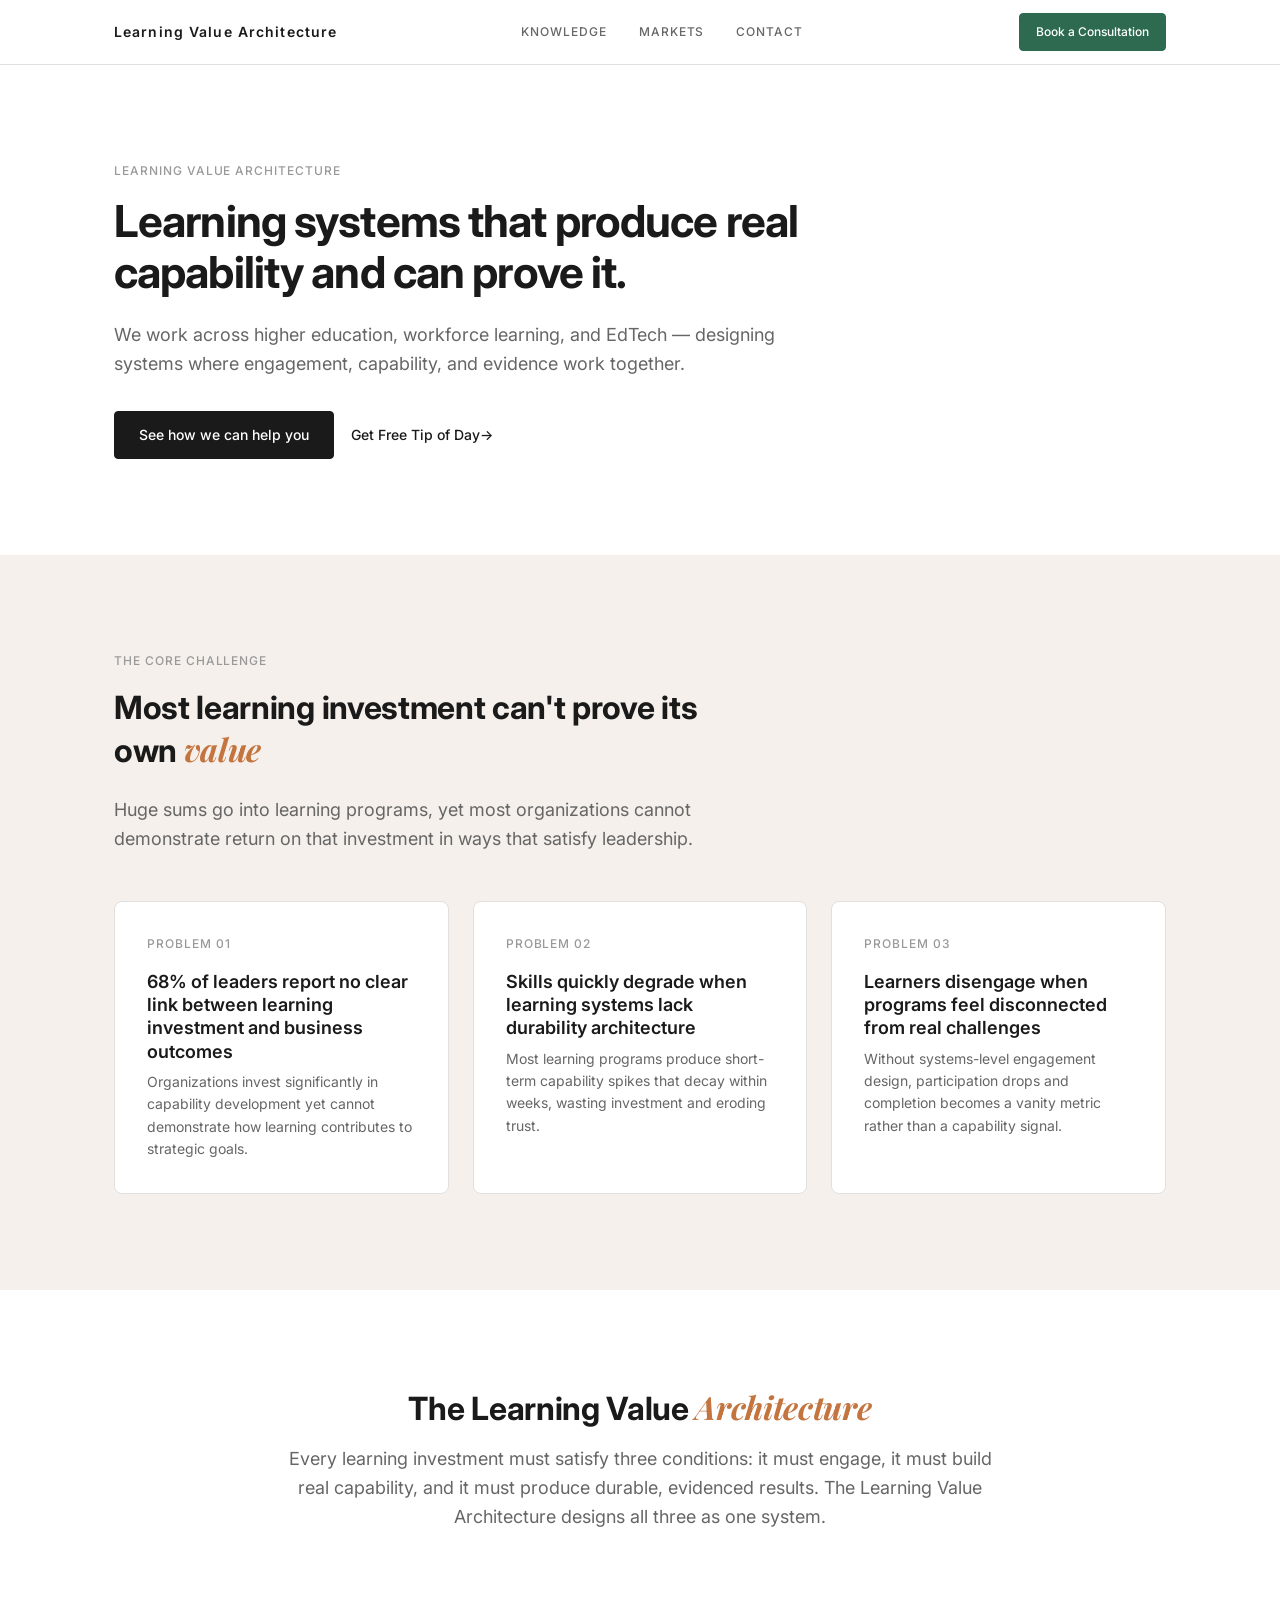
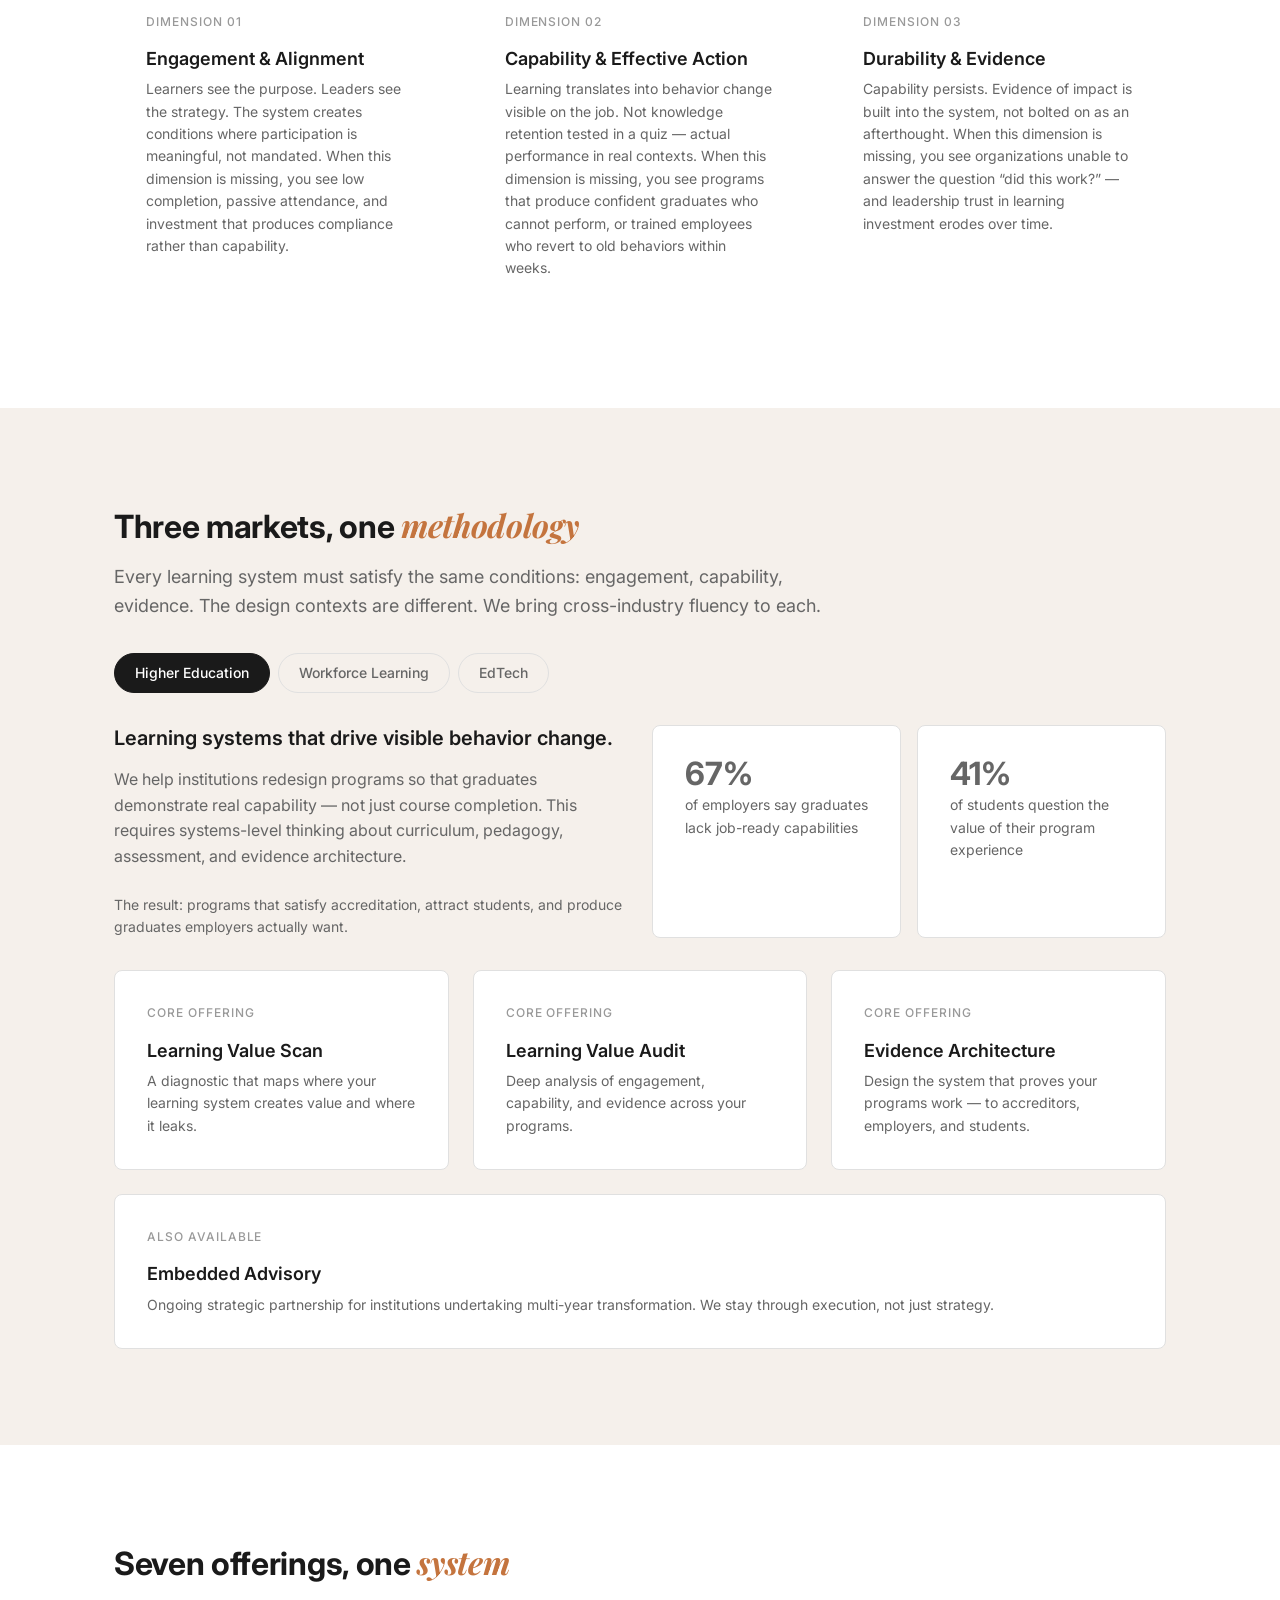
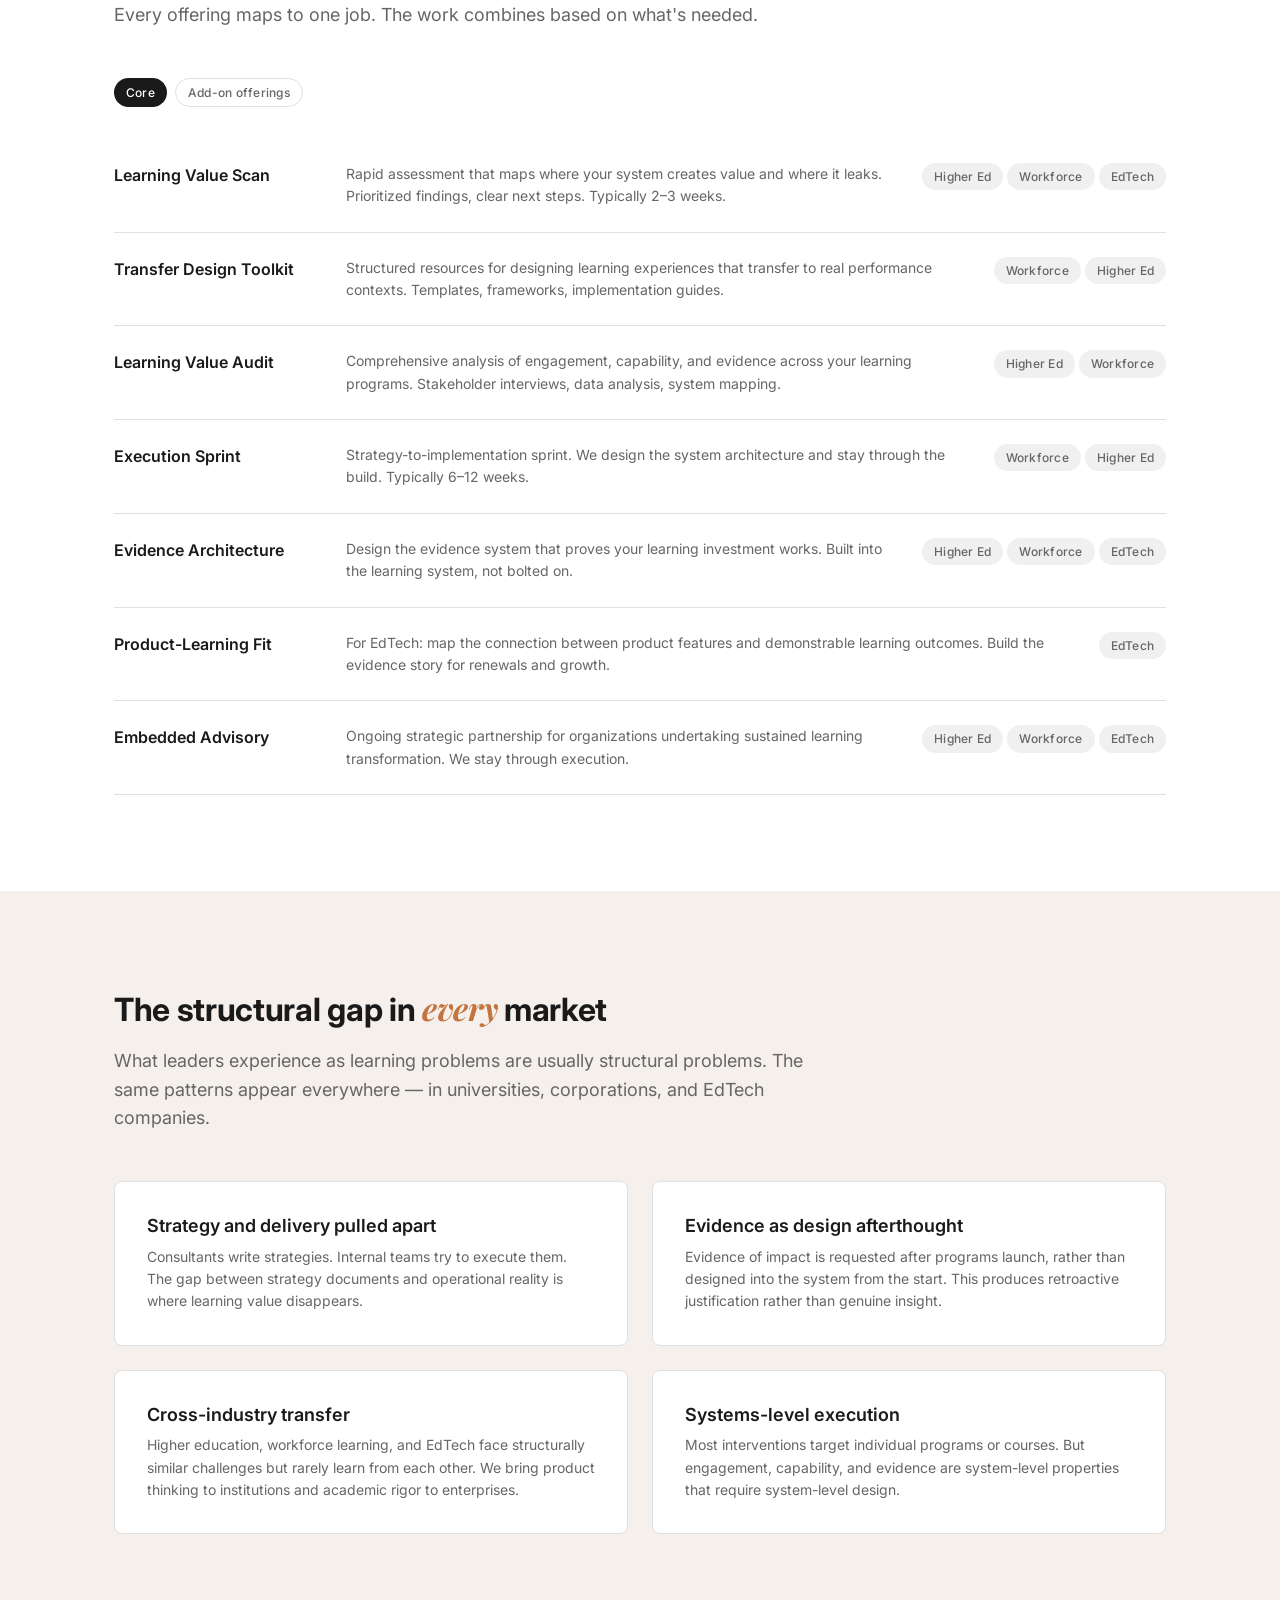
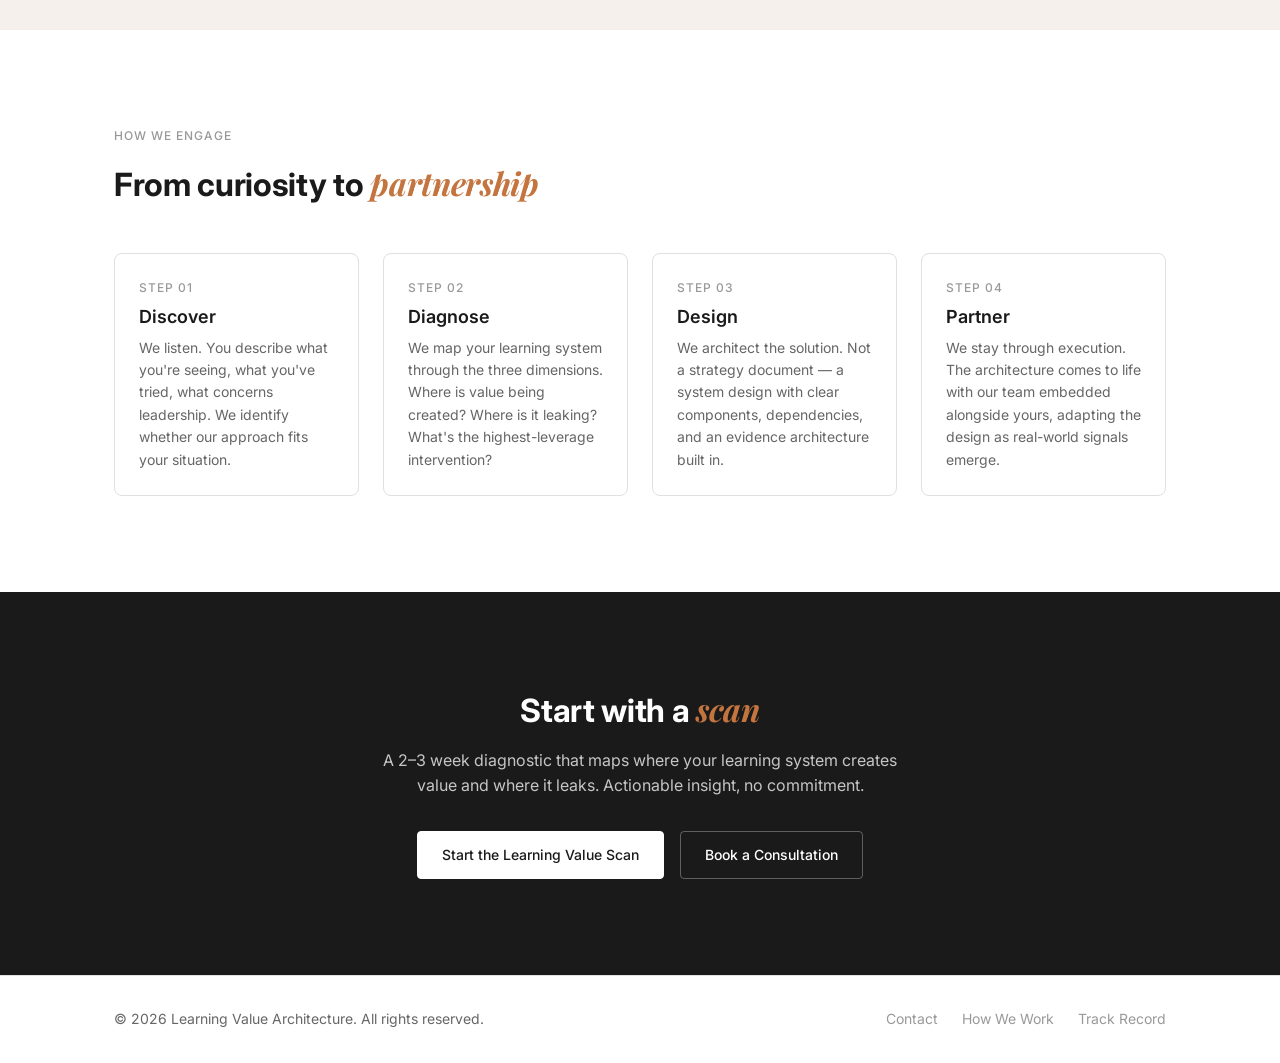
==== index.html @ 5692dc48 "Build Learning Value Architecture consultancy website Static HTML/CSS/JS site for GitHub Pages with " ====
<!DOCTYPE html>
<html lang="en">
<head>
  <meta charset="UTF-8">
  <meta name="viewport" content="width=device-width, initial-scale=1.0">
  <title>Learning Value Architecture | Learning systems that produce real capability</title>
  <meta name="description" content="We design learning systems across higher education, workforce learning, and EdTech - where engagement, capability, and evidence work together.">
  <meta property="og:title" content="Learning Value Architecture">
  <meta property="og:description" content="Learning systems that produce real capability - and can prove it.">
  <meta property="og:type" content="website">
  <link rel="preconnect" href="https://fonts.googleapis.com">
  <link rel="preconnect" href="https://fonts.gstatic.com" crossorigin>
  <link href="https://fonts.googleapis.com/css2?family=Inter:wght@400;500;600;700&family=Playfair+Display:ital@1&display=swap" rel="stylesheet">
  <link rel="stylesheet" href="css/variables.css">
  <link rel="stylesheet" href="css/reset.css">
  <link rel="stylesheet" href="css/base.css">
  <link rel="stylesheet" href="css/layout.css">
  <link rel="stylesheet" href="css/components.css">
  <link rel="stylesheet" href="css/utilities.css">
</head>
<body>

  <!-- Skip to content -->
  <a href="#main" class="sr-only">Skip to main content</a>

  <!-- NAVIGATION -->
  <header class="nav">
    <div class="container nav__inner">
      <a href="/" class="nav__logo">Learning Value Architecture</a>
      <nav class="nav__links" id="nav-links">
        <a href="how-we-work.html">KNOWLEDGE</a>
        <a href="track-record.html">MARKETS</a>
        <a href="contact.html">CONTACT</a>
      </nav>
      <a href="contact.html" class="btn btn--cta btn--sm nav__cta">Book a Consultation</a>
      <button class="nav__toggle" id="nav-toggle" aria-label="Toggle menu" aria-expanded="false">
        <span></span><span></span><span></span>
      </button>
    </div>
  </header>

  <main id="main">

    <!-- HERO -->
    <section class="section" id="hero">
      <div class="container">
        <p class="section-label">LEARNING VALUE ARCHITECTURE</p>
        <h1 class="mb-lg" style="max-width: 720px;">Learning systems that produce real capability and can prove it.</h1>
        <p class="section-intro mb-xl">We work across higher education, workforce learning, and EdTech &mdash; designing systems where engagement, capability, and evidence work together.</p>
        <div class="flex flex--gap-md flex--wrap">
          <a href="contact.html" class="btn btn--primary">See how we can help you</a>
          <a href="how-we-work.html" class="btn btn--ghost">Get Free Tip of Day</a>
        </div>
      </div>
    </section>

    <!-- PROBLEM SECTION -->
    <section class="section section--cream" id="problem">
      <div class="container">
        <p class="section-label">THE CORE CHALLENGE</p>
        <h2 class="mb-lg" style="max-width: 640px;">Most learning investment can't prove its own <em class="accent">value</em></h2>
        <p class="section-intro mb-2xl" style="max-width: 640px;">Huge sums go into learning programs, yet most organizations cannot demonstrate return on that investment in ways that satisfy leadership.</p>
        <div class="grid grid--3">
          <div class="card card--bordered">
            <p class="card__label">PROBLEM 01</p>
            <h4 class="card__title">68% of leaders report no clear link between learning investment and business outcomes</h4>
            <p class="card__text">Organizations invest significantly in capability development yet cannot demonstrate how learning contributes to strategic goals.</p>
          </div>
          <div class="card card--bordered">
            <p class="card__label">PROBLEM 02</p>
            <h4 class="card__title">Skills quickly degrade when learning systems lack durability architecture</h4>
            <p class="card__text">Most learning programs produce short-term capability spikes that decay within weeks, wasting investment and eroding trust.</p>
          </div>
          <div class="card card--bordered">
            <p class="card__label">PROBLEM 03</p>
            <h4 class="card__title">Learners disengage when programs feel disconnected from real challenges</h4>
            <p class="card__text">Without systems-level engagement design, participation drops and completion becomes a vanity metric rather than a capability signal.</p>
          </div>
        </div>
      </div>
    </section>

    <!-- LVA FRAMEWORK -->
    <section class="section" id="framework">
      <div class="container">
        <div class="text-center mb-2xl">
          <h2 class="mb-md">The Learning Value <em class="accent">Architecture</em></h2>
          <p class="section-intro" style="margin: 0 auto;">Every learning investment must satisfy three conditions: it must engage, it must build real capability, and it must produce durable, evidenced results. The Learning Value Architecture designs all three as one system.</p>
        </div>
        <div class="grid grid--3">
          <div class="card">
            <p class="card__label">DIMENSION 01</p>
            <h4 class="card__title">Engagement &amp; Alignment</h4>
            <p class="card__text">Learners see the purpose. Leaders see the strategy. The system creates conditions where participation is meaningful, not mandated. When this dimension is missing, you see low completion, passive attendance, and investment that produces compliance rather than capability.</p>
          </div>
          <div class="card">
            <p class="card__label">DIMENSION 02</p>
            <h4 class="card__title">Capability &amp; Effective Action</h4>
            <p class="card__text">Learning translates into behavior change visible on the job. Not knowledge retention tested in a quiz &mdash; actual performance in real contexts. When this dimension is missing, you see programs that produce confident graduates who cannot perform, or trained employees who revert to old behaviors within weeks.</p>
          </div>
          <div class="card">
            <p class="card__label">DIMENSION 03</p>
            <h4 class="card__title">Durability &amp; Evidence</h4>
            <p class="card__text">Capability persists. Evidence of impact is built into the system, not bolted on as an afterthought. When this dimension is missing, you see organizations unable to answer the question &ldquo;did this work?&rdquo; &mdash; and leadership trust in learning investment erodes over time.</p>
          </div>
        </div>
      </div>
    </section>

    <!-- THREE MARKETS -->
    <section class="section section--cream" id="markets">
      <div class="container">
        <h2 class="mb-md">Three markets, one <em class="accent">methodology</em></h2>
        <p class="section-intro mb-xl">Every learning system must satisfy the same conditions: engagement, capability, evidence. The design contexts are different. We bring cross-industry fluency to each.</p>
        <div class="tabs mb-xl">
          <button class="tab-pill is-active" data-tab="higher-ed">Higher Education</button>
          <button class="tab-pill" data-tab="workforce">Workforce Learning</button>
          <button class="tab-pill" data-tab="edtech">EdTech</button>
        </div>

        <!-- Higher Education Panel -->
        <div class="tab-panel is-active" id="tab-higher-ed">
          <div class="grid grid--2">
            <div>
              <h3 class="mb-md">Learning systems that drive visible behavior change.</h3>
              <p class="mb-lg">We help institutions redesign programs so that graduates demonstrate real capability &mdash; not just course completion. This requires systems-level thinking about curriculum, pedagogy, assessment, and evidence architecture.</p>
              <p class="card__text">The result: programs that satisfy accreditation, attract students, and produce graduates employers actually want.</p>
            </div>
            <div class="grid grid--2" style="gap: var(--sp-md);">
              <div class="card card--bordered">
                <p class="stat__value">67%</p>
                <p class="stat__label">of employers say graduates lack job-ready capabilities</p>
              </div>
              <div class="card card--bordered">
                <p class="stat__value">41%</p>
                <p class="stat__label">of students question the value of their program experience</p>
              </div>
            </div>
          </div>
          <div class="grid grid--3 mt-xl">
            <div class="card card--bordered">
              <p class="card__label">CORE OFFERING</p>
              <h4 class="card__title">Learning Value Scan</h4>
              <p class="card__text">A diagnostic that maps where your learning system creates value and where it leaks.</p>
            </div>
            <div class="card card--bordered">
              <p class="card__label">CORE OFFERING</p>
              <h4 class="card__title">Learning Value Audit</h4>
              <p class="card__text">Deep analysis of engagement, capability, and evidence across your programs.</p>
            </div>
            <div class="card card--bordered">
              <p class="card__label">CORE OFFERING</p>
              <h4 class="card__title">Evidence Architecture</h4>
              <p class="card__text">Design the system that proves your programs work &mdash; to accreditors, employers, and students.</p>
            </div>
          </div>
          <div class="mt-lg">
            <div class="card card--bordered">
              <p class="card__label">ALSO AVAILABLE</p>
              <h4 class="card__title">Embedded Advisory</h4>
              <p class="card__text">Ongoing strategic partnership for institutions undertaking multi-year transformation. We stay through execution, not just strategy.</p>
            </div>
          </div>
        </div>

        <!-- Workforce Learning Panel -->
        <div class="tab-panel" id="tab-workforce">
          <div class="grid grid--2">
            <div>
              <h3 class="mb-md">Learning systems that change how people perform &mdash; and prove it.</h3>
              <p class="mb-lg">We design workforce learning systems where behavior change is visible to business leaders, not just L&amp;D. The evidence is built into the system, so the conversation shifts from "did people complete the training?" to "did performance change?"</p>
              <p class="card__text">The result: learning investment that leadership trusts because results are demonstrable.</p>
            </div>
            <div class="grid grid--2" style="gap: var(--sp-md);">
              <div class="card card--bordered">
                <p class="stat__value">75%</p>
                <p class="stat__label">of CLOs cannot demonstrate learning ROI to their board</p>
              </div>
              <div class="card card--bordered">
                <p class="stat__value">82%</p>
                <p class="stat__label">of behavior change from training programs fades within 90 days</p>
              </div>
            </div>
          </div>
          <div class="grid grid--3 mt-xl">
            <div class="card card--bordered">
              <p class="card__label">CORE OFFERING</p>
              <h4 class="card__title">Learning Value Scan</h4>
              <p class="card__text">Rapid diagnostic of your learning system's value creation and leakage points.</p>
            </div>
            <div class="card card--bordered">
              <p class="card__label">CORE OFFERING</p>
              <h4 class="card__title">Learning Value Audit</h4>
              <p class="card__text">Comprehensive analysis of how your learning programs drive &mdash; or fail to drive &mdash; business performance.</p>
            </div>
            <div class="card card--bordered">
              <p class="card__label">CORE OFFERING</p>
              <h4 class="card__title">Execution Sprint</h4>
              <p class="card__text">Strategy-to-implementation in weeks, not months. We design and build the system with you.</p>
            </div>
          </div>
        </div>

        <!-- EdTech Panel -->
        <div class="tab-panel" id="tab-edtech">
          <div class="grid grid--2">
            <div>
              <h3 class="mb-md">Prove your product works. Turn evidence into growth.</h3>
              <p class="mb-lg">We help EdTech companies build product-learning fit: the evidence that your product produces real learning outcomes. This turns customer success stories into renewal conversations and expansion revenue.</p>
              <p class="card__text">The result: stronger renewals, credible impact claims, and a product story grounded in evidence rather than anecdote.</p>
            </div>
            <div class="grid grid--2" style="gap: var(--sp-md);">
              <div class="card card--bordered">
                <p class="stat__value">3x</p>
                <p class="stat__label">renewal rate when EdTech products can demonstrate learning outcomes</p>
              </div>
              <div class="card card--bordered">
                <p class="stat__value">58%</p>
                <p class="stat__label">of EdTech buyers cite lack of evidence as the top barrier to purchase</p>
              </div>
            </div>
          </div>
          <div class="grid grid--3 mt-xl">
            <div class="card card--bordered">
              <p class="card__label">CORE OFFERING</p>
              <h4 class="card__title">Product-Learning Fit Sprint</h4>
              <p class="card__text">Map the connection between your product features and demonstrable learning outcomes.</p>
            </div>
            <div class="card card--bordered">
              <p class="card__label">CORE OFFERING</p>
              <h4 class="card__title">Evidence Architecture</h4>
              <p class="card__text">Build the system that captures and communicates your product's impact on learning.</p>
            </div>
            <div class="card card--bordered">
              <p class="card__label">CORE OFFERING</p>
              <h4 class="card__title">Embedded Advisory</h4>
              <p class="card__text">Ongoing product strategy partnership focused on learning value and market positioning.</p>
            </div>
          </div>
        </div>
      </div>
    </section>

    <!-- SEVEN OFFERINGS -->
    <section class="section" id="offerings">
      <div class="container">
        <h2 class="mb-md">Seven offerings, one <em class="accent">system</em></h2>
        <p class="section-intro mb-2xl">Every offering maps to one job. The work combines based on what's needed.</p>
        <div class="mb-md">
          <div class="tabs mb-xl">
            <span class="tag tag--dark">Core</span>
            <span class="tag tag--outline">Add-on offerings</span>
          </div>
        </div>
        <div>
          <div class="offering">
            <div class="offering__name">Learning Value Scan</div>
            <div class="offering__desc">Rapid assessment that maps where your system creates value and where it leaks. Prioritized findings, clear next steps. Typically 2&ndash;3 weeks.</div>
            <div class="offering__tags">
              <span class="tag">Higher Ed</span>
              <span class="tag">Workforce</span>
              <span class="tag">EdTech</span>
            </div>
          </div>
          <div class="offering">
            <div class="offering__name">Transfer Design Toolkit</div>
            <div class="offering__desc">Structured resources for designing learning experiences that transfer to real performance contexts. Templates, frameworks, implementation guides.</div>
            <div class="offering__tags">
              <span class="tag">Workforce</span>
              <span class="tag">Higher Ed</span>
            </div>
          </div>
          <div class="offering">
            <div class="offering__name">Learning Value Audit</div>
            <div class="offering__desc">Comprehensive analysis of engagement, capability, and evidence across your learning programs. Stakeholder interviews, data analysis, system mapping.</div>
            <div class="offering__tags">
              <span class="tag">Higher Ed</span>
              <span class="tag">Workforce</span>
            </div>
          </div>
          <div class="offering">
            <div class="offering__name">Execution Sprint</div>
            <div class="offering__desc">Strategy-to-implementation sprint. We design the system architecture and stay through the build. Typically 6&ndash;12 weeks.</div>
            <div class="offering__tags">
              <span class="tag">Workforce</span>
              <span class="tag">Higher Ed</span>
            </div>
          </div>
          <div class="offering">
            <div class="offering__name">Evidence Architecture</div>
            <div class="offering__desc">Design the evidence system that proves your learning investment works. Built into the learning system, not bolted on.</div>
            <div class="offering__tags">
              <span class="tag">Higher Ed</span>
              <span class="tag">Workforce</span>
              <span class="tag">EdTech</span>
            </div>
          </div>
          <div class="offering">
            <div class="offering__name">Product-Learning Fit</div>
            <div class="offering__desc">For EdTech: map the connection between product features and demonstrable learning outcomes. Build the evidence story for renewals and growth.</div>
            <div class="offering__tags">
              <span class="tag">EdTech</span>
            </div>
          </div>
          <div class="offering">
            <div class="offering__name">Embedded Advisory</div>
            <div class="offering__desc">Ongoing strategic partnership for organizations undertaking sustained learning transformation. We stay through execution.</div>
            <div class="offering__tags">
              <span class="tag">Higher Ed</span>
              <span class="tag">Workforce</span>
              <span class="tag">EdTech</span>
            </div>
          </div>
        </div>
      </div>
    </section>

    <!-- STRUCTURAL GAP -->
    <section class="section section--cream" id="structural-gap">
      <div class="container">
        <h2 class="mb-md">The structural gap in <em class="accent">every</em> market</h2>
        <p class="section-intro mb-2xl">What leaders experience as learning problems are usually structural problems. The same patterns appear everywhere &mdash; in universities, corporations, and EdTech companies.</p>
        <div class="grid grid--2">
          <div class="card card--bordered">
            <h4 class="card__title">Strategy and delivery pulled apart</h4>
            <p class="card__text">Consultants write strategies. Internal teams try to execute them. The gap between strategy documents and operational reality is where learning value disappears.</p>
          </div>
          <div class="card card--bordered">
            <h4 class="card__title">Evidence as design afterthought</h4>
            <p class="card__text">Evidence of impact is requested after programs launch, rather than designed into the system from the start. This produces retroactive justification rather than genuine insight.</p>
          </div>
          <div class="card card--bordered">
            <h4 class="card__title">Cross-industry transfer</h4>
            <p class="card__text">Higher education, workforce learning, and EdTech face structurally similar challenges but rarely learn from each other. We bring product thinking to institutions and academic rigor to enterprises.</p>
          </div>
          <div class="card card--bordered">
            <h4 class="card__title">Systems-level execution</h4>
            <p class="card__text">Most interventions target individual programs or courses. But engagement, capability, and evidence are system-level properties that require system-level design.</p>
          </div>
        </div>
      </div>
    </section>

    <!-- PARTNERSHIP PROCESS -->
    <section class="section" id="process">
      <div class="container">
        <p class="section-label">HOW WE ENGAGE</p>
        <h2 class="mb-2xl">From curiosity to <em class="accent">partnership</em></h2>
        <div class="steps">
          <div class="step card card--bordered">
            <p class="step__number">Step 01</p>
            <h4 class="step__title">Discover</h4>
            <p class="step__text">We listen. You describe what you're seeing, what you've tried, what concerns leadership. We identify whether our approach fits your situation.</p>
          </div>
          <div class="step card card--bordered">
            <p class="step__number">Step 02</p>
            <h4 class="step__title">Diagnose</h4>
            <p class="step__text">We map your learning system through the three dimensions. Where is value being created? Where is it leaking? What's the highest-leverage intervention?</p>
          </div>
          <div class="step card card--bordered">
            <p class="step__number">Step 03</p>
            <h4 class="step__title">Design</h4>
            <p class="step__text">We architect the solution. Not a strategy document &mdash; a system design with clear components, dependencies, and an evidence architecture built in.</p>
          </div>
          <div class="step card card--bordered">
            <p class="step__number">Step 04</p>
            <h4 class="step__title">Partner</h4>
            <p class="step__text">We stay through execution. The architecture comes to life with our team embedded alongside yours, adapting the design as real-world signals emerge.</p>
          </div>
        </div>
      </div>
    </section>

    <!-- CTA FOOTER -->
    <section class="section section--dark" id="cta">
      <div class="container text-center">
        <h2 class="mb-md">Start with a <em class="accent">scan</em></h2>
        <p style="max-width: 540px; margin: 0 auto var(--sp-xl);">A 2&ndash;3 week diagnostic that maps where your learning system creates value and where it leaks. Actionable insight, no commitment.</p>
        <div class="flex flex--gap-md" style="justify-content: center;">
          <a href="contact.html" class="btn btn--white">Start the Learning Value Scan</a>
          <a href="contact.html" class="btn btn--outline-white">Book a Consultation</a>
        </div>
      </div>
    </section>

  </main>

  <!-- FOOTER -->
  <footer class="footer">
    <div class="container footer__inner">
      <p>&copy; 2026 Learning Value Architecture. All rights reserved.</p>
      <div class="flex flex--gap-lg">
        <a href="contact.html">Contact</a>
        <a href="how-we-work.html">How We Work</a>
        <a href="track-record.html">Track Record</a>
      </div>
    </div>
  </footer>

  <script src="js/main.js" defer></script>
</body>
</html>
---- css/variables.css ----
:root {
  /* Colors */
  --color-white: #FFFFFF;
  --color-cream: #F5F0EB;
  --color-dark: #1A1A1A;
  --color-accent: #C4743E;
  --color-cta: #2D6A4F;
  --color-cta-hover: #245840;
  --color-border: #E0E0E0;
  --color-tag-bg: #F0F0F0;
  --color-text-secondary: #666666;
  --color-text-muted: #999999;

  /* Typography */
  --font-sans: 'Inter', -apple-system, BlinkMacSystemFont, 'Segoe UI', sans-serif;
  --font-serif: 'Playfair Display', 'Georgia', serif;
  --fs-xs: 0.75rem;
  --fs-sm: 0.875rem;
  --fs-base: 1rem;
  --fs-lg: 1.125rem;
  --fs-xl: 1.25rem;
  --fs-2xl: 1.5rem;
  --fs-3xl: 2rem;
  --fs-4xl: 2.75rem;
  --fs-5xl: 3.25rem;
  --lh-tight: 1.15;
  --lh-snug: 1.3;
  --lh-normal: 1.6;
  --ls-nav: 0.08em;

  /* Spacing */
  --sp-xs: 0.25rem;
  --sp-sm: 0.5rem;
  --sp-md: 1rem;
  --sp-lg: 1.5rem;
  --sp-xl: 2rem;
  --sp-2xl: 3rem;
  --sp-3xl: 4rem;
  --sp-4xl: 6rem;

  /* Layout */
  --max-width: 1100px;
  --max-width-narrow: 720px;

  /* Borders */
  --radius-sm: 4px;
  --radius-md: 8px;
  --radius-pill: 100px;

  /* Transitions */
  --transition: 200ms ease;
}
---- css/base.css ----
body {
  font-family: var(--font-sans);
  font-size: var(--fs-base);
  line-height: var(--lh-normal);
  color: var(--color-dark);
  background-color: var(--color-white);
}

h1 {
  font-size: var(--fs-4xl);
  font-weight: 700;
  line-height: var(--lh-tight);
  letter-spacing: -0.02em;
}

h2 {
  font-size: var(--fs-3xl);
  font-weight: 700;
  line-height: var(--lh-snug);
  letter-spacing: -0.01em;
}

h3 {
  font-size: var(--fs-xl);
  font-weight: 600;
  line-height: var(--lh-snug);
}

h4 {
  font-size: var(--fs-lg);
  font-weight: 600;
  line-height: var(--lh-snug);
}

p {
  color: var(--color-text-secondary);
  line-height: var(--lh-normal);
}

strong {
  font-weight: 600;
}

@media (max-width: 899px) {
  h1 { font-size: var(--fs-3xl); }
  h2 { font-size: var(--fs-2xl); }
}

@media (max-width: 599px) {
  h1 { font-size: var(--fs-2xl); }
  h2 { font-size: var(--fs-xl); }
  h3 { font-size: var(--fs-lg); }
}
---- css/layout.css ----
.container {
  max-width: var(--max-width);
  margin: 0 auto;
  padding: 0 var(--sp-lg);
}

.container--narrow {
  max-width: var(--max-width-narrow);
}

.section {
  padding: var(--sp-4xl) 0;
}

.section--cream {
  background-color: var(--color-cream);
}

.section--dark {
  background-color: var(--color-dark);
  color: var(--color-white);
}

.section--dark p {
  color: rgba(255, 255, 255, 0.75);
}

/* Grid layouts */
.grid {
  display: grid;
  gap: var(--sp-lg);
}

.grid--2 {
  grid-template-columns: repeat(2, 1fr);
}

.grid--3 {
  grid-template-columns: repeat(3, 1fr);
}

.grid--4 {
  grid-template-columns: repeat(4, 1fr);
}

/* Flex helpers */
.flex {
  display: flex;
}

.flex--center {
  align-items: center;
}

.flex--between {
  justify-content: space-between;
}

.flex--wrap {
  flex-wrap: wrap;
}

.flex--gap-sm {
  gap: var(--sp-sm);
}

.flex--gap-md {
  gap: var(--sp-md);
}

.flex--gap-lg {
  gap: var(--sp-lg);
}

/* Responsive grid collapse */
@media (max-width: 899px) {
  .grid--3 {
    grid-template-columns: repeat(2, 1fr);
  }
  .grid--4 {
    grid-template-columns: repeat(2, 1fr);
  }
}

@media (max-width: 599px) {
  .grid--2,
  .grid--3,
  .grid--4 {
    grid-template-columns: 1fr;
  }
  .section {
    padding: var(--sp-3xl) 0;
  }
}
---- css/components.css ----
/* ==========================================
   ACCENT PATTERN
   ========================================== */
.accent {
  font-family: var(--font-serif);
  font-style: italic;
  color: var(--color-accent);
}

/* ==========================================
   NAVIGATION
   ========================================== */
.nav {
  position: sticky;
  top: 0;
  z-index: 100;
  background: var(--color-white);
  border-bottom: 1px solid var(--color-border);
}

.nav__inner {
  display: flex;
  align-items: center;
  justify-content: space-between;
  height: 64px;
}

.nav__logo {
  font-weight: 600;
  font-size: var(--fs-sm);
  letter-spacing: var(--ls-nav);
  white-space: nowrap;
}

.nav__links {
  display: flex;
  align-items: center;
  gap: var(--sp-xl);
}

.nav__links a {
  font-size: var(--fs-xs);
  font-weight: 500;
  letter-spacing: var(--ls-nav);
  text-transform: uppercase;
  color: var(--color-text-secondary);
  transition: color var(--transition);
}

.nav__links a:hover {
  color: var(--color-dark);
}

.nav__cta {
  margin-left: var(--sp-xl);
}

.nav__toggle {
  display: none;
  flex-direction: column;
  justify-content: center;
  gap: 5px;
  background: none;
  border: none;
  cursor: pointer;
  padding: var(--sp-sm);
}

.nav__toggle span {
  display: block;
  width: 20px;
  height: 2px;
  background: var(--color-dark);
  transition: var(--transition);
}

@media (max-width: 899px) {
  .nav__links {
    display: none;
    position: absolute;
    top: 64px;
    left: 0;
    right: 0;
    flex-direction: column;
    background: var(--color-white);
    border-bottom: 1px solid var(--color-border);
    padding: var(--sp-lg);
    gap: var(--sp-lg);
  }

  .nav__links.is-open {
    display: flex;
  }

  .nav__cta {
    margin-left: 0;
  }

  .nav__toggle {
    display: flex;
  }
}

/* ==========================================
   BUTTONS
   ========================================== */
.btn {
  display: inline-flex;
  align-items: center;
  justify-content: center;
  padding: 0.75rem 1.5rem;
  font-size: var(--fs-sm);
  font-weight: 500;
  border-radius: var(--radius-sm);
  border: 1px solid transparent;
  cursor: pointer;
  transition: all var(--transition);
  white-space: nowrap;
}

.btn--primary {
  background: var(--color-dark);
  color: var(--color-white);
  border-color: var(--color-dark);
}

.btn--primary:hover {
  background: #333;
  border-color: #333;
}

.btn--cta {
  background: var(--color-cta);
  color: var(--color-white);
  border-color: var(--color-cta);
}

.btn--cta:hover {
  background: var(--color-cta-hover);
  border-color: var(--color-cta-hover);
}

.btn--outline {
  background: transparent;
  color: var(--color-dark);
  border-color: var(--color-border);
}

.btn--outline:hover {
  border-color: var(--color-dark);
}

.btn--ghost {
  background: transparent;
  color: var(--color-dark);
  border-color: transparent;
  padding-left: 0;
  padding-right: 0;
}

.btn--ghost:hover {
  color: var(--color-accent);
}

.btn--ghost::after {
  content: ' \2192';
}

.btn--sm {
  padding: 0.5rem 1rem;
  font-size: var(--fs-xs);
}

.btn--white {
  background: var(--color-white);
  color: var(--color-dark);
  border-color: var(--color-white);
}

.btn--white:hover {
  background: var(--color-cream);
  border-color: var(--color-cream);
}

.btn--outline-white {
  background: transparent;
  color: var(--color-white);
  border-color: rgba(255, 255, 255, 0.3);
}

.btn--outline-white:hover {
  border-color: var(--color-white);
}

/* ==========================================
   CARDS
   ========================================== */
.card {
  padding: var(--sp-xl);
  border-radius: var(--radius-md);
}

.card--bordered {
  border: 1px solid var(--color-border);
  background: var(--color-white);
}

.card--cream {
  background: var(--color-cream);
}

.card__label {
  font-size: var(--fs-xs);
  font-weight: 500;
  letter-spacing: var(--ls-nav);
  text-transform: uppercase;
  color: var(--color-text-muted);
  margin-bottom: var(--sp-md);
}

.card__title {
  font-size: var(--fs-lg);
  font-weight: 600;
  margin-bottom: var(--sp-sm);
}

.card__text {
  font-size: var(--fs-sm);
  color: var(--color-text-secondary);
  line-height: var(--lh-normal);
}

/* ==========================================
   TAGS
   ========================================== */
.tag {
  display: inline-flex;
  align-items: center;
  padding: 0.25rem 0.75rem;
  font-size: var(--fs-xs);
  font-weight: 500;
  background: var(--color-tag-bg);
  border-radius: var(--radius-pill);
  color: var(--color-text-secondary);
  letter-spacing: 0.02em;
}

.tag--dark {
  background: var(--color-dark);
  color: var(--color-white);
}

.tag--outline {
  background: transparent;
  border: 1px solid var(--color-border);
}

/* ==========================================
   TABS
   ========================================== */
.tabs {
  display: flex;
  gap: var(--sp-sm);
  flex-wrap: wrap;
}

.tab-pill {
  padding: 0.5rem 1.25rem;
  font-size: var(--fs-sm);
  font-weight: 500;
  border-radius: var(--radius-pill);
  border: 1px solid var(--color-border);
  background: transparent;
  color: var(--color-text-secondary);
  cursor: pointer;
  transition: all var(--transition);
}

.tab-pill:hover {
  border-color: var(--color-dark);
  color: var(--color-dark);
}

.tab-pill.is-active {
  background: var(--color-dark);
  color: var(--color-white);
  border-color: var(--color-dark);
}

.tab-panel {
  display: none;
}

.tab-panel.is-active {
  display: block;
}

/* ==========================================
   STATS
   ========================================== */
.stat {
  text-align: left;
}

.stat__value {
  font-size: var(--fs-3xl);
  font-weight: 700;
  line-height: 1;
  margin-bottom: var(--sp-xs);
}

.stat__label {
  font-size: var(--fs-sm);
  color: var(--color-text-secondary);
}

/* ==========================================
   PROCESS STEPS
   ========================================== */
.steps {
  display: grid;
  grid-template-columns: repeat(4, 1fr);
  gap: var(--sp-lg);
}

.step {
  padding: var(--sp-lg);
}

.step__number {
  font-size: var(--fs-xs);
  font-weight: 500;
  color: var(--color-text-muted);
  text-transform: uppercase;
  letter-spacing: var(--ls-nav);
  margin-bottom: var(--sp-sm);
}

.step__title {
  font-size: var(--fs-lg);
  font-weight: 600;
  margin-bottom: var(--sp-sm);
}

.step__text {
  font-size: var(--fs-sm);
  color: var(--color-text-secondary);
}

@media (max-width: 899px) {
  .steps {
    grid-template-columns: repeat(2, 1fr);
  }
}

@media (max-width: 599px) {
  .steps {
    grid-template-columns: 1fr;
  }
}

/* ==========================================
   SECTION HEADERS
   ========================================== */
.section-label {
  font-size: var(--fs-xs);
  font-weight: 500;
  letter-spacing: var(--ls-nav);
  text-transform: uppercase;
  color: var(--color-text-muted);
  margin-bottom: var(--sp-md);
}

.section-label--light {
  color: rgba(255, 255, 255, 0.5);
}

.section-intro {
  max-width: var(--max-width-narrow);
  font-size: var(--fs-lg);
  color: var(--color-text-secondary);
}

/* ==========================================
   OFFERINGS LIST
   ========================================== */
.offering {
  display: grid;
  grid-template-columns: 200px 1fr auto;
  align-items: start;
  gap: var(--sp-xl);
  padding: var(--sp-lg) 0;
  border-bottom: 1px solid var(--color-border);
}

.offering__name {
  font-weight: 600;
  font-size: var(--fs-base);
}

.offering__desc {
  font-size: var(--fs-sm);
  color: var(--color-text-secondary);
}

.offering__tags {
  display: flex;
  gap: var(--sp-xs);
  flex-wrap: wrap;
}

@media (max-width: 899px) {
  .offering {
    grid-template-columns: 1fr;
    gap: var(--sp-sm);
  }
}

/* ==========================================
   FOOTER
   ========================================== */
.footer {
  padding: var(--sp-xl) 0;
  border-top: 1px solid var(--color-border);
}

.footer__inner {
  display: flex;
  justify-content: space-between;
  align-items: center;
  font-size: var(--fs-sm);
  color: var(--color-text-muted);
}

@media (max-width: 599px) {
  .footer__inner {
    flex-direction: column;
    gap: var(--sp-md);
    text-align: center;
  }
}
---- css/utilities.css ----
.text-center { text-align: center; }
.text-left { text-align: left; }

.mt-xs { margin-top: var(--sp-xs); }
.mt-sm { margin-top: var(--sp-sm); }
.mt-md { margin-top: var(--sp-md); }
.mt-lg { margin-top: var(--sp-lg); }
.mt-xl { margin-top: var(--sp-xl); }
.mt-2xl { margin-top: var(--sp-2xl); }
.mt-3xl { margin-top: var(--sp-3xl); }

.mb-xs { margin-bottom: var(--sp-xs); }
.mb-sm { margin-bottom: var(--sp-sm); }
.mb-md { margin-bottom: var(--sp-md); }
.mb-lg { margin-bottom: var(--sp-lg); }
.mb-xl { margin-bottom: var(--sp-xl); }
.mb-2xl { margin-bottom: var(--sp-2xl); }

.sr-only {
  position: absolute;
  width: 1px;
  height: 1px;
  padding: 0;
  margin: -1px;
  overflow: hidden;
  clip: rect(0, 0, 0, 0);
  white-space: nowrap;
  border: 0;
}
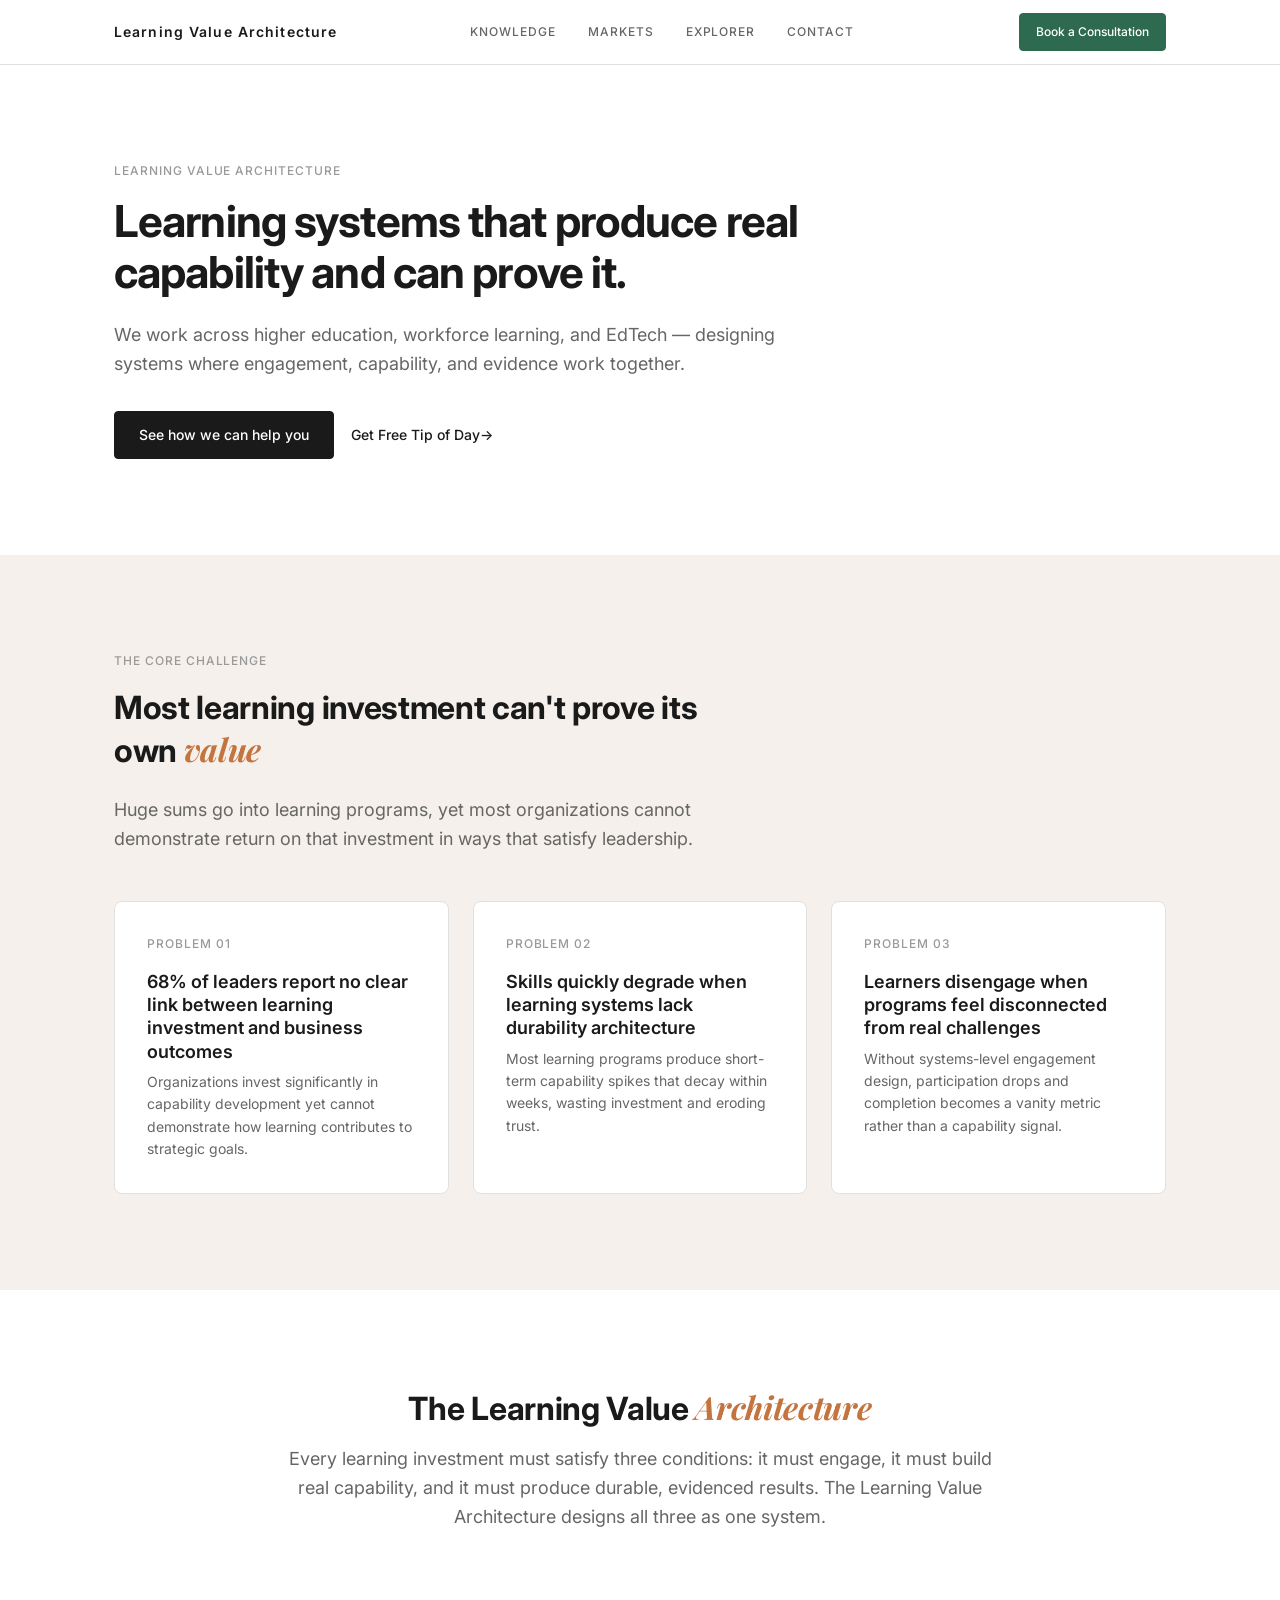
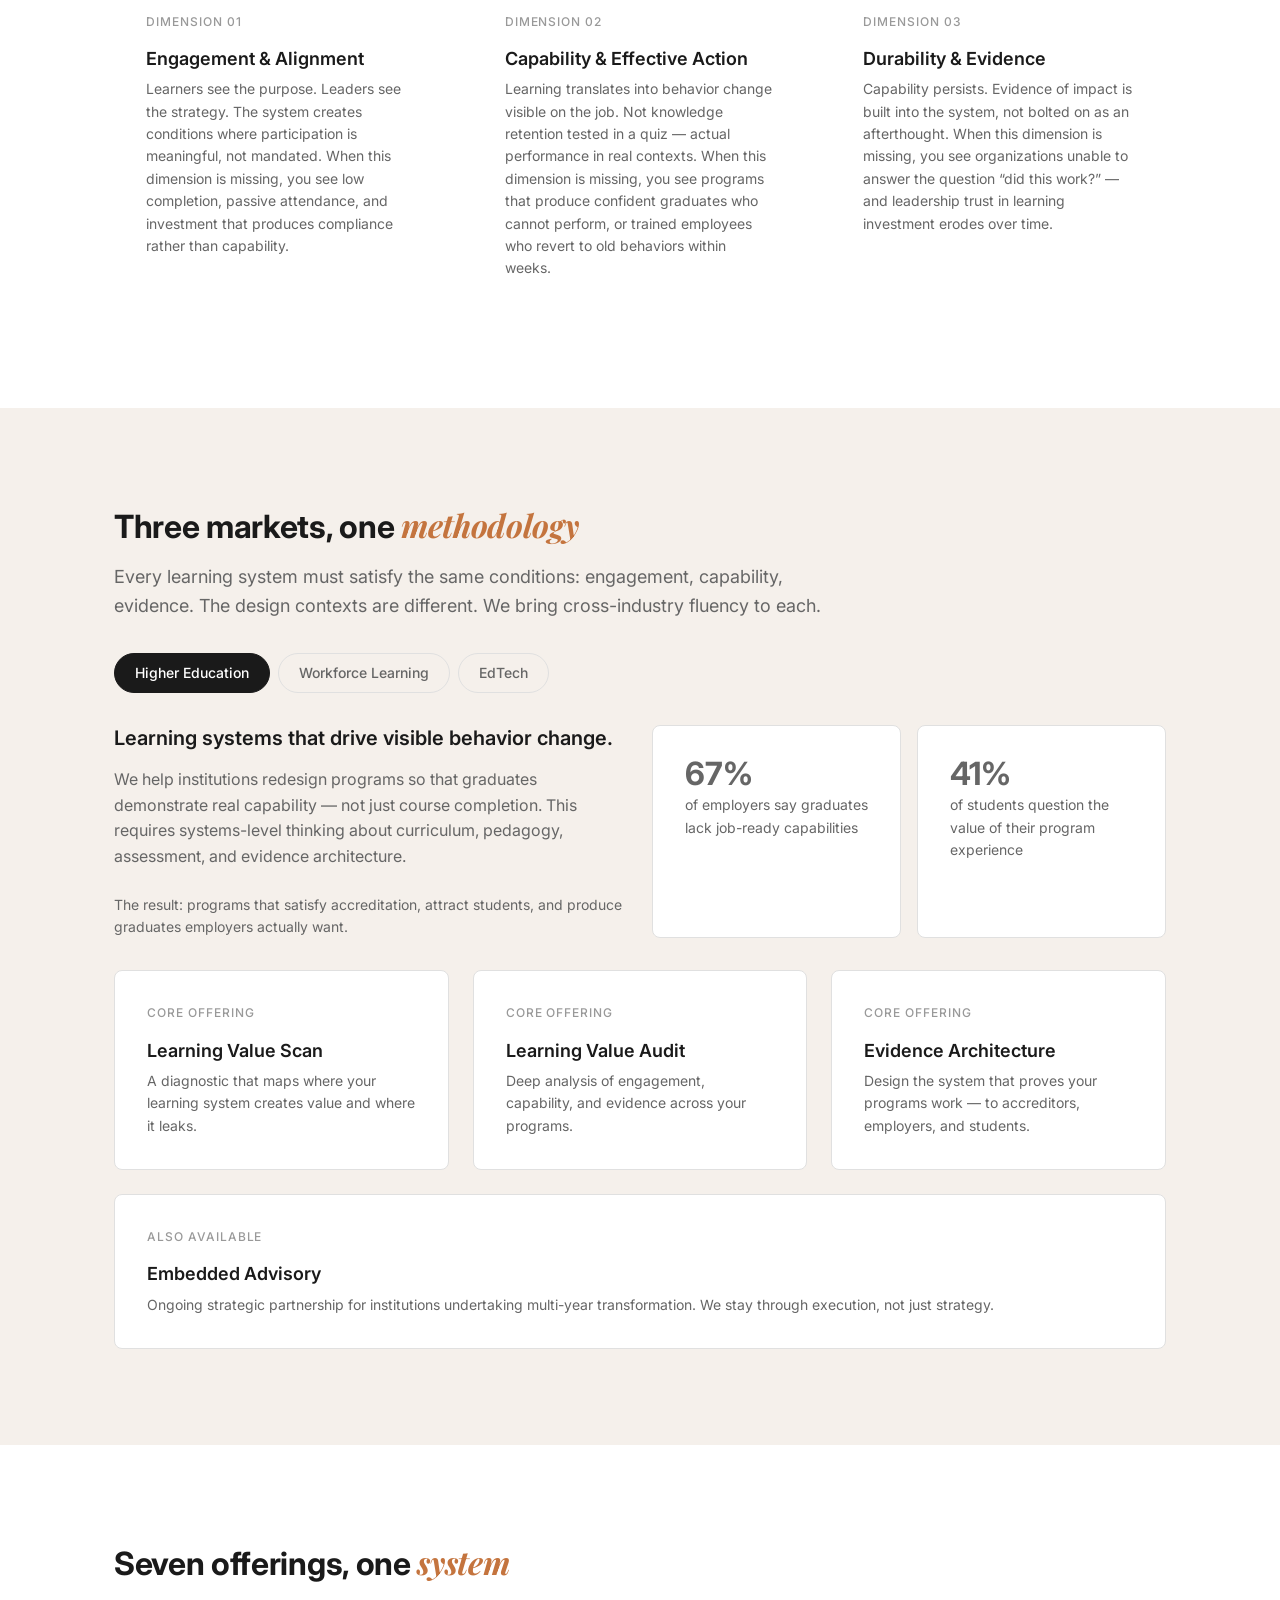
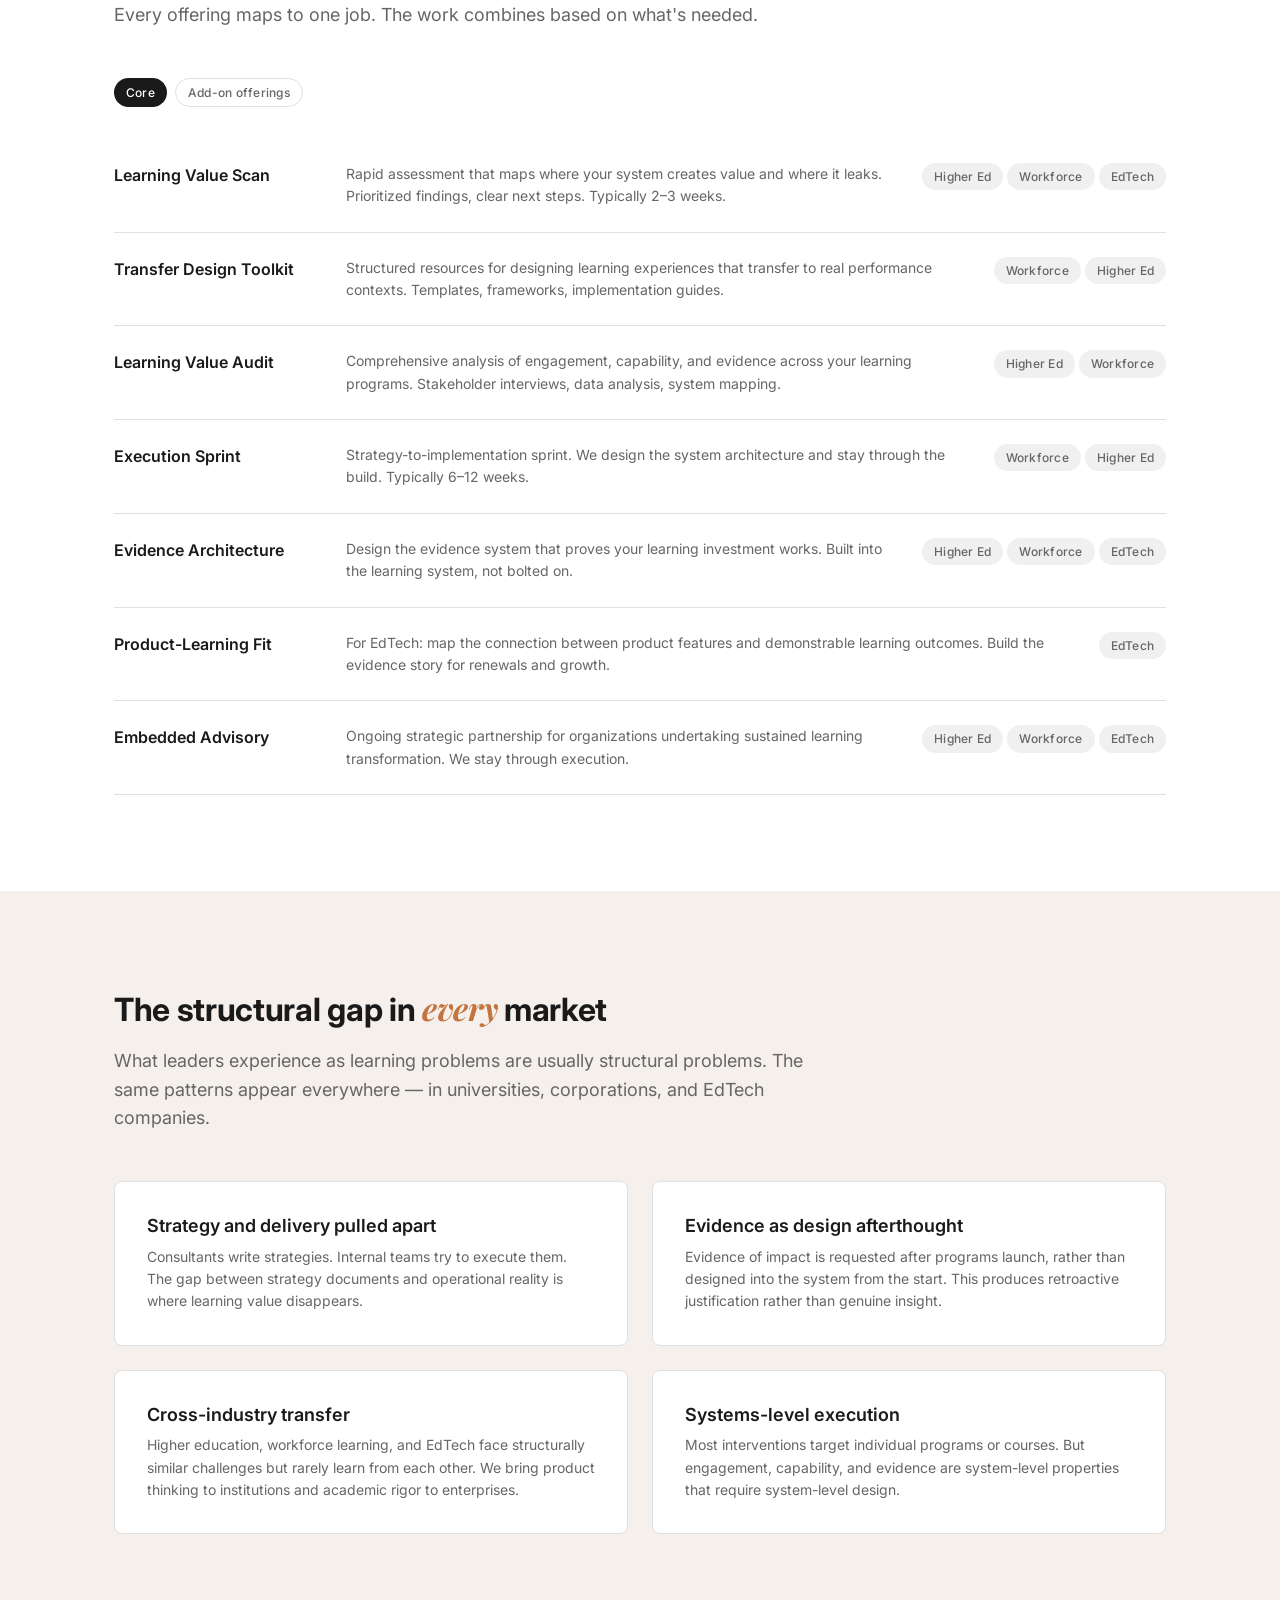
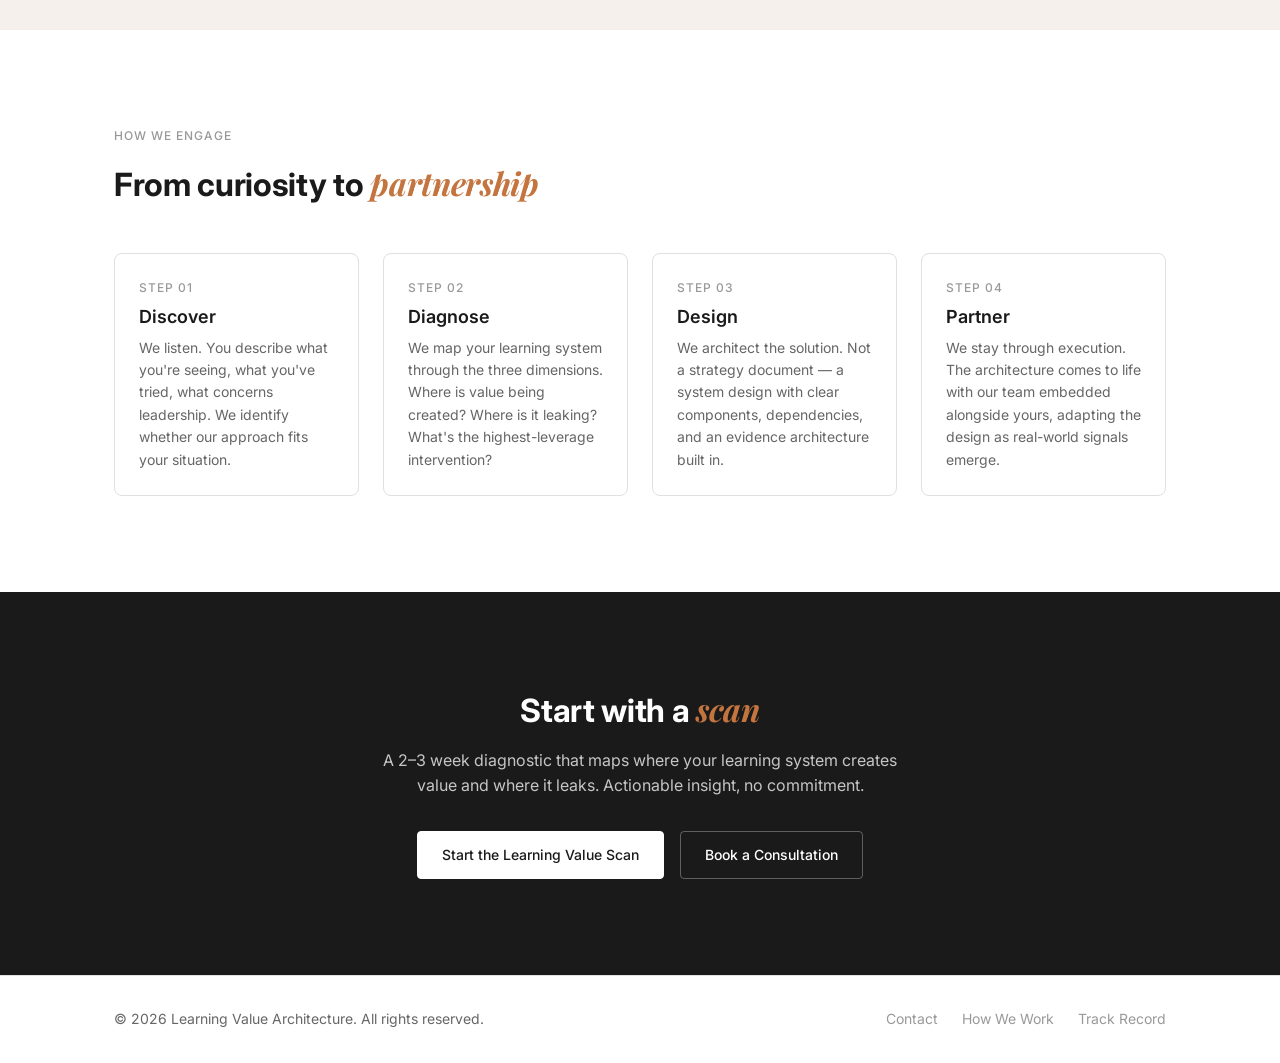
==== commit aad3d077: "Complete LVA Explorer with all 8 interactive views - Data layer: 4 dimensions, 20 theories, 23 inter" ====
--- a/index.html
+++ b/index.html
@@ -30,6 +30,7 @@
       <nav class="nav__links" id="nav-links">
         <a href="how-we-work.html">KNOWLEDGE</a>
         <a href="track-record.html">MARKETS</a>
+        <a href="LVA-Explorer.html">EXPLORER</a>
         <a href="contact.html">CONTACT</a>
       </nav>
       <a href="contact.html" class="btn btn--cta btn--sm nav__cta">Book a Consultation</a>
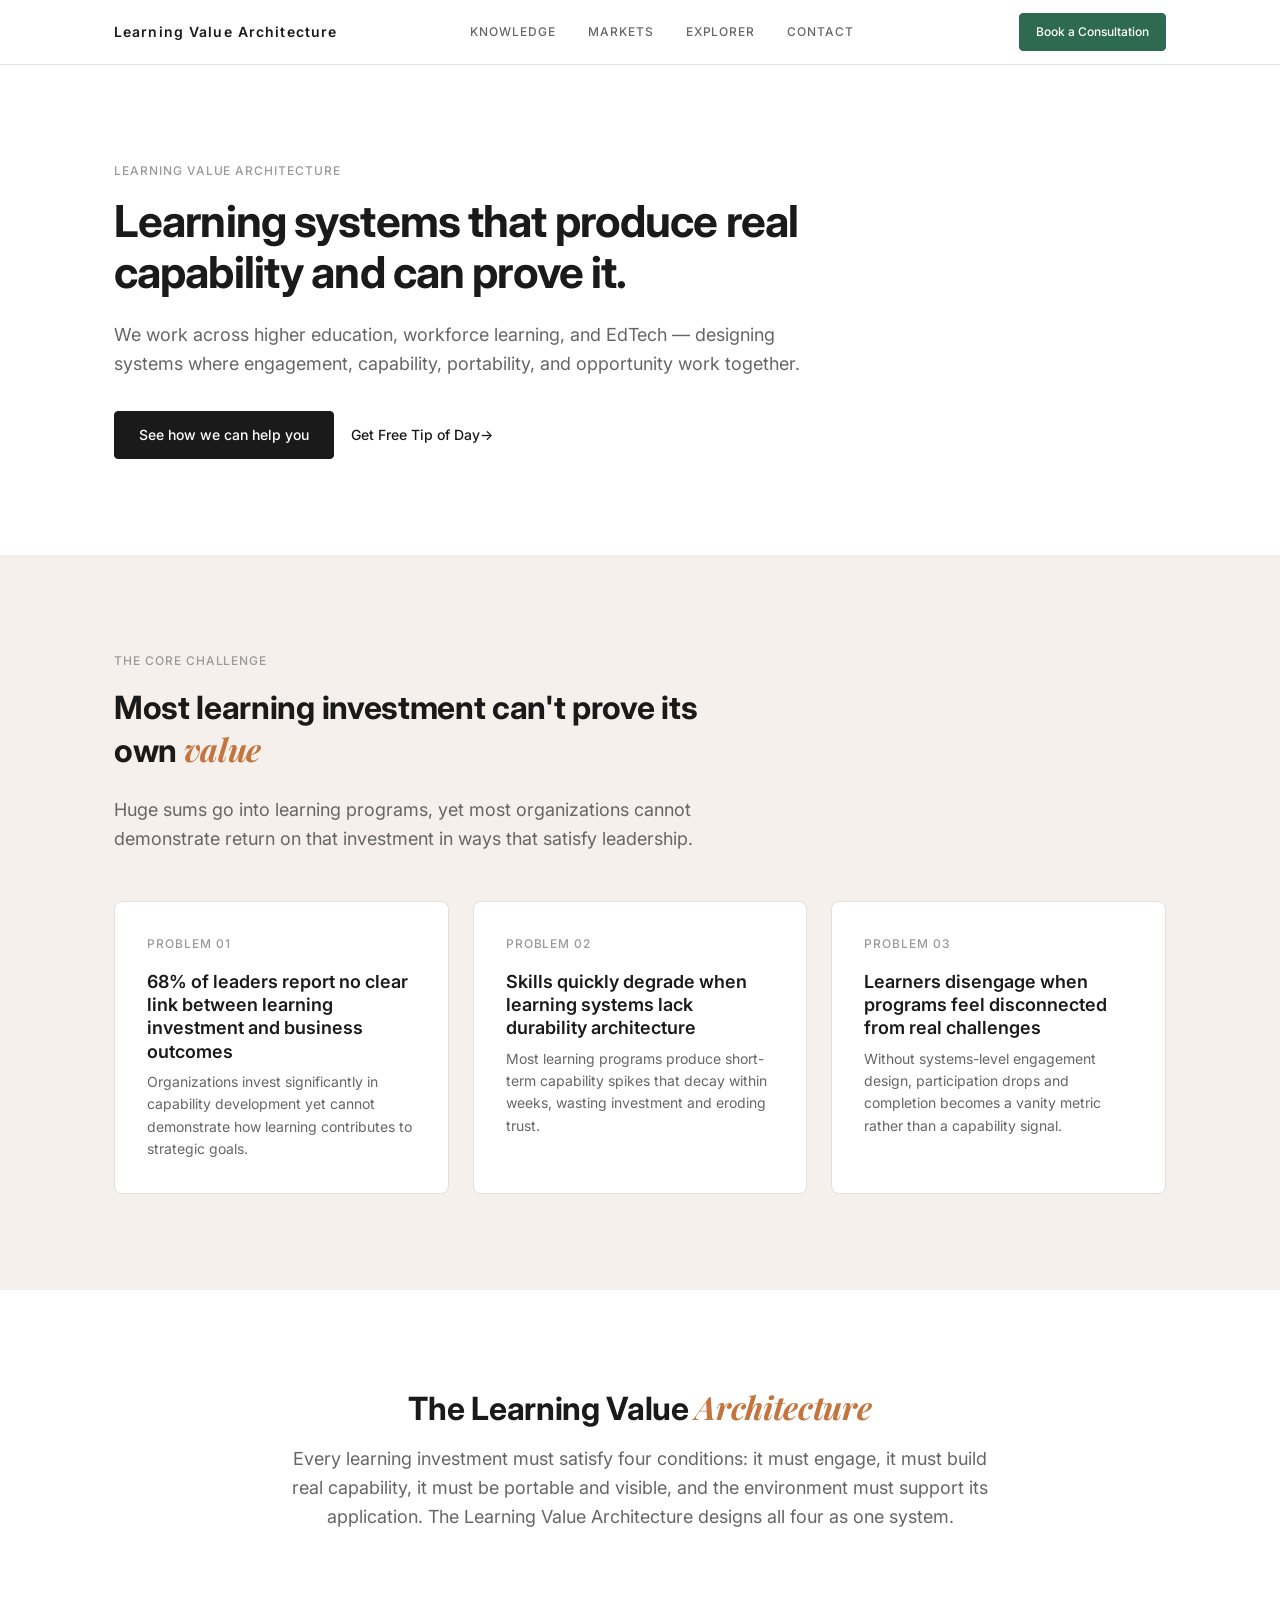
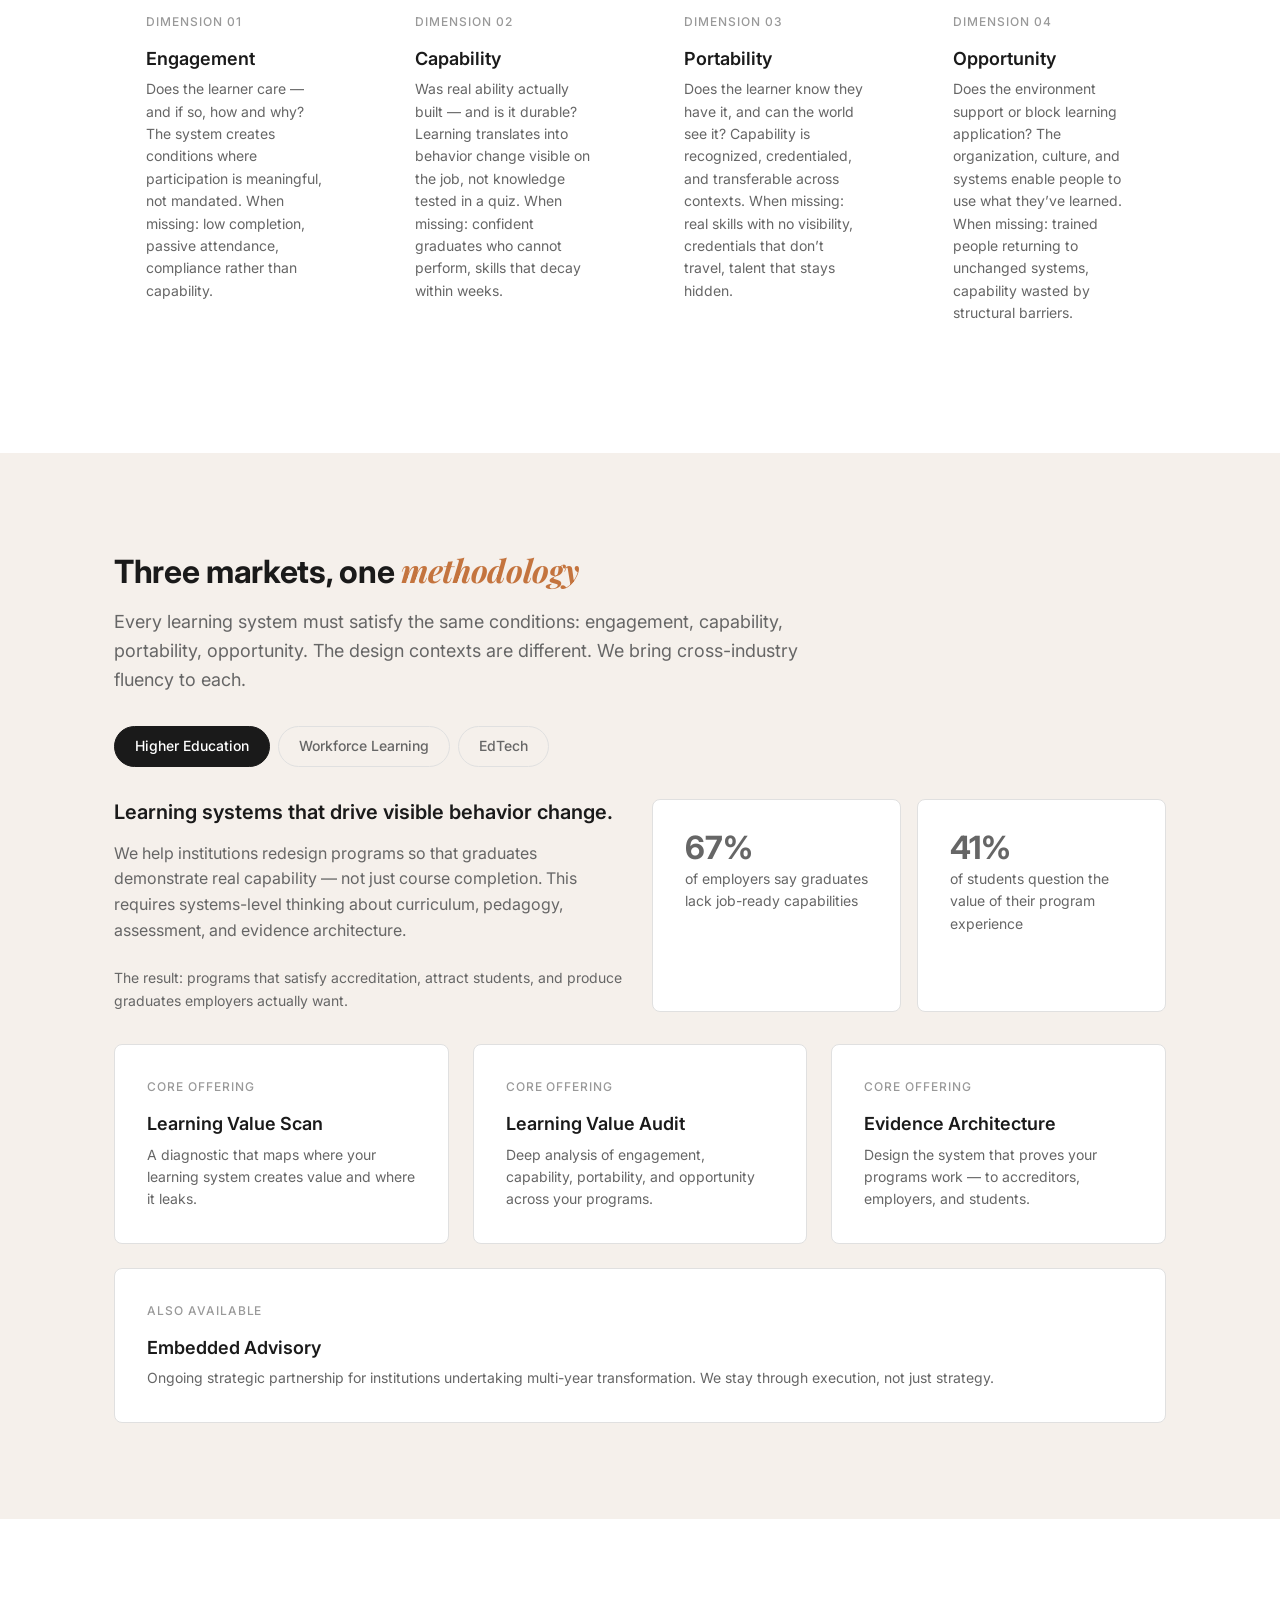
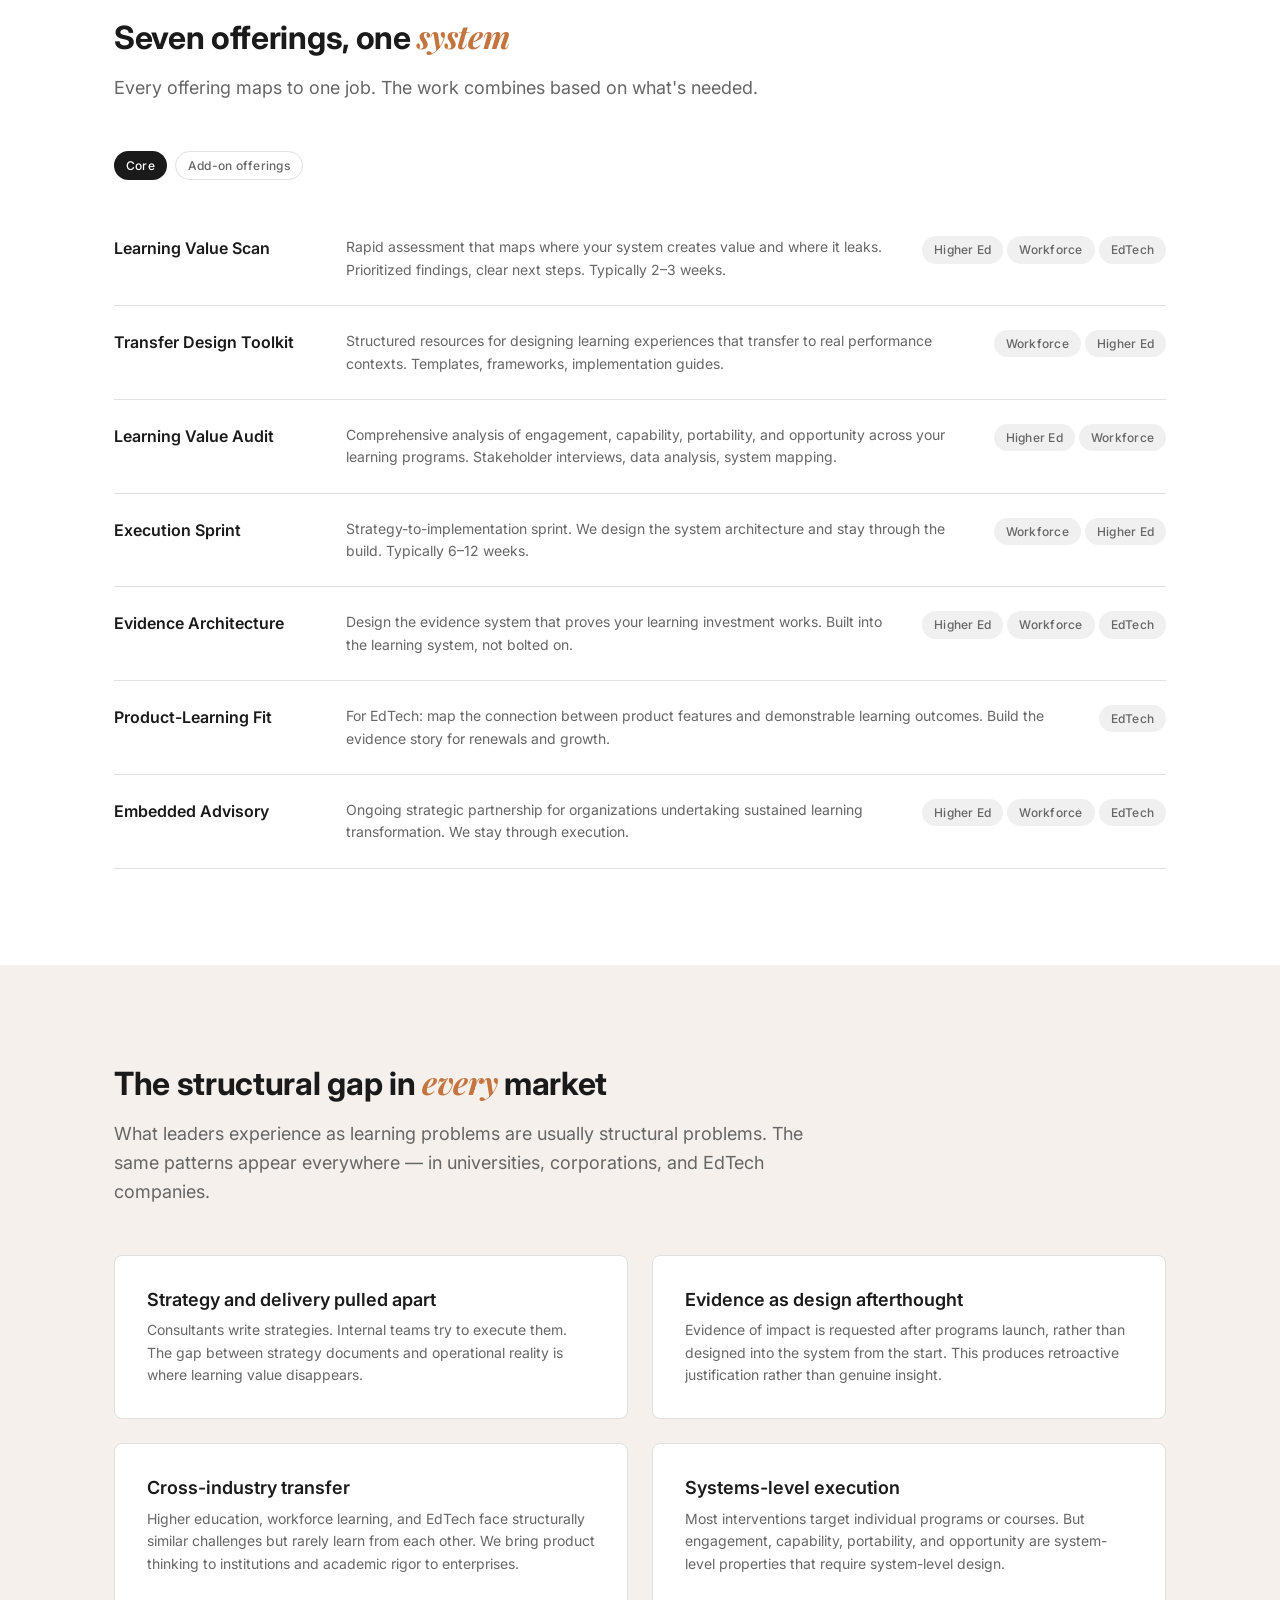
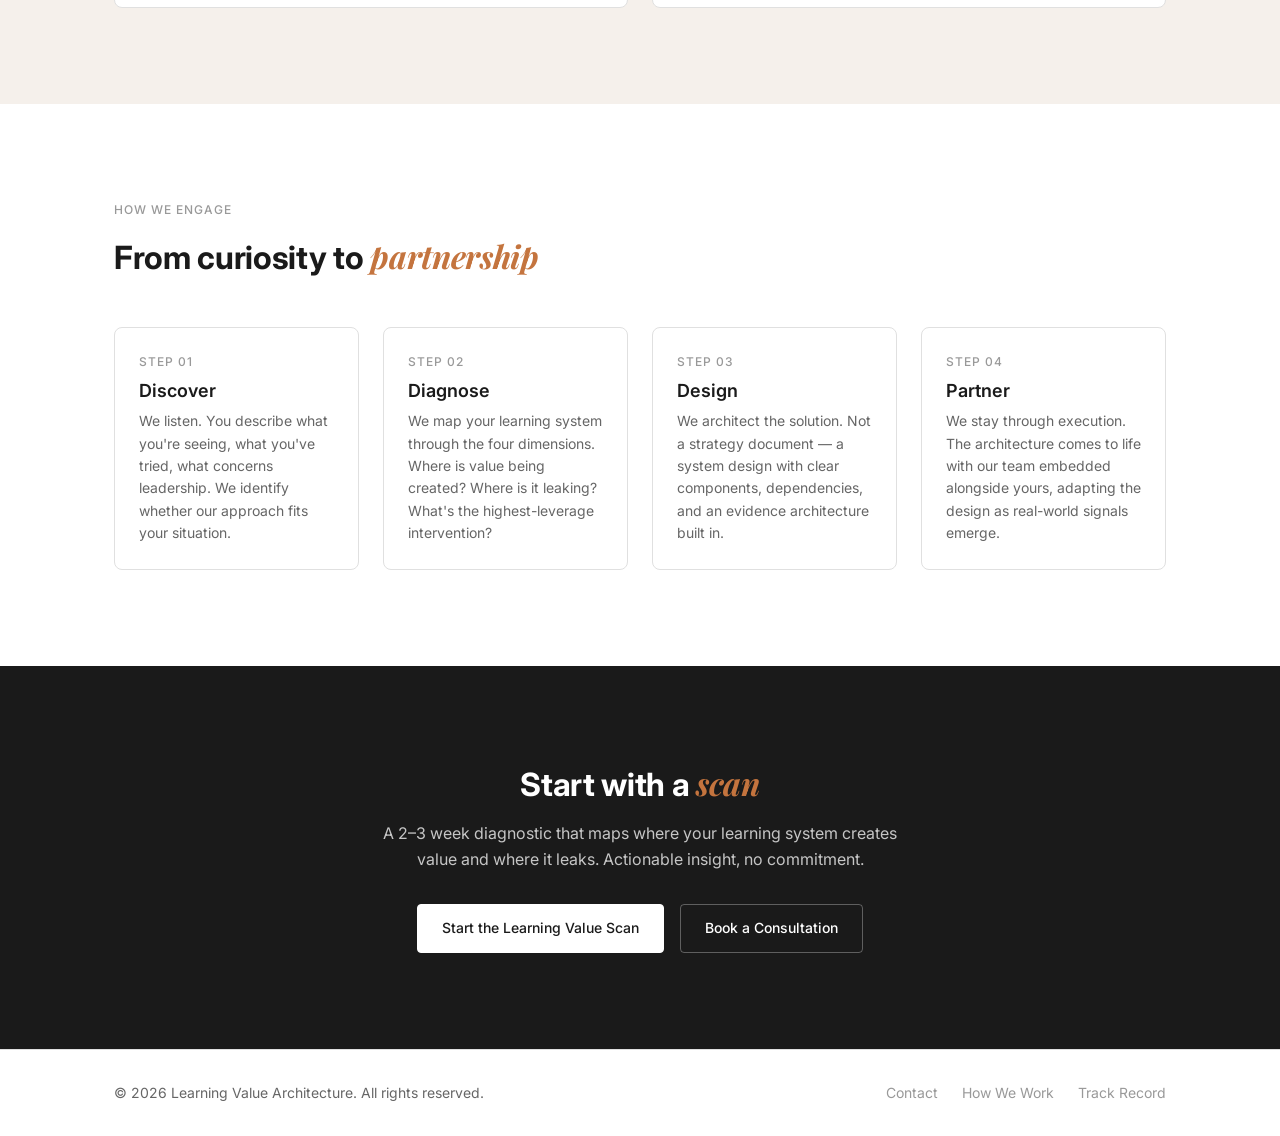
==== commit 35cc3bf2: "Update main site from 3 dimensions to 4 dimensions (v2.0) Align consultancy site with LVA Explorer's" ====
--- a/index.html
+++ b/index.html
@@ -4,7 +4,7 @@
   <meta charset="UTF-8">
   <meta name="viewport" content="width=device-width, initial-scale=1.0">
   <title>Learning Value Architecture | Learning systems that produce real capability</title>
-  <meta name="description" content="We design learning systems across higher education, workforce learning, and EdTech - where engagement, capability, and evidence work together.">
+  <meta name="description" content="We design learning systems across higher education, workforce learning, and EdTech - where engagement, capability, portability, and opportunity work together.">
   <meta property="og:title" content="Learning Value Architecture">
   <meta property="og:description" content="Learning systems that produce real capability - and can prove it.">
   <meta property="og:type" content="website">
@@ -47,7 +47,7 @@
       <div class="container">
         <p class="section-label">LEARNING VALUE ARCHITECTURE</p>
         <h1 class="mb-lg" style="max-width: 720px;">Learning systems that produce real capability and can prove it.</h1>
-        <p class="section-intro mb-xl">We work across higher education, workforce learning, and EdTech &mdash; designing systems where engagement, capability, and evidence work together.</p>
+        <p class="section-intro mb-xl">We work across higher education, workforce learning, and EdTech &mdash; designing systems where engagement, capability, portability, and opportunity work together.</p>
         <div class="flex flex--gap-md flex--wrap">
           <a href="contact.html" class="btn btn--primary">See how we can help you</a>
           <a href="how-we-work.html" class="btn btn--ghost">Get Free Tip of Day</a>
@@ -86,23 +86,28 @@
       <div class="container">
         <div class="text-center mb-2xl">
           <h2 class="mb-md">The Learning Value <em class="accent">Architecture</em></h2>
-          <p class="section-intro" style="margin: 0 auto;">Every learning investment must satisfy three conditions: it must engage, it must build real capability, and it must produce durable, evidenced results. The Learning Value Architecture designs all three as one system.</p>
-        </div>
-        <div class="grid grid--3">
+          <p class="section-intro" style="margin: 0 auto;">Every learning investment must satisfy four conditions: it must engage, it must build real capability, it must be portable and visible, and the environment must support its application. The Learning Value Architecture designs all four as one system.</p>
+        </div>
+        <div class="grid grid--4">
           <div class="card">
             <p class="card__label">DIMENSION 01</p>
-            <h4 class="card__title">Engagement &amp; Alignment</h4>
-            <p class="card__text">Learners see the purpose. Leaders see the strategy. The system creates conditions where participation is meaningful, not mandated. When this dimension is missing, you see low completion, passive attendance, and investment that produces compliance rather than capability.</p>
+            <h4 class="card__title">Engagement</h4>
+            <p class="card__text">Does the learner care &mdash; and if so, how and why? The system creates conditions where participation is meaningful, not mandated. When missing: low completion, passive attendance, compliance rather than capability.</p>
           </div>
           <div class="card">
             <p class="card__label">DIMENSION 02</p>
-            <h4 class="card__title">Capability &amp; Effective Action</h4>
-            <p class="card__text">Learning translates into behavior change visible on the job. Not knowledge retention tested in a quiz &mdash; actual performance in real contexts. When this dimension is missing, you see programs that produce confident graduates who cannot perform, or trained employees who revert to old behaviors within weeks.</p>
+            <h4 class="card__title">Capability</h4>
+            <p class="card__text">Was real ability actually built &mdash; and is it durable? Learning translates into behavior change visible on the job, not knowledge tested in a quiz. When missing: confident graduates who cannot perform, skills that decay within weeks.</p>
           </div>
           <div class="card">
             <p class="card__label">DIMENSION 03</p>
-            <h4 class="card__title">Durability &amp; Evidence</h4>
-            <p class="card__text">Capability persists. Evidence of impact is built into the system, not bolted on as an afterthought. When this dimension is missing, you see organizations unable to answer the question &ldquo;did this work?&rdquo; &mdash; and leadership trust in learning investment erodes over time.</p>
+            <h4 class="card__title">Portability</h4>
+            <p class="card__text">Does the learner know they have it, and can the world see it? Capability is recognized, credentialed, and transferable across contexts. When missing: real skills with no visibility, credentials that don&rsquo;t travel, talent that stays hidden.</p>
+          </div>
+          <div class="card">
+            <p class="card__label">DIMENSION 04</p>
+            <h4 class="card__title">Opportunity</h4>
+            <p class="card__text">Does the environment support or block learning application? The organization, culture, and systems enable people to use what they&rsquo;ve learned. When missing: trained people returning to unchanged systems, capability wasted by structural barriers.</p>
           </div>
         </div>
       </div>
@@ -112,7 +117,7 @@
     <section class="section section--cream" id="markets">
       <div class="container">
         <h2 class="mb-md">Three markets, one <em class="accent">methodology</em></h2>
-        <p class="section-intro mb-xl">Every learning system must satisfy the same conditions: engagement, capability, evidence. The design contexts are different. We bring cross-industry fluency to each.</p>
+        <p class="section-intro mb-xl">Every learning system must satisfy the same conditions: engagement, capability, portability, opportunity. The design contexts are different. We bring cross-industry fluency to each.</p>
         <div class="tabs mb-xl">
           <button class="tab-pill is-active" data-tab="higher-ed">Higher Education</button>
           <button class="tab-pill" data-tab="workforce">Workforce Learning</button>
@@ -147,7 +152,7 @@
             <div class="card card--bordered">
               <p class="card__label">CORE OFFERING</p>
               <h4 class="card__title">Learning Value Audit</h4>
-              <p class="card__text">Deep analysis of engagement, capability, and evidence across your programs.</p>
+              <p class="card__text">Deep analysis of engagement, capability, portability, and opportunity across your programs.</p>
             </div>
             <div class="card card--bordered">
               <p class="card__label">CORE OFFERING</p>
@@ -273,7 +278,7 @@
           </div>
           <div class="offering">
             <div class="offering__name">Learning Value Audit</div>
-            <div class="offering__desc">Comprehensive analysis of engagement, capability, and evidence across your learning programs. Stakeholder interviews, data analysis, system mapping.</div>
+            <div class="offering__desc">Comprehensive analysis of engagement, capability, portability, and opportunity across your learning programs. Stakeholder interviews, data analysis, system mapping.</div>
             <div class="offering__tags">
               <span class="tag">Higher Ed</span>
               <span class="tag">Workforce</span>
@@ -336,7 +341,7 @@
           </div>
           <div class="card card--bordered">
             <h4 class="card__title">Systems-level execution</h4>
-            <p class="card__text">Most interventions target individual programs or courses. But engagement, capability, and evidence are system-level properties that require system-level design.</p>
+            <p class="card__text">Most interventions target individual programs or courses. But engagement, capability, portability, and opportunity are system-level properties that require system-level design.</p>
           </div>
         </div>
       </div>
@@ -356,7 +361,7 @@
           <div class="step card card--bordered">
             <p class="step__number">Step 02</p>
             <h4 class="step__title">Diagnose</h4>
-            <p class="step__text">We map your learning system through the three dimensions. Where is value being created? Where is it leaking? What's the highest-leverage intervention?</p>
+            <p class="step__text">We map your learning system through the four dimensions. Where is value being created? Where is it leaking? What's the highest-leverage intervention?</p>
           </div>
           <div class="step card card--bordered">
             <p class="step__number">Step 03</p>
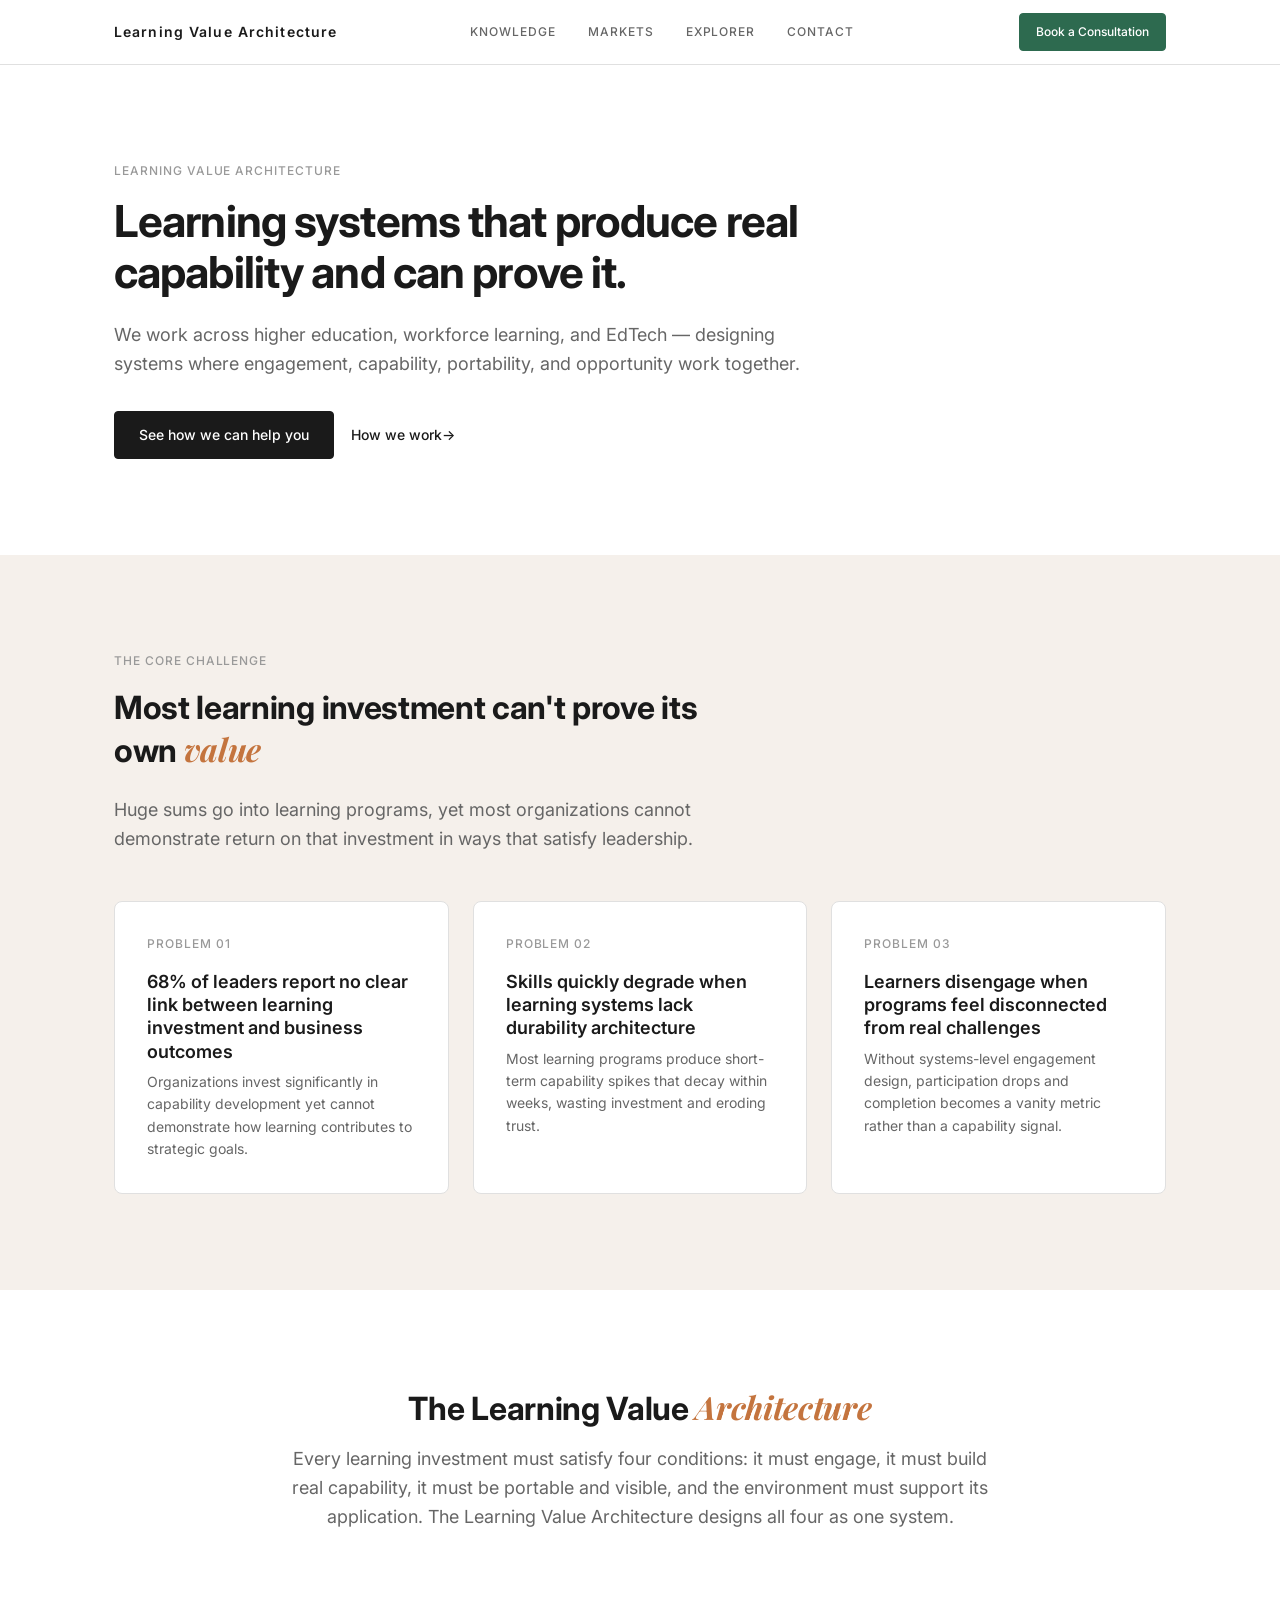
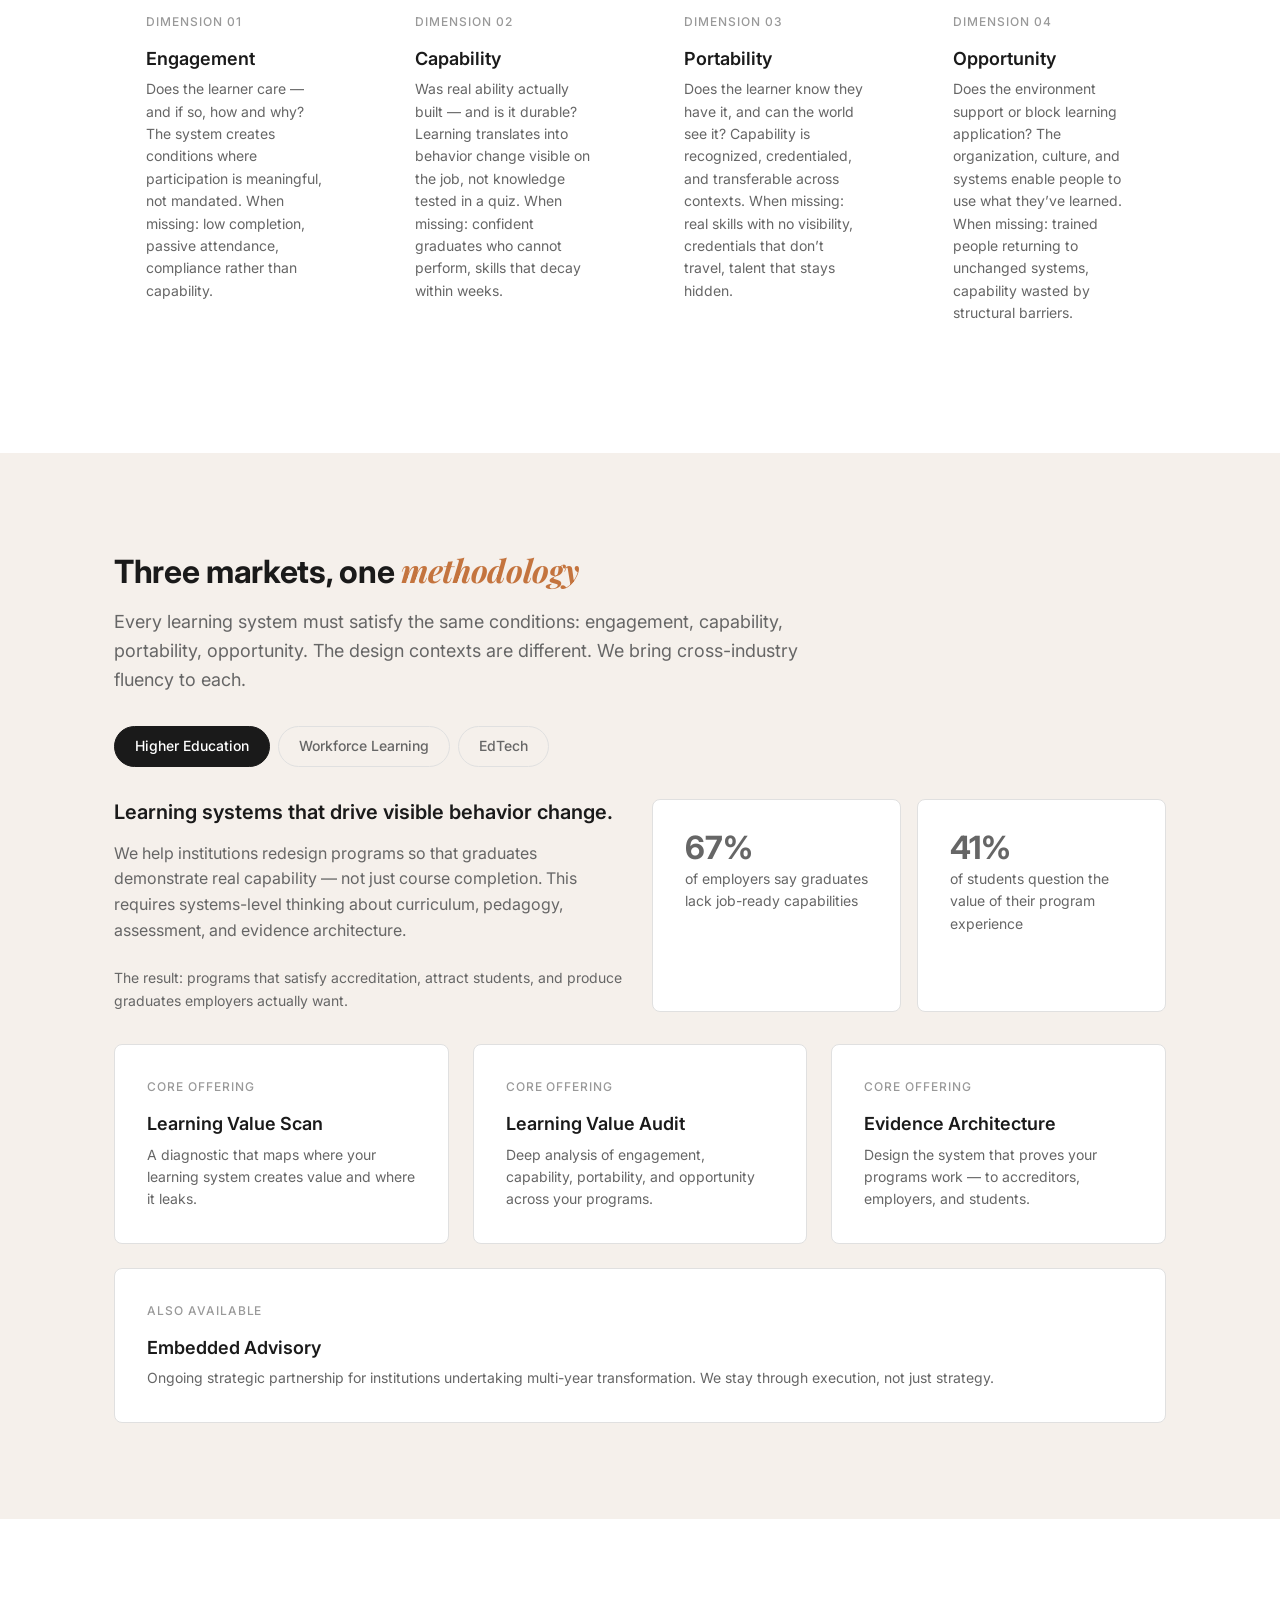
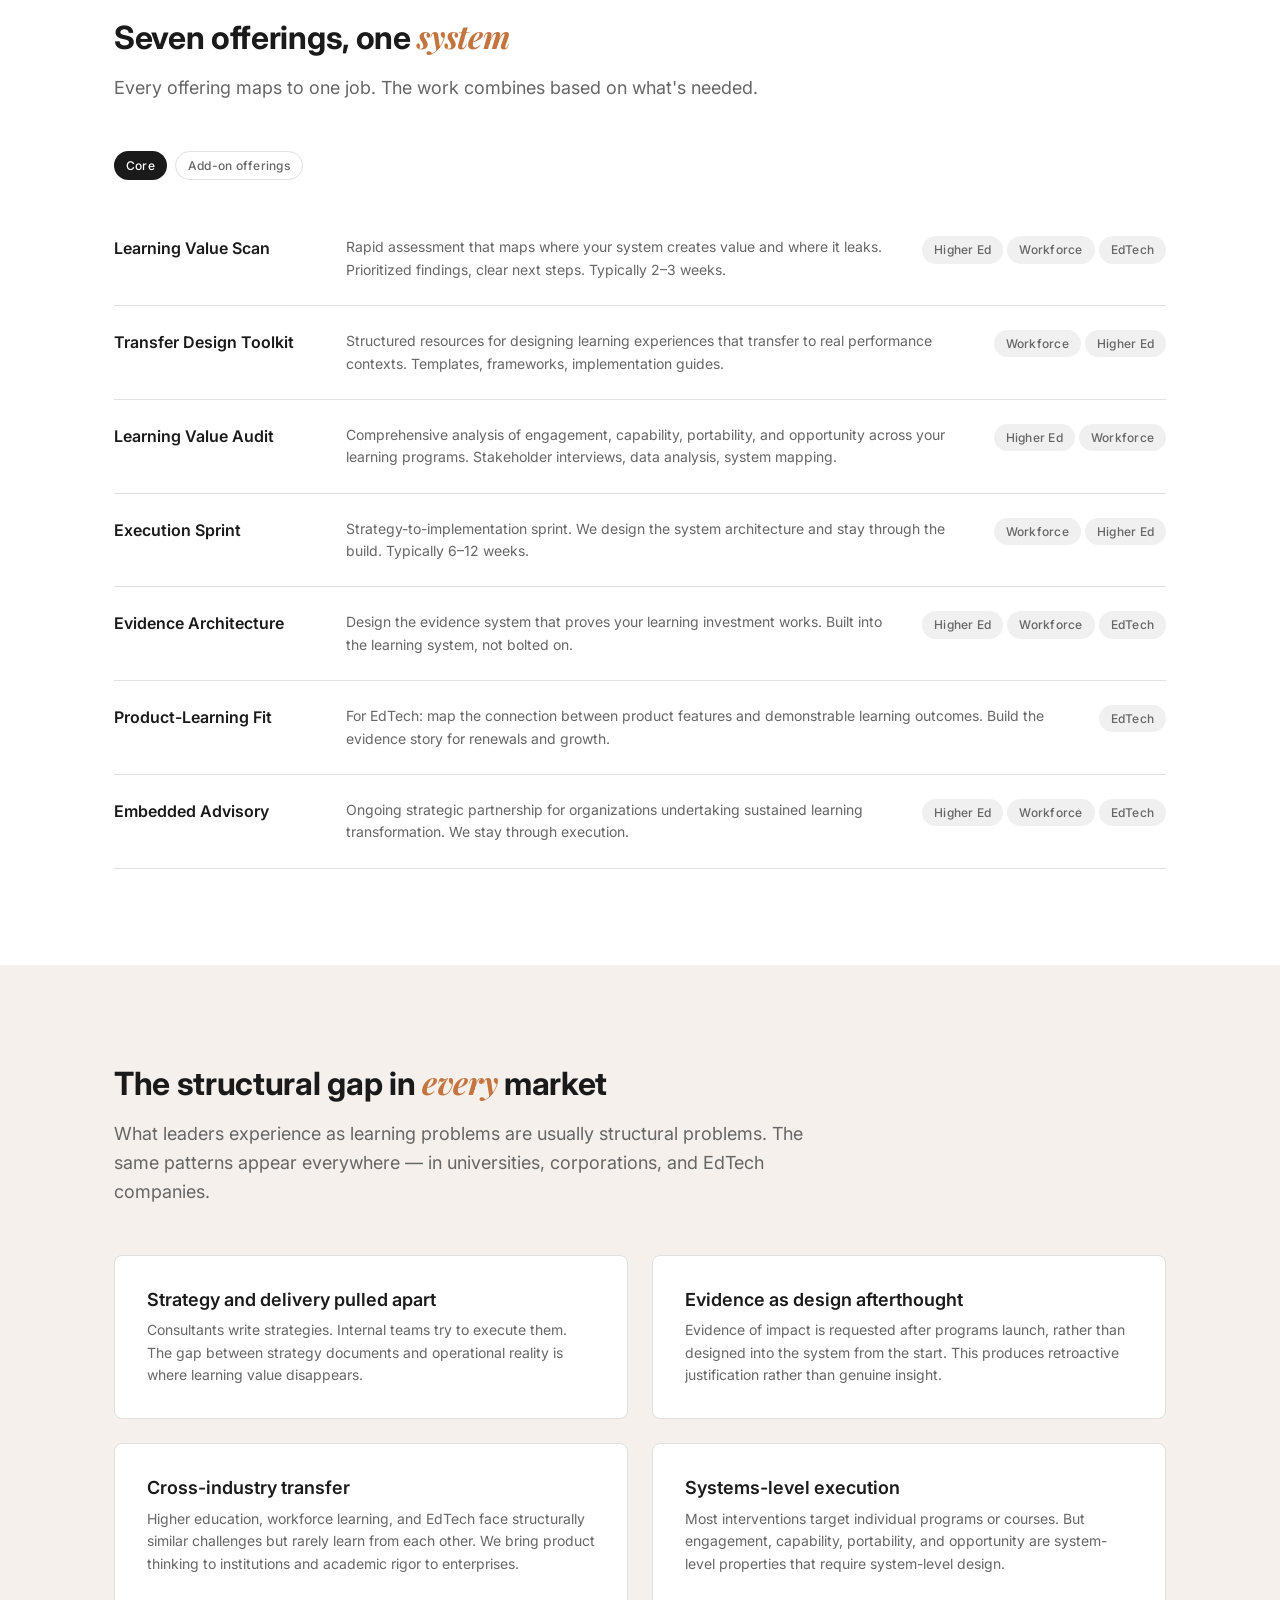
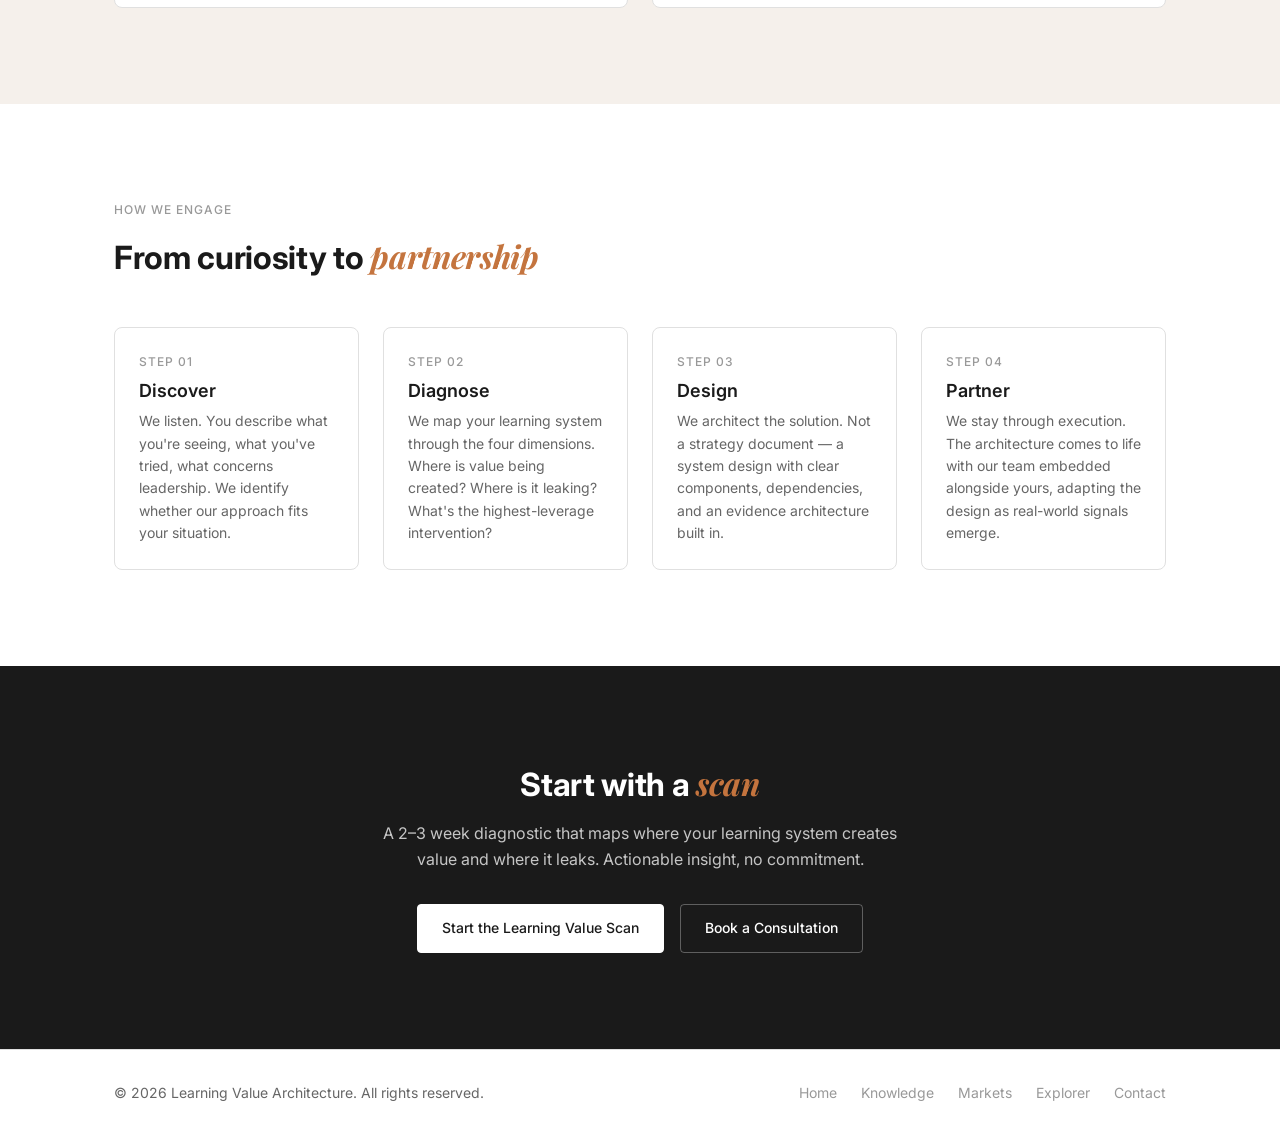
==== commit 679e905b: "Add nav consistency, SEO meta, ARIA tabs, favicon, sitemap Phase 1: Add EXPLORER link to all subpage" ====
--- a/index.html
+++ b/index.html
@@ -3,11 +3,27 @@
 <head>
   <meta charset="UTF-8">
   <meta name="viewport" content="width=device-width, initial-scale=1.0">
-  <title>Learning Value Architecture | Learning systems that produce real capability</title>
+  <title>Learning Value Architecture | Learning Systems Consultancy</title>
   <meta name="description" content="We design learning systems across higher education, workforce learning, and EdTech - where engagement, capability, portability, and opportunity work together.">
+  <link rel="canonical" href="https://learningvaluearchitecture.com/">
+  <link rel="icon" href="favicon.svg" type="image/svg+xml">
   <meta property="og:title" content="Learning Value Architecture">
   <meta property="og:description" content="Learning systems that produce real capability - and can prove it.">
   <meta property="og:type" content="website">
+  <meta property="og:url" content="https://learningvaluearchitecture.com/">
+  <meta name="twitter:card" content="summary">
+  <meta name="twitter:title" content="Learning Value Architecture">
+  <meta name="twitter:description" content="Learning systems that produce real capability - and can prove it.">
+  <script type="application/ld+json">
+  {
+    "@context": "https://schema.org",
+    "@type": "Organization",
+    "name": "Learning Value Architecture",
+    "url": "https://learningvaluearchitecture.com",
+    "description": "We design learning systems across higher education, workforce learning, and EdTech.",
+    "email": "hello@learningvaluearchitecture.com"
+  }
+  </script>
   <link rel="preconnect" href="https://fonts.googleapis.com">
   <link rel="preconnect" href="https://fonts.gstatic.com" crossorigin>
   <link href="https://fonts.googleapis.com/css2?family=Inter:wght@400;500;600;700&family=Playfair+Display:ital@1&display=swap" rel="stylesheet">
@@ -34,7 +50,7 @@
         <a href="contact.html">CONTACT</a>
       </nav>
       <a href="contact.html" class="btn btn--cta btn--sm nav__cta">Book a Consultation</a>
-      <button class="nav__toggle" id="nav-toggle" aria-label="Toggle menu" aria-expanded="false">
+      <button type="button" class="nav__toggle" id="nav-toggle" aria-label="Toggle menu" aria-expanded="false">
         <span></span><span></span><span></span>
       </button>
     </div>
@@ -50,7 +66,7 @@
         <p class="section-intro mb-xl">We work across higher education, workforce learning, and EdTech &mdash; designing systems where engagement, capability, portability, and opportunity work together.</p>
         <div class="flex flex--gap-md flex--wrap">
           <a href="contact.html" class="btn btn--primary">See how we can help you</a>
-          <a href="how-we-work.html" class="btn btn--ghost">Get Free Tip of Day</a>
+          <a href="how-we-work.html" class="btn btn--ghost">How we work</a>
         </div>
       </div>
     </section>
@@ -118,14 +134,14 @@
       <div class="container">
         <h2 class="mb-md">Three markets, one <em class="accent">methodology</em></h2>
         <p class="section-intro mb-xl">Every learning system must satisfy the same conditions: engagement, capability, portability, opportunity. The design contexts are different. We bring cross-industry fluency to each.</p>
-        <div class="tabs mb-xl">
-          <button class="tab-pill is-active" data-tab="higher-ed">Higher Education</button>
-          <button class="tab-pill" data-tab="workforce">Workforce Learning</button>
-          <button class="tab-pill" data-tab="edtech">EdTech</button>
+        <div class="tabs mb-xl" role="tablist" aria-label="Market segments">
+          <button type="button" class="tab-pill is-active" data-tab="higher-ed" role="tab" aria-selected="true" aria-controls="tab-higher-ed" id="pill-higher-ed" tabindex="0">Higher Education</button>
+          <button type="button" class="tab-pill" data-tab="workforce" role="tab" aria-selected="false" aria-controls="tab-workforce" id="pill-workforce" tabindex="-1">Workforce Learning</button>
+          <button type="button" class="tab-pill" data-tab="edtech" role="tab" aria-selected="false" aria-controls="tab-edtech" id="pill-edtech" tabindex="-1">EdTech</button>
         </div>
 
         <!-- Higher Education Panel -->
-        <div class="tab-panel is-active" id="tab-higher-ed">
+        <div class="tab-panel is-active" id="tab-higher-ed" role="tabpanel" aria-labelledby="pill-higher-ed">
           <div class="grid grid--2">
             <div>
               <h3 class="mb-md">Learning systems that drive visible behavior change.</h3>
@@ -170,7 +186,7 @@
         </div>
 
         <!-- Workforce Learning Panel -->
-        <div class="tab-panel" id="tab-workforce">
+        <div class="tab-panel" id="tab-workforce" role="tabpanel" aria-labelledby="pill-workforce">
           <div class="grid grid--2">
             <div>
               <h3 class="mb-md">Learning systems that change how people perform &mdash; and prove it.</h3>
@@ -208,7 +224,7 @@
         </div>
 
         <!-- EdTech Panel -->
-        <div class="tab-panel" id="tab-edtech">
+        <div class="tab-panel" id="tab-edtech" role="tabpanel" aria-labelledby="pill-edtech">
           <div class="grid grid--2">
             <div>
               <h3 class="mb-md">Prove your product works. Turn evidence into growth.</h3>
@@ -396,13 +412,21 @@
     <div class="container footer__inner">
       <p>&copy; 2026 Learning Value Architecture. All rights reserved.</p>
       <div class="flex flex--gap-lg">
+        <a href="/">Home</a>
+        <a href="how-we-work.html">Knowledge</a>
+        <a href="track-record.html">Markets</a>
+        <a href="LVA-Explorer.html">Explorer</a>
         <a href="contact.html">Contact</a>
-        <a href="how-we-work.html">How We Work</a>
-        <a href="track-record.html">Track Record</a>
       </div>
     </div>
   </footer>
 
+  <noscript>
+    <style>
+      .tab-panel { display: block !important; margin-bottom: var(--sp-2xl); }
+      .tabs[role="tablist"] { display: none; }
+    </style>
+  </noscript>
   <script src="js/main.js" defer></script>
 </body>
 </html>
--- a/css/components.css
+++ b/css/components.css
@@ -47,8 +47,14 @@
   transition: color var(--transition);
 }
 
-.nav__links a:hover {
+.nav__links a:hover,
+.nav__links a[aria-current="page"] {
   color: var(--color-dark);
+}
+
+.nav__links a[aria-current="page"] {
+  border-bottom: 2px solid var(--color-accent);
+  padding-bottom: 2px;
 }
 
 .nav__cta {
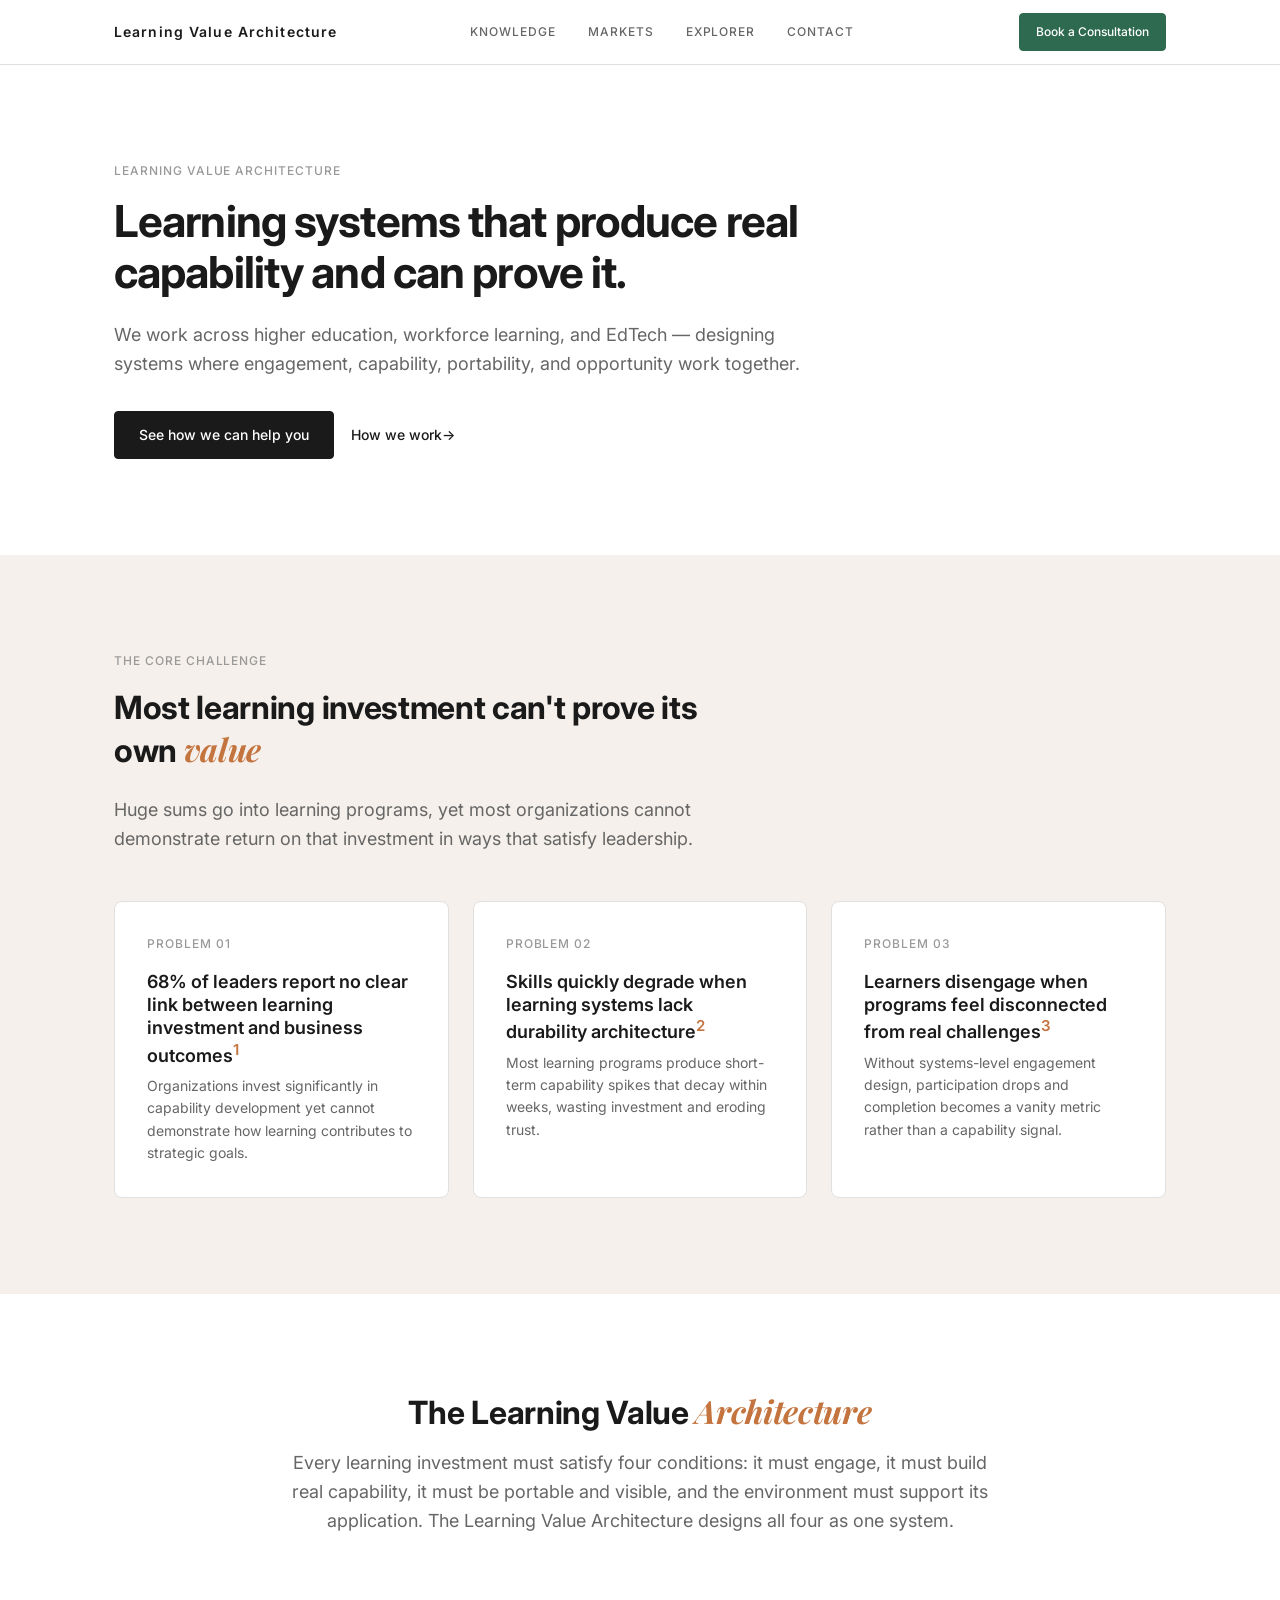
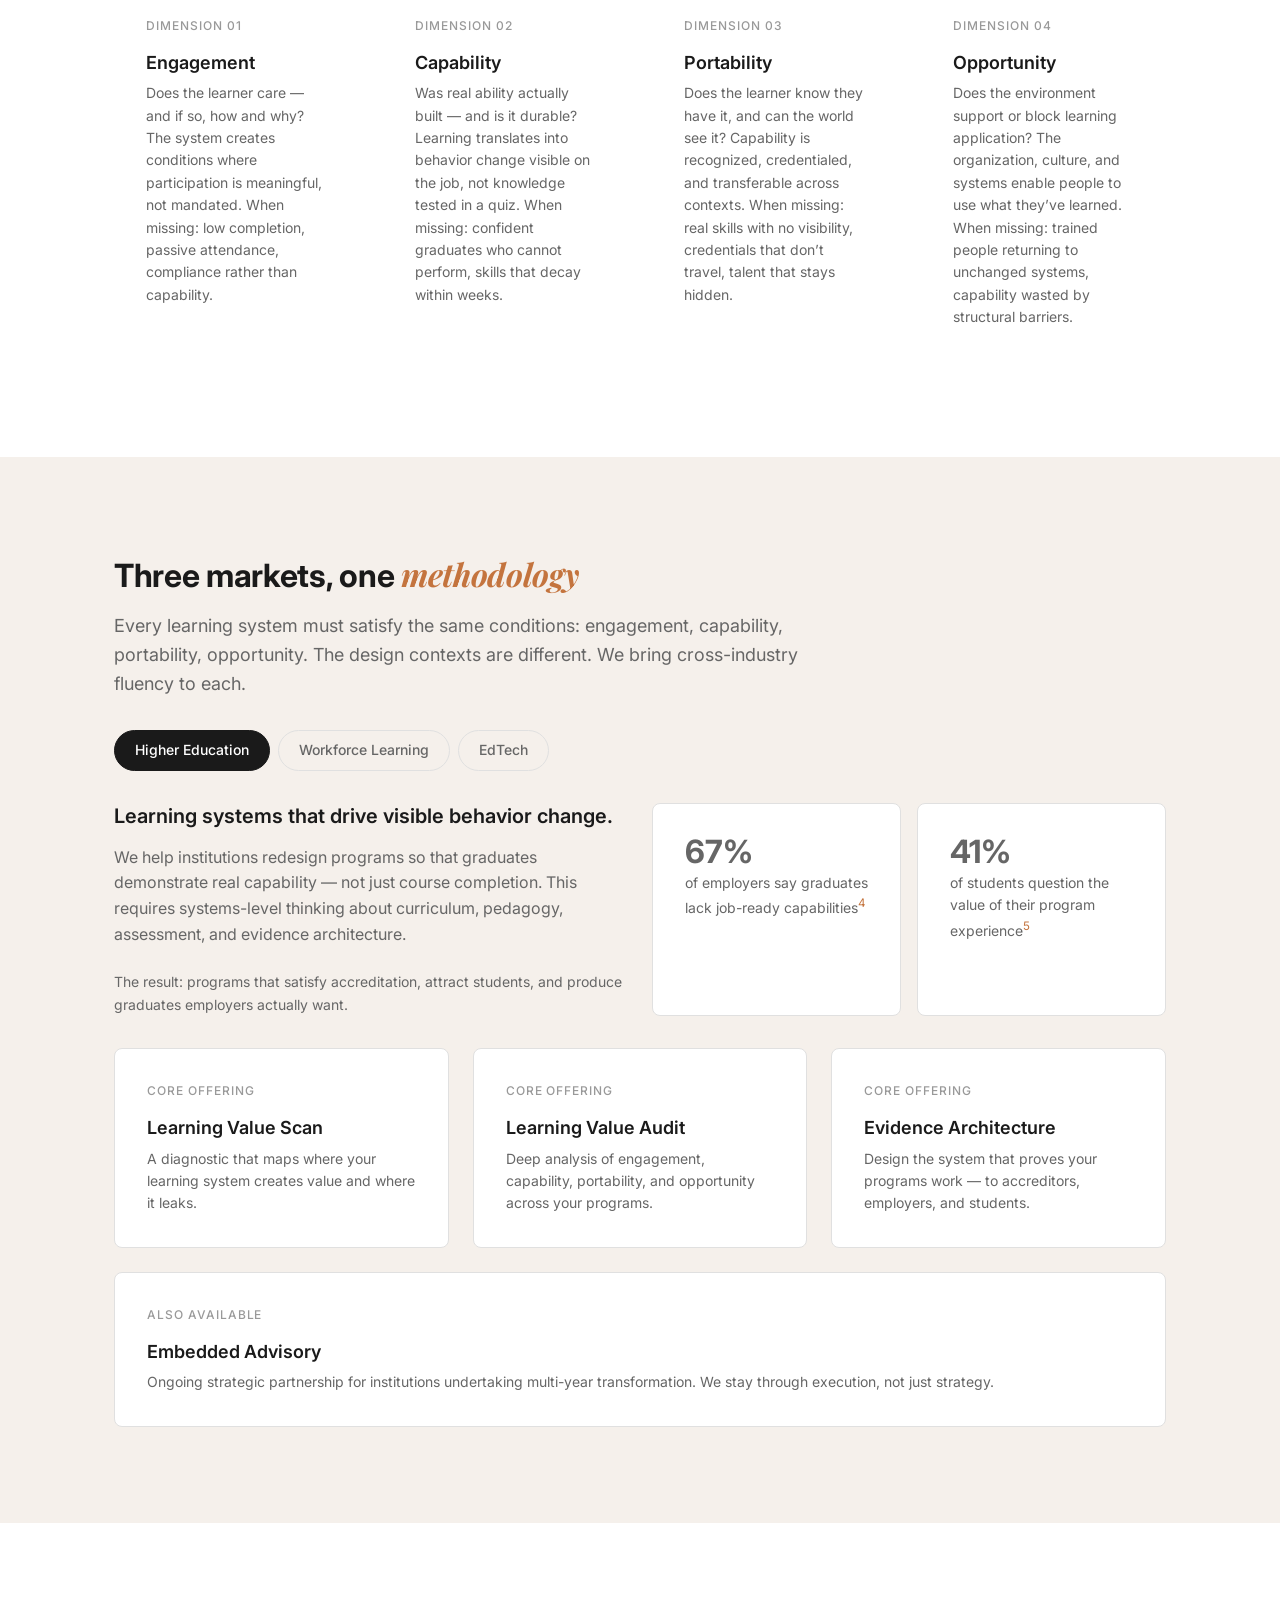
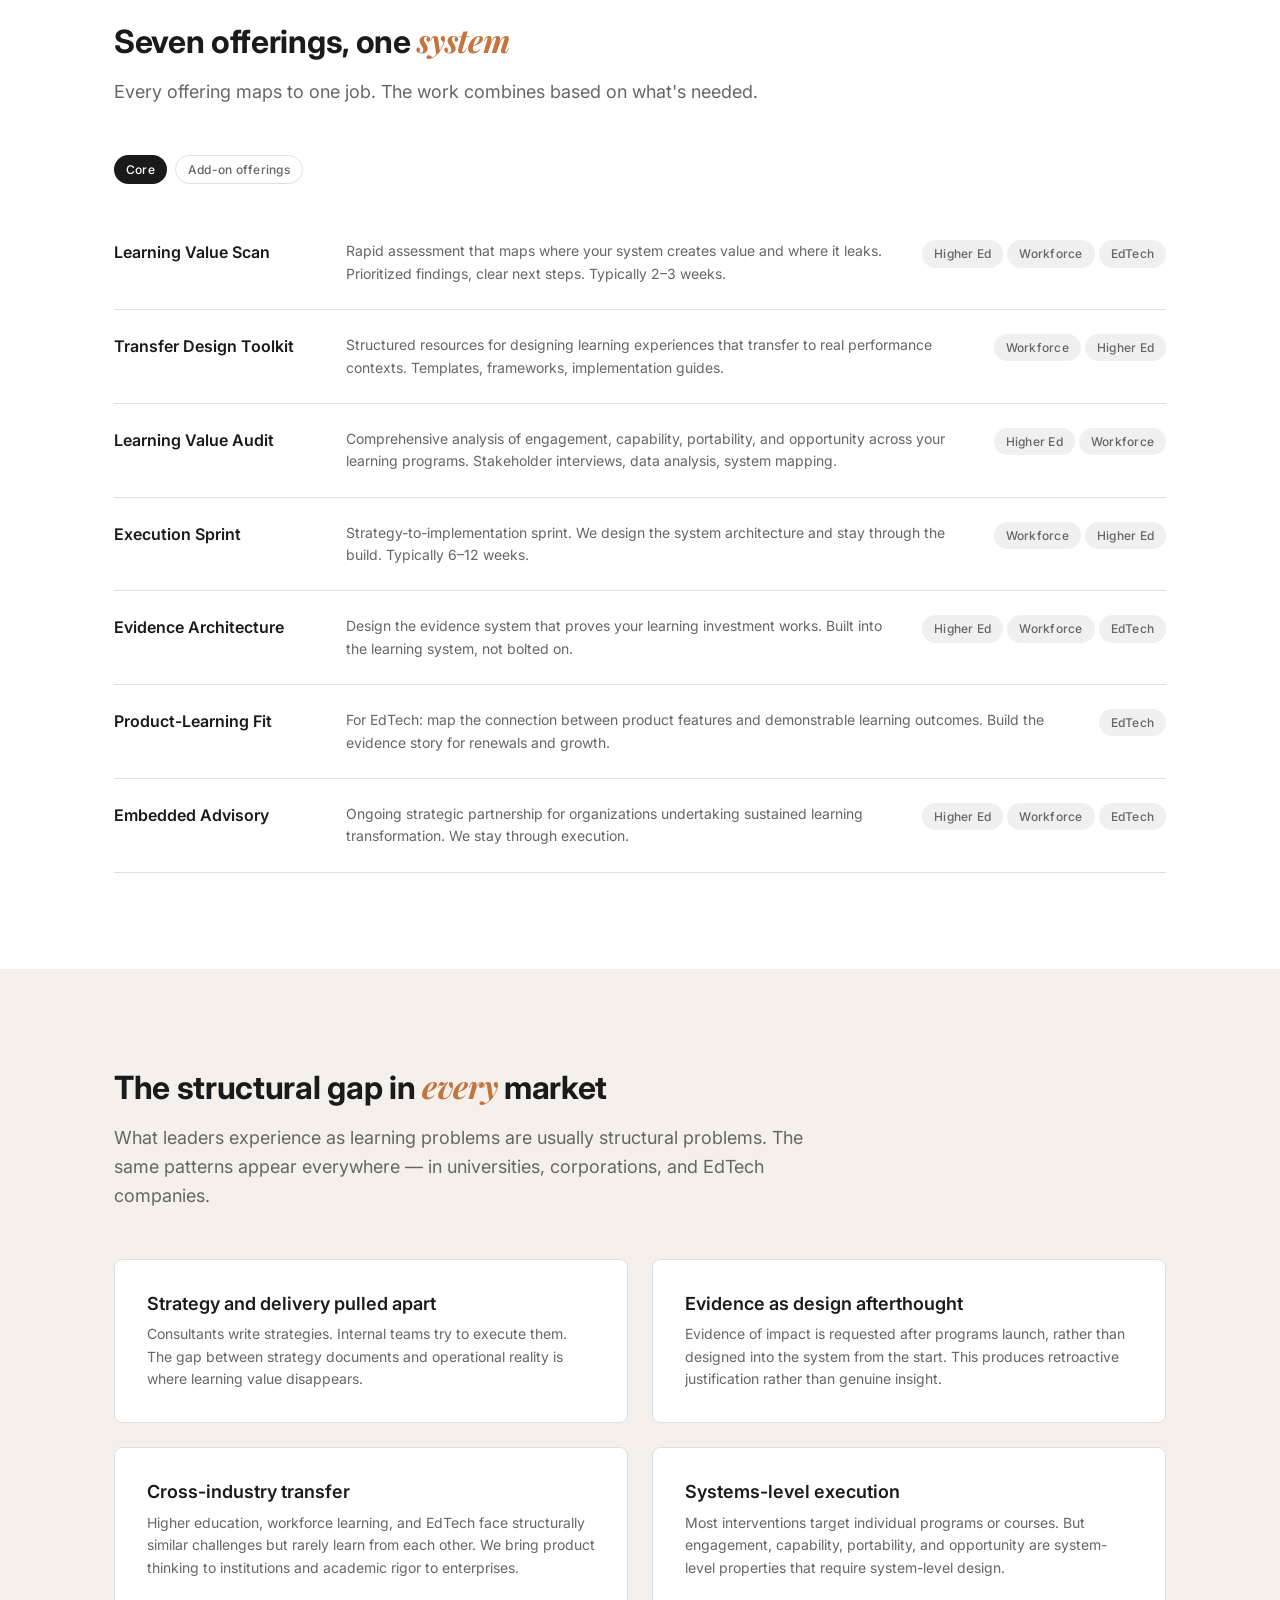
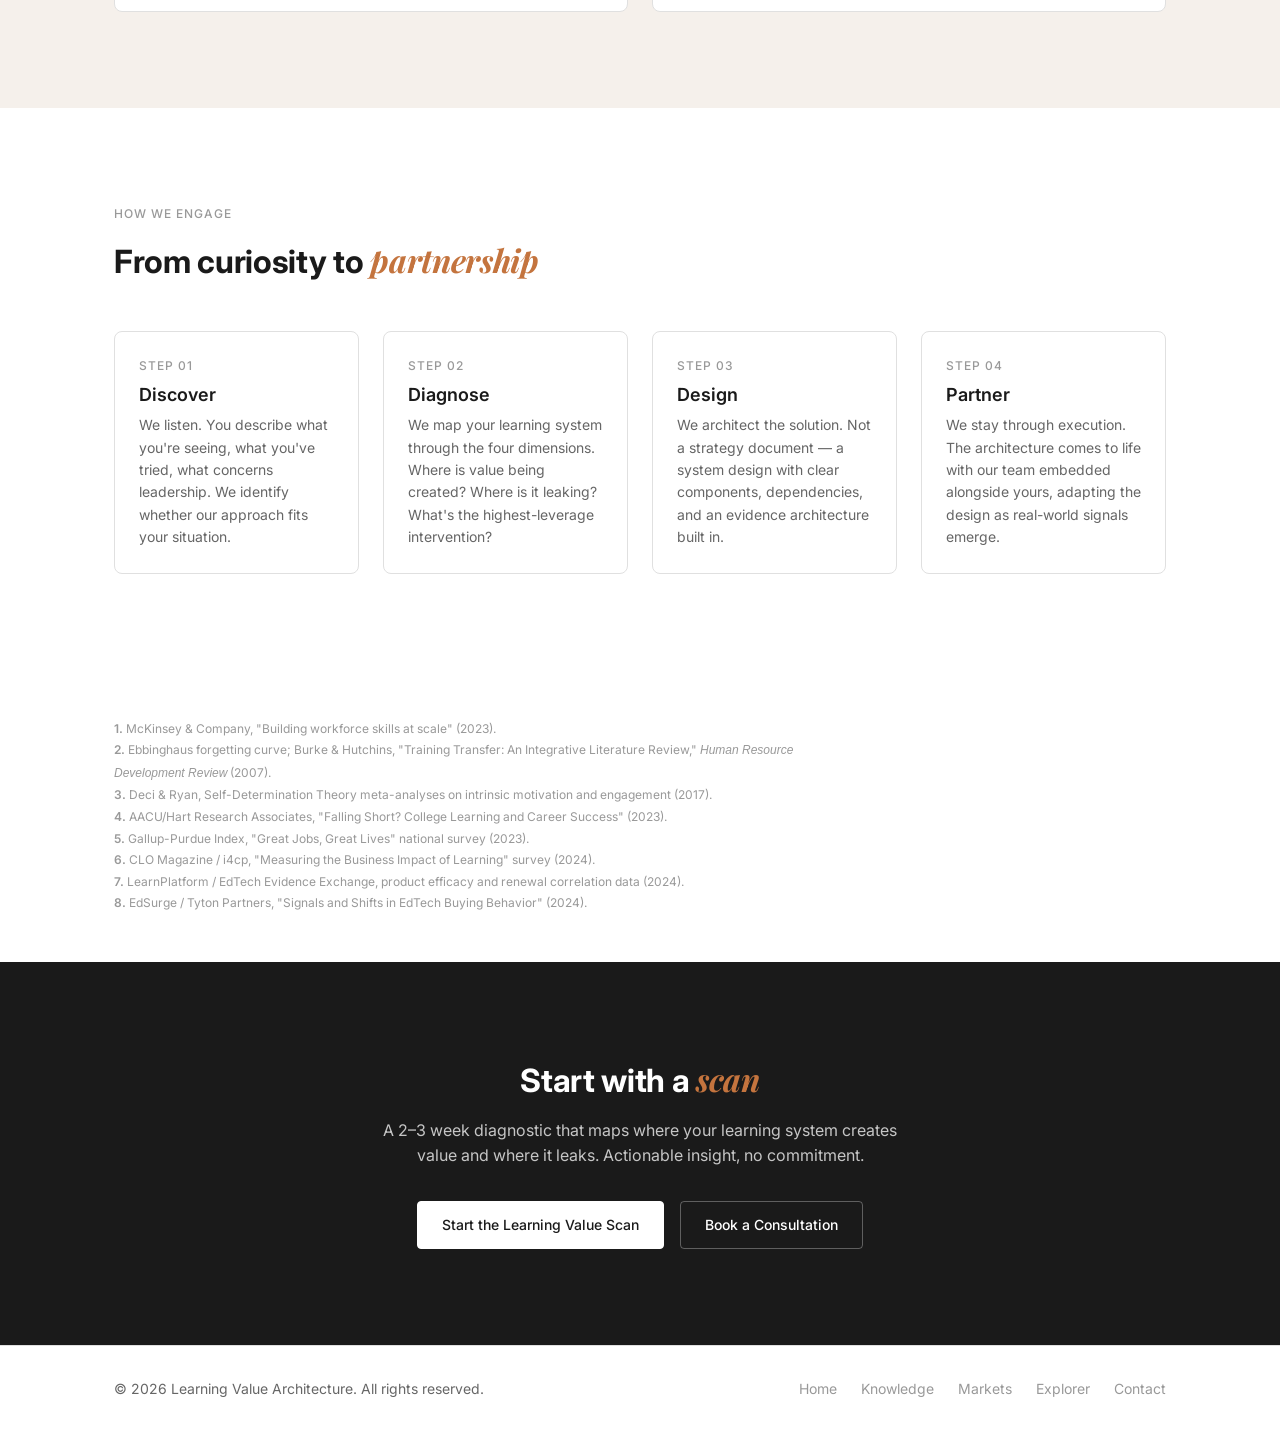
==== commit 46b835b7: "Add source citations, strengthen case study outcomes Phase 6: Add footnote references (1-8) for all " ====
--- a/index.html
+++ b/index.html
@@ -80,17 +80,17 @@
         <div class="grid grid--3">
           <div class="card card--bordered">
             <p class="card__label">PROBLEM 01</p>
-            <h4 class="card__title">68% of leaders report no clear link between learning investment and business outcomes</h4>
+            <h4 class="card__title">68% of leaders report no clear link between learning investment and business outcomes<sup><a href="#fn1" style="color:var(--color-accent);text-decoration:none;">1</a></sup></h4>
             <p class="card__text">Organizations invest significantly in capability development yet cannot demonstrate how learning contributes to strategic goals.</p>
           </div>
           <div class="card card--bordered">
             <p class="card__label">PROBLEM 02</p>
-            <h4 class="card__title">Skills quickly degrade when learning systems lack durability architecture</h4>
+            <h4 class="card__title">Skills quickly degrade when learning systems lack durability architecture<sup><a href="#fn2" style="color:var(--color-accent);text-decoration:none;">2</a></sup></h4>
             <p class="card__text">Most learning programs produce short-term capability spikes that decay within weeks, wasting investment and eroding trust.</p>
           </div>
           <div class="card card--bordered">
             <p class="card__label">PROBLEM 03</p>
-            <h4 class="card__title">Learners disengage when programs feel disconnected from real challenges</h4>
+            <h4 class="card__title">Learners disengage when programs feel disconnected from real challenges<sup><a href="#fn3" style="color:var(--color-accent);text-decoration:none;">3</a></sup></h4>
             <p class="card__text">Without systems-level engagement design, participation drops and completion becomes a vanity metric rather than a capability signal.</p>
           </div>
         </div>
@@ -151,11 +151,11 @@
             <div class="grid grid--2" style="gap: var(--sp-md);">
               <div class="card card--bordered">
                 <p class="stat__value">67%</p>
-                <p class="stat__label">of employers say graduates lack job-ready capabilities</p>
+                <p class="stat__label">of employers say graduates lack job-ready capabilities<sup><a href="#fn4" style="color:var(--color-accent);text-decoration:none;">4</a></sup></p>
               </div>
               <div class="card card--bordered">
                 <p class="stat__value">41%</p>
-                <p class="stat__label">of students question the value of their program experience</p>
+                <p class="stat__label">of students question the value of their program experience<sup><a href="#fn5" style="color:var(--color-accent);text-decoration:none;">5</a></sup></p>
               </div>
             </div>
           </div>
@@ -196,11 +196,11 @@
             <div class="grid grid--2" style="gap: var(--sp-md);">
               <div class="card card--bordered">
                 <p class="stat__value">75%</p>
-                <p class="stat__label">of CLOs cannot demonstrate learning ROI to their board</p>
+                <p class="stat__label">of CLOs cannot demonstrate learning ROI to their board<sup><a href="#fn6" style="color:var(--color-accent);text-decoration:none;">6</a></sup></p>
               </div>
               <div class="card card--bordered">
                 <p class="stat__value">82%</p>
-                <p class="stat__label">of behavior change from training programs fades within 90 days</p>
+                <p class="stat__label">of behavior change from training programs fades within 90 days<sup><a href="#fn2" style="color:var(--color-accent);text-decoration:none;">2</a></sup></p>
               </div>
             </div>
           </div>
@@ -234,11 +234,11 @@
             <div class="grid grid--2" style="gap: var(--sp-md);">
               <div class="card card--bordered">
                 <p class="stat__value">3x</p>
-                <p class="stat__label">renewal rate when EdTech products can demonstrate learning outcomes</p>
+                <p class="stat__label">renewal rate when EdTech products can demonstrate learning outcomes<sup><a href="#fn7" style="color:var(--color-accent);text-decoration:none;">7</a></sup></p>
               </div>
               <div class="card card--bordered">
                 <p class="stat__value">58%</p>
-                <p class="stat__label">of EdTech buyers cite lack of evidence as the top barrier to purchase</p>
+                <p class="stat__label">of EdTech buyers cite lack of evidence as the top barrier to purchase<sup><a href="#fn8" style="color:var(--color-accent);text-decoration:none;">8</a></sup></p>
               </div>
             </div>
           </div>
@@ -390,6 +390,22 @@
             <p class="step__text">We stay through execution. The architecture comes to life with our team embedded alongside yours, adapting the design as real-world signals emerge.</p>
           </div>
         </div>
+      </div>
+    </section>
+
+    <!-- SOURCES -->
+    <section class="section" id="sources" style="padding: var(--sp-2xl) 0;">
+      <div class="container">
+        <p style="font-size: var(--fs-xs); color: var(--color-text-muted); max-width: 720px; line-height: 1.8;">
+          <span id="fn1"><strong>1.</strong> McKinsey &amp; Company, "Building workforce skills at scale" (2023).</span><br>
+          <span id="fn2"><strong>2.</strong> Ebbinghaus forgetting curve; Burke &amp; Hutchins, "Training Transfer: An Integrative Literature Review," <em>Human Resource Development Review</em> (2007).</span><br>
+          <span id="fn3"><strong>3.</strong> Deci &amp; Ryan, Self-Determination Theory meta-analyses on intrinsic motivation and engagement (2017).</span><br>
+          <span id="fn4"><strong>4.</strong> AACU/Hart Research Associates, "Falling Short? College Learning and Career Success" (2023).</span><br>
+          <span id="fn5"><strong>5.</strong> Gallup-Purdue Index, "Great Jobs, Great Lives" national survey (2023).</span><br>
+          <span id="fn6"><strong>6.</strong> CLO Magazine / i4cp, "Measuring the Business Impact of Learning" survey (2024).</span><br>
+          <span id="fn7"><strong>7.</strong> LearnPlatform / EdTech Evidence Exchange, product efficacy and renewal correlation data (2024).</span><br>
+          <span id="fn8"><strong>8.</strong> EdSurge / Tyton Partners, "Signals and Shifts in EdTech Buying Behavior" (2024).</span>
+        </p>
       </div>
     </section>
 
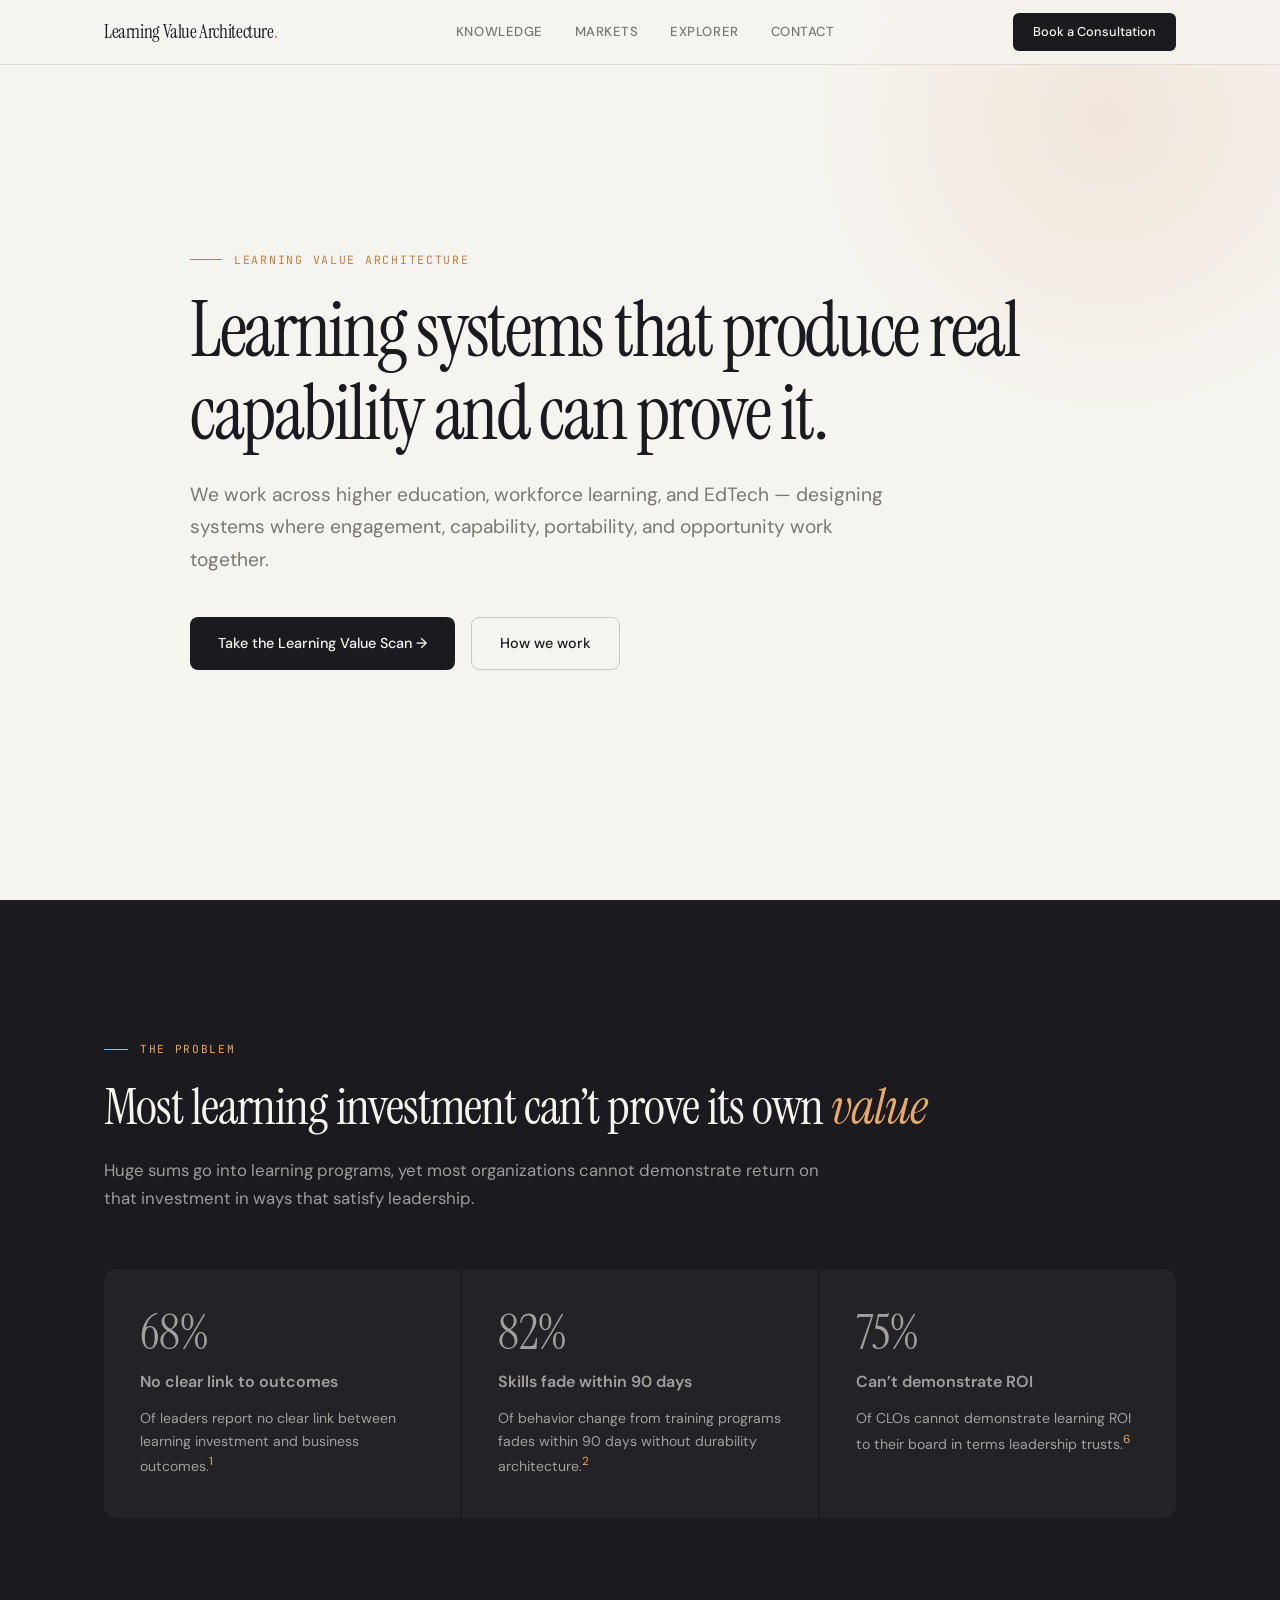
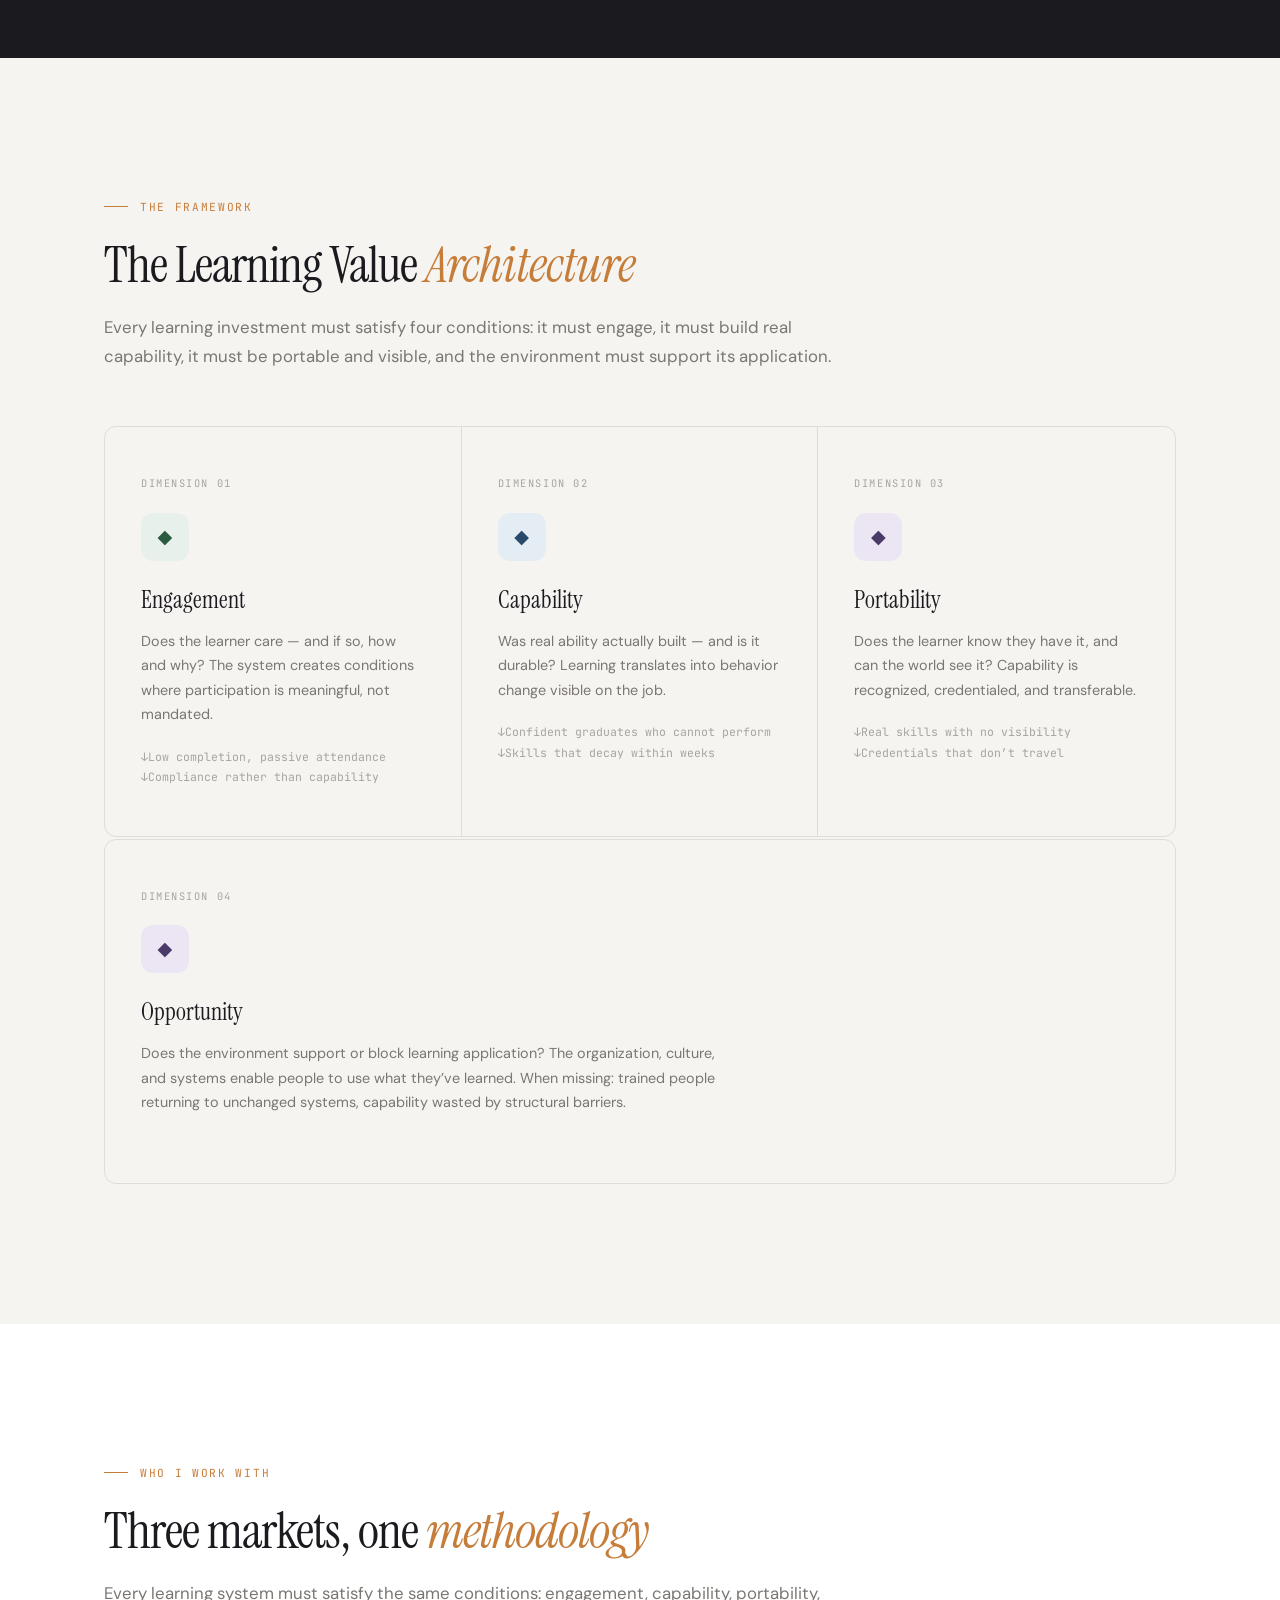
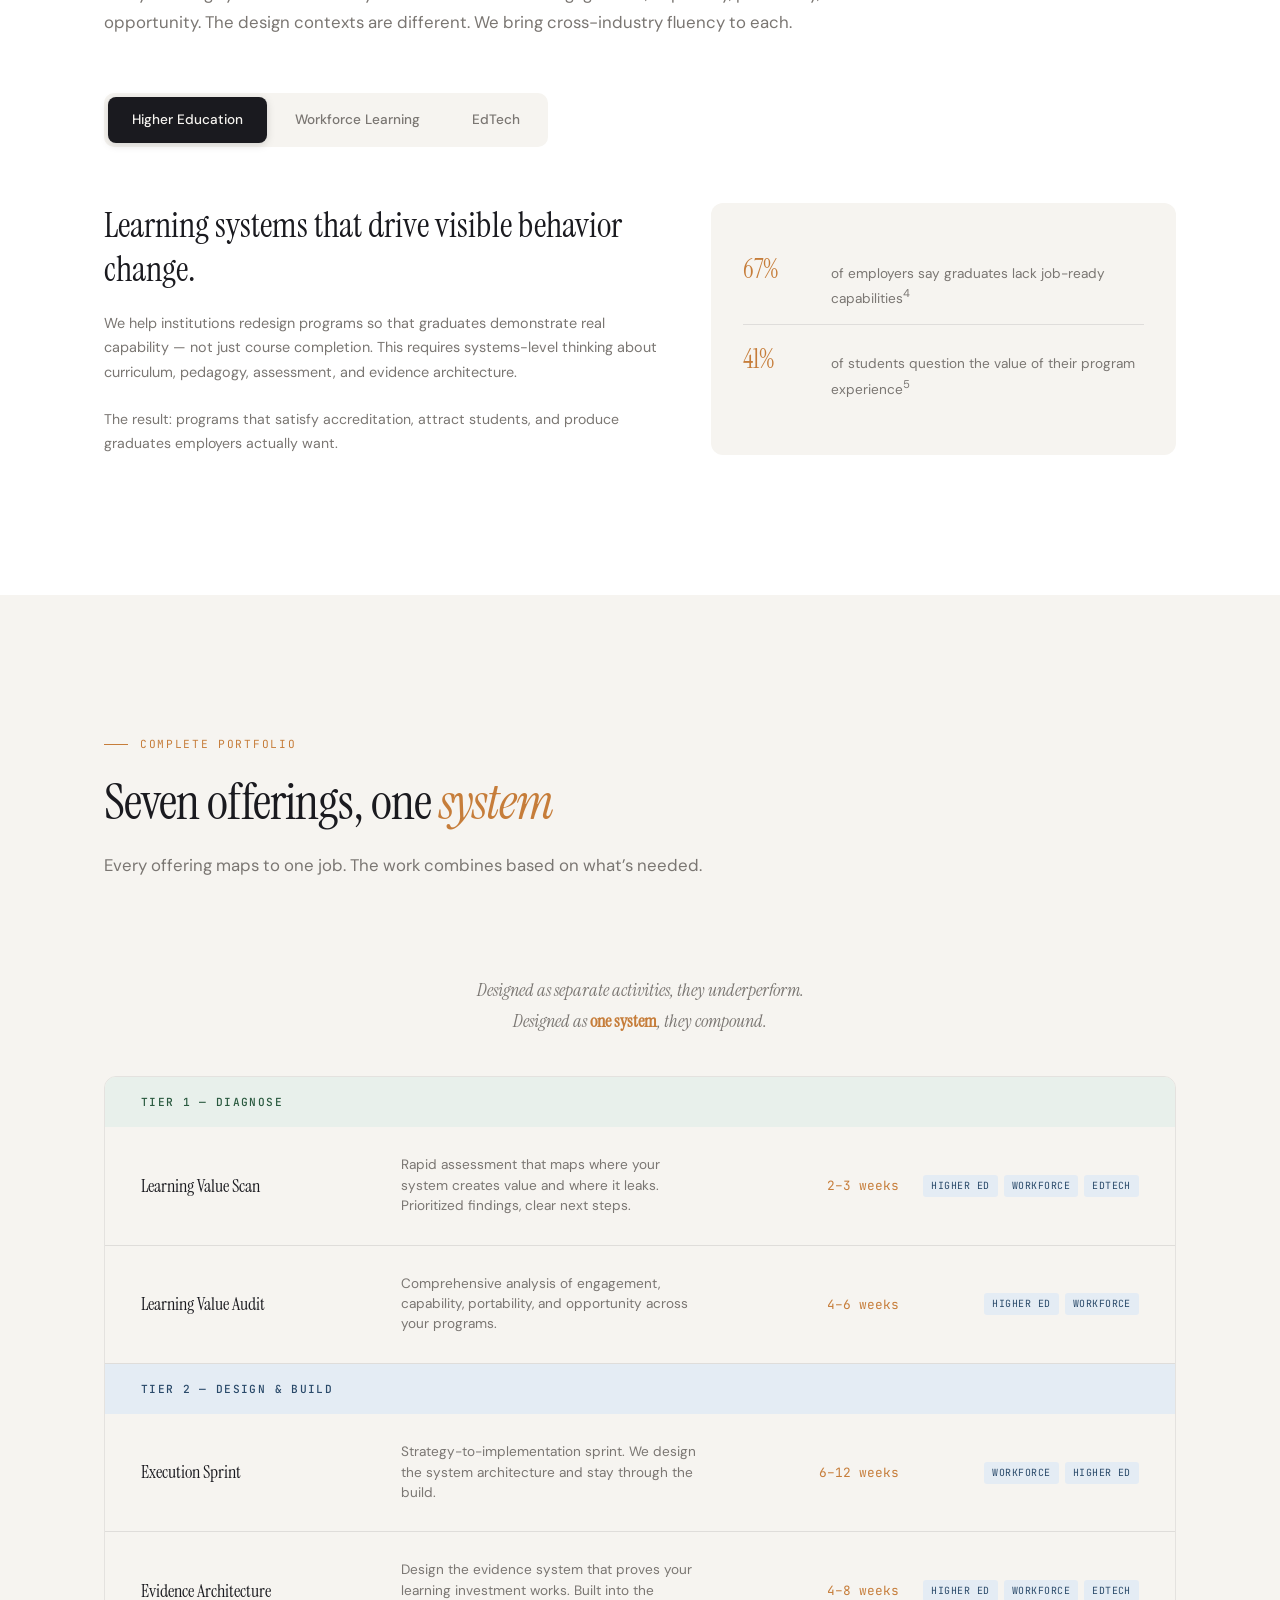
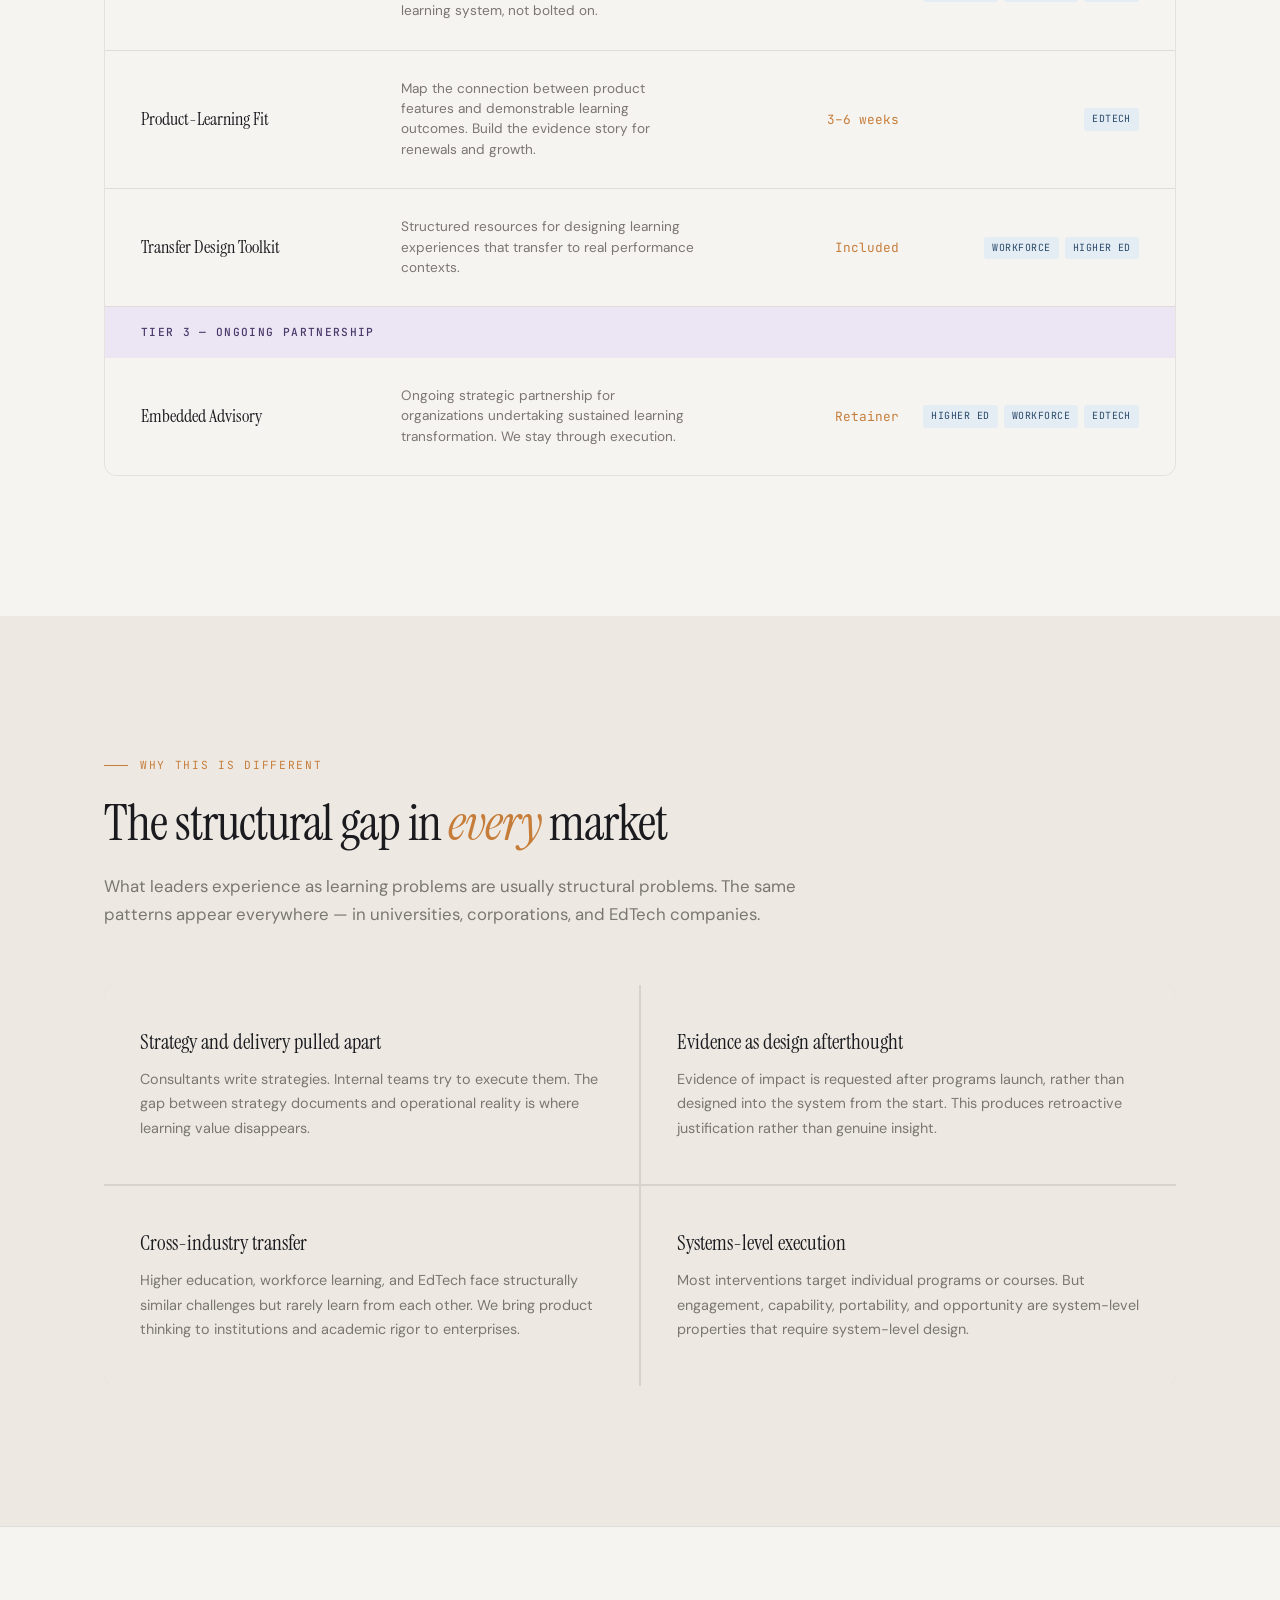
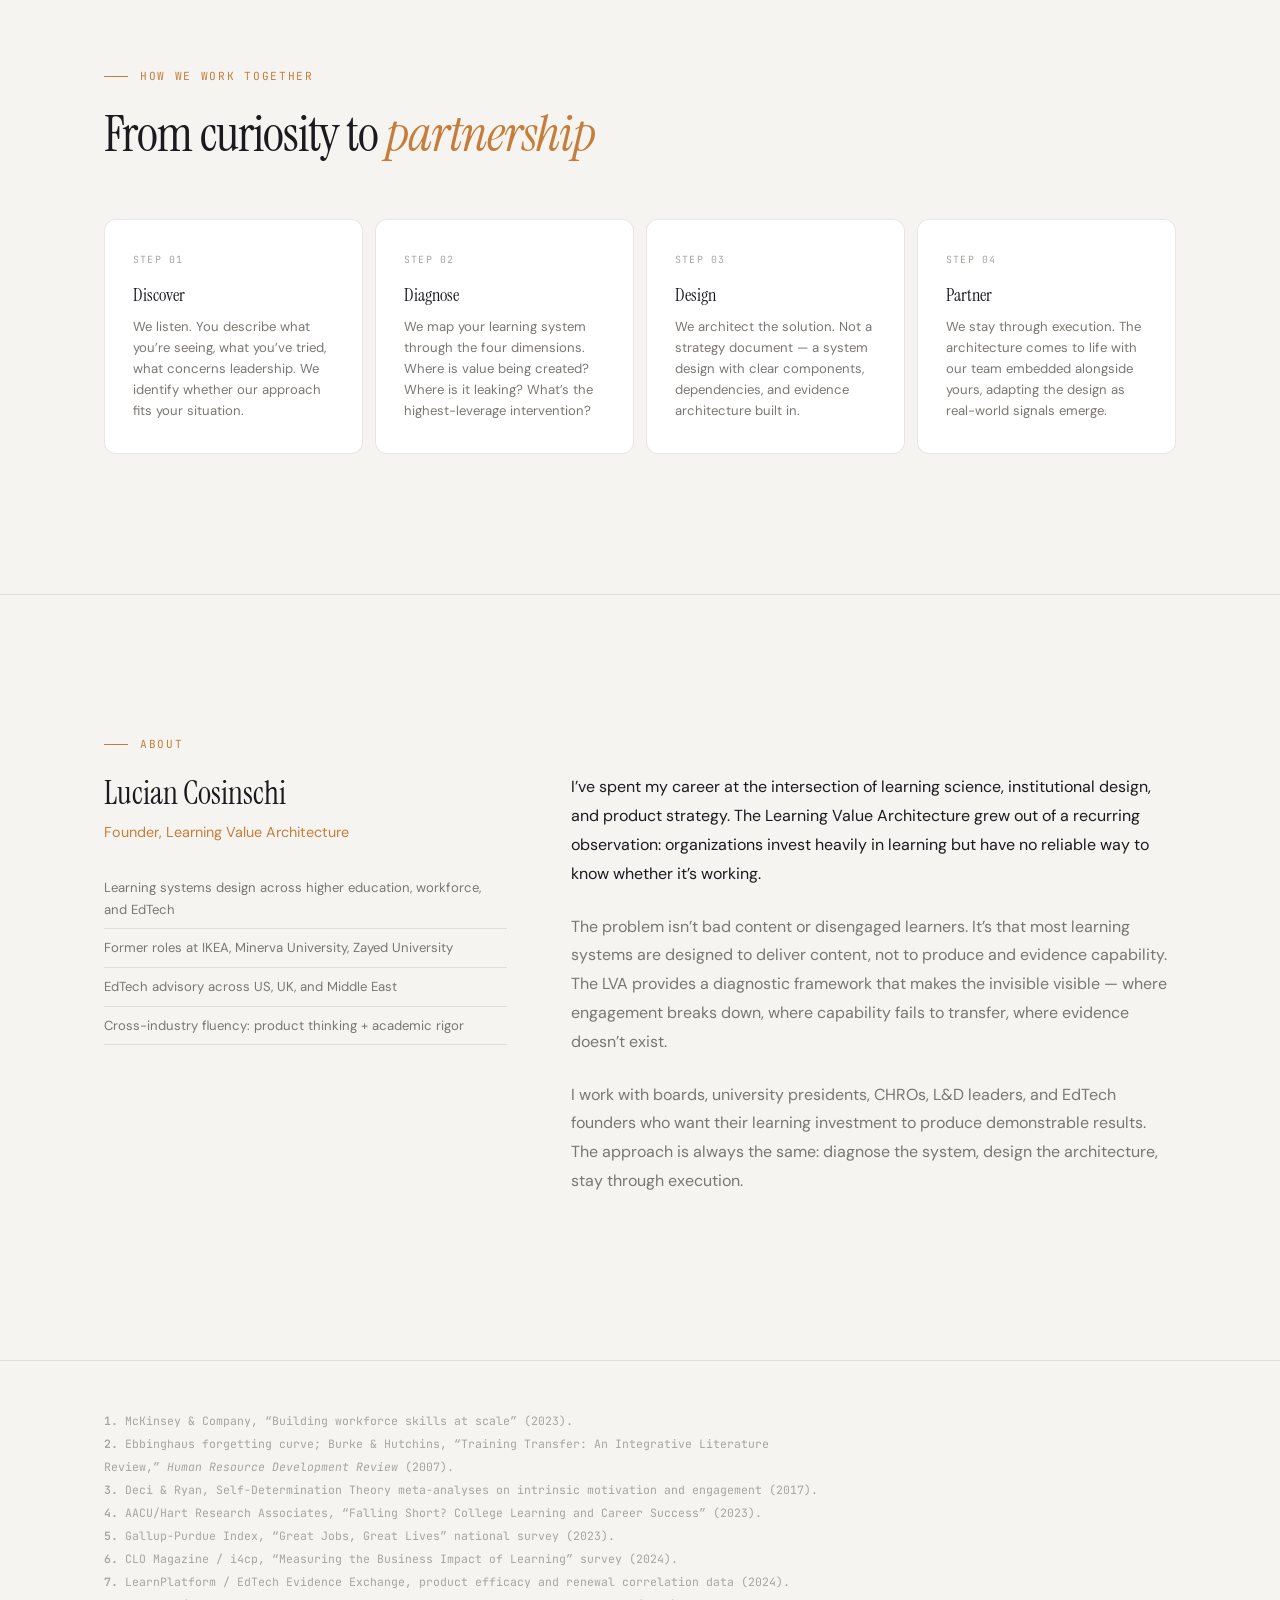
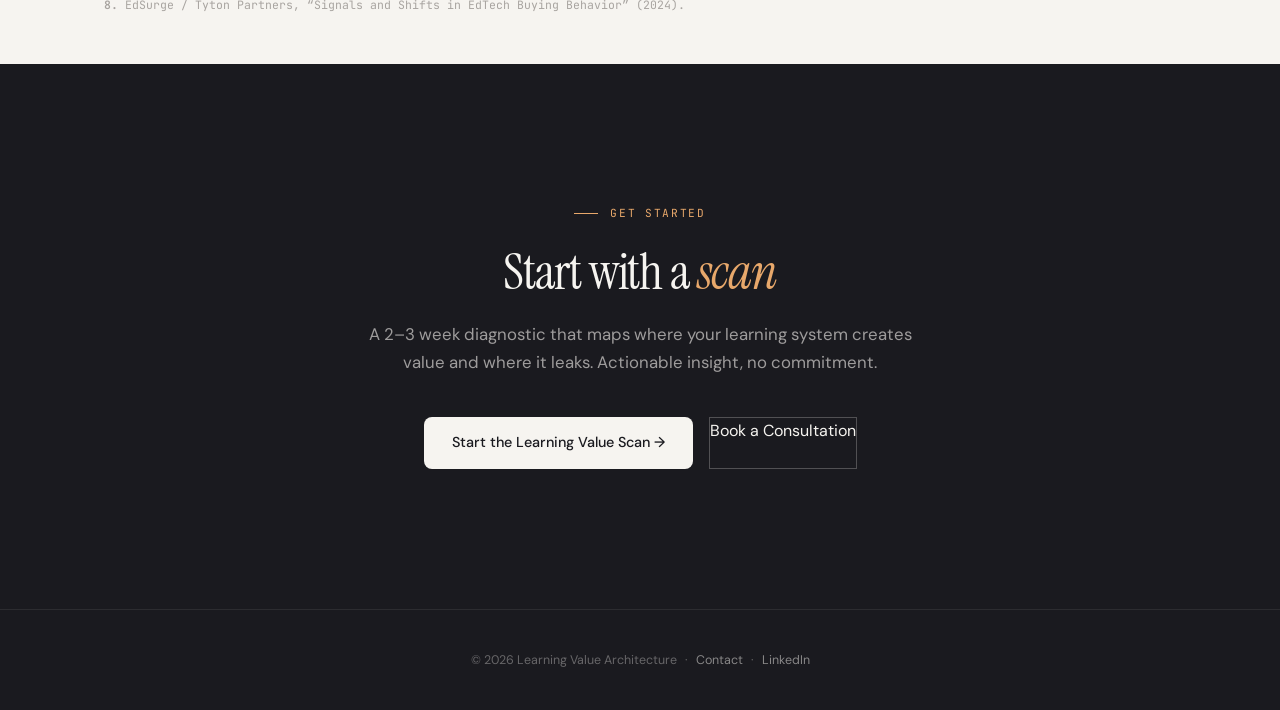
==== commit 15793a61: "Apply Bej Theme design system across all pages Complete visual redesign of the 5-page static site to" ====
--- a/index.html
+++ b/index.html
@@ -26,7 +26,7 @@
   </script>
   <link rel="preconnect" href="https://fonts.googleapis.com">
   <link rel="preconnect" href="https://fonts.gstatic.com" crossorigin>
-  <link href="https://fonts.googleapis.com/css2?family=Inter:wght@400;500;600;700&family=Playfair+Display:ital@1&display=swap" rel="stylesheet">
+  <link href="https://fonts.googleapis.com/css2?family=DM+Sans:wght@300;400;500;600&family=Instrument+Serif:ital@0;1&family=JetBrains+Mono:wght@400;500&display=swap" rel="stylesheet">
   <link rel="stylesheet" href="css/variables.css">
   <link rel="stylesheet" href="css/reset.css">
   <link rel="stylesheet" href="css/base.css">
@@ -36,20 +36,19 @@
 </head>
 <body>
 
-  <!-- Skip to content -->
   <a href="#main" class="sr-only">Skip to main content</a>
 
   <!-- NAVIGATION -->
   <header class="nav">
-    <div class="container nav__inner">
-      <a href="/" class="nav__logo">Learning Value Architecture</a>
+    <div class="nav__inner">
+      <a href="/" class="nav__logo">Learning Value Architecture<span>.</span></a>
       <nav class="nav__links" id="nav-links">
         <a href="how-we-work.html">KNOWLEDGE</a>
         <a href="track-record.html">MARKETS</a>
         <a href="LVA-Explorer.html">EXPLORER</a>
         <a href="contact.html">CONTACT</a>
       </nav>
-      <a href="contact.html" class="btn btn--cta btn--sm nav__cta">Book a Consultation</a>
+      <a href="contact.html" class="nav__cta">Book a Consultation</a>
       <button type="button" class="nav__toggle" id="nav-toggle" aria-label="Toggle menu" aria-expanded="false">
         <span></span><span></span><span></span>
       </button>
@@ -58,83 +57,116 @@
 
   <main id="main">
 
-    <!-- HERO -->
-    <section class="section" id="hero">
-      <div class="container">
-        <p class="section-label">LEARNING VALUE ARCHITECTURE</p>
-        <h1 class="mb-lg" style="max-width: 720px;">Learning systems that produce real capability and can prove it.</h1>
-        <p class="section-intro mb-xl">We work across higher education, workforce learning, and EdTech &mdash; designing systems where engagement, capability, portability, and opportunity work together.</p>
-        <div class="flex flex--gap-md flex--wrap">
-          <a href="contact.html" class="btn btn--primary">See how we can help you</a>
-          <a href="how-we-work.html" class="btn btn--ghost">How we work</a>
-        </div>
-      </div>
-    </section>
-
-    <!-- PROBLEM SECTION -->
-    <section class="section section--cream" id="problem">
-      <div class="container">
-        <p class="section-label">THE CORE CHALLENGE</p>
-        <h2 class="mb-lg" style="max-width: 640px;">Most learning investment can't prove its own <em class="accent">value</em></h2>
-        <p class="section-intro mb-2xl" style="max-width: 640px;">Huge sums go into learning programs, yet most organizations cannot demonstrate return on that investment in ways that satisfy leadership.</p>
-        <div class="grid grid--3">
-          <div class="card card--bordered">
-            <p class="card__label">PROBLEM 01</p>
-            <h4 class="card__title">68% of leaders report no clear link between learning investment and business outcomes<sup><a href="#fn1" style="color:var(--color-accent);text-decoration:none;">1</a></sup></h4>
-            <p class="card__text">Organizations invest significantly in capability development yet cannot demonstrate how learning contributes to strategic goals.</p>
-          </div>
-          <div class="card card--bordered">
-            <p class="card__label">PROBLEM 02</p>
-            <h4 class="card__title">Skills quickly degrade when learning systems lack durability architecture<sup><a href="#fn2" style="color:var(--color-accent);text-decoration:none;">2</a></sup></h4>
-            <p class="card__text">Most learning programs produce short-term capability spikes that decay within weeks, wasting investment and eroding trust.</p>
-          </div>
-          <div class="card card--bordered">
-            <p class="card__label">PROBLEM 03</p>
-            <h4 class="card__title">Learners disengage when programs feel disconnected from real challenges<sup><a href="#fn3" style="color:var(--color-accent);text-decoration:none;">3</a></sup></h4>
-            <p class="card__text">Without systems-level engagement design, participation drops and completion becomes a vanity metric rather than a capability signal.</p>
-          </div>
-        </div>
-      </div>
-    </section>
-
-    <!-- LVA FRAMEWORK -->
+    <!-- SECTION 1: HERO -->
+    <section class="hero" id="hero">
+      <div class="container">
+        <div class="section-label animate-in">
+          <span class="section-label__dash"></span>
+          <span class="section-label__text">Learning Value Architecture</span>
+        </div>
+        <h1 class="animate-in">Learning systems that produce real capability and can prove it.</h1>
+        <p class="subtitle animate-in">We work across higher education, workforce learning, and EdTech &mdash; designing systems where engagement, capability, portability, and opportunity work together.</p>
+        <div class="flex flex--gap-md flex--wrap animate-in">
+          <a href="contact.html" class="btn-primary">Take the Learning Value Scan &rarr;</a>
+          <a href="how-we-work.html" class="btn-secondary">How we work</a>
+        </div>
+      </div>
+    </section>
+
+    <!-- SECTION 2: THE PROBLEM (Dark) -->
+    <section class="section section--dark" id="problem">
+      <div class="container">
+        <div class="section-label animate-in stagger-0">
+          <span class="section-label__dash"></span>
+          <span class="section-label__text">The Problem</span>
+        </div>
+        <h2 class="animate-in stagger-2" style="margin-bottom: 20px;">Most learning investment can&rsquo;t prove its own <em>value</em></h2>
+        <p class="section-lead animate-in stagger-3" style="color: rgba(246, 244, 240, 0.6);">Huge sums go into learning programs, yet most organizations cannot demonstrate return on that investment in ways that satisfy leadership.</p>
+        <div class="grid-3" style="gap: 2px; border-radius: 12px; overflow: hidden;">
+          <div class="stat-card animate-in stagger-4">
+            <p class="stat-card__number">68%</p>
+            <p class="stat-card__headline">No clear link to outcomes</p>
+            <p class="stat-card__body">Of leaders report no clear link between learning investment and business outcomes.<sup style="color:var(--copper-light);">1</sup></p>
+          </div>
+          <div class="stat-card animate-in stagger-4" style="transition-delay: 330ms;">
+            <p class="stat-card__number">82%</p>
+            <p class="stat-card__headline">Skills fade within 90 days</p>
+            <p class="stat-card__body">Of behavior change from training programs fades within 90 days without durability architecture.<sup style="color:var(--copper-light);">2</sup></p>
+          </div>
+          <div class="stat-card animate-in stagger-4" style="transition-delay: 410ms;">
+            <p class="stat-card__number">75%</p>
+            <p class="stat-card__headline">Can&rsquo;t demonstrate ROI</p>
+            <p class="stat-card__body">Of CLOs cannot demonstrate learning ROI to their board in terms leadership trusts.<sup style="color:var(--copper-light);">6</sup></p>
+          </div>
+        </div>
+      </div>
+    </section>
+
+    <!-- SECTION 3: THE FRAMEWORK -->
     <section class="section" id="framework">
       <div class="container">
-        <div class="text-center mb-2xl">
-          <h2 class="mb-md">The Learning Value <em class="accent">Architecture</em></h2>
-          <p class="section-intro" style="margin: 0 auto;">Every learning investment must satisfy four conditions: it must engage, it must build real capability, it must be portable and visible, and the environment must support its application. The Learning Value Architecture designs all four as one system.</p>
-        </div>
-        <div class="grid grid--4">
-          <div class="card">
-            <p class="card__label">DIMENSION 01</p>
-            <h4 class="card__title">Engagement</h4>
-            <p class="card__text">Does the learner care &mdash; and if so, how and why? The system creates conditions where participation is meaningful, not mandated. When missing: low completion, passive attendance, compliance rather than capability.</p>
-          </div>
-          <div class="card">
-            <p class="card__label">DIMENSION 02</p>
-            <h4 class="card__title">Capability</h4>
-            <p class="card__text">Was real ability actually built &mdash; and is it durable? Learning translates into behavior change visible on the job, not knowledge tested in a quiz. When missing: confident graduates who cannot perform, skills that decay within weeks.</p>
-          </div>
-          <div class="card">
-            <p class="card__label">DIMENSION 03</p>
-            <h4 class="card__title">Portability</h4>
-            <p class="card__text">Does the learner know they have it, and can the world see it? Capability is recognized, credentialed, and transferable across contexts. When missing: real skills with no visibility, credentials that don&rsquo;t travel, talent that stays hidden.</p>
-          </div>
-          <div class="card">
-            <p class="card__label">DIMENSION 04</p>
-            <h4 class="card__title">Opportunity</h4>
-            <p class="card__text">Does the environment support or block learning application? The organization, culture, and systems enable people to use what they&rsquo;ve learned. When missing: trained people returning to unchanged systems, capability wasted by structural barriers.</p>
-          </div>
-        </div>
-      </div>
-    </section>
-
-    <!-- THREE MARKETS -->
-    <section class="section section--cream" id="markets">
-      <div class="container">
-        <h2 class="mb-md">Three markets, one <em class="accent">methodology</em></h2>
-        <p class="section-intro mb-xl">Every learning system must satisfy the same conditions: engagement, capability, portability, opportunity. The design contexts are different. We bring cross-industry fluency to each.</p>
-        <div class="tabs mb-xl" role="tablist" aria-label="Market segments">
+        <div class="section-label animate-in stagger-0">
+          <span class="section-label__dash"></span>
+          <span class="section-label__text">The Framework</span>
+        </div>
+        <h2 class="animate-in stagger-2" style="margin-bottom: 20px;">The Learning Value <em>Architecture</em></h2>
+        <p class="section-lead animate-in stagger-3">Every learning investment must satisfy four conditions: it must engage, it must build real capability, it must be portable and visible, and the environment must support its application.</p>
+
+        <div class="dimensions-container animate-in stagger-4">
+          <div class="dimension-card">
+            <p class="dimension-card__label">Dimension 01</p>
+            <div class="dimension-card__icon dimension-card__icon--engagement">&#9670;</div>
+            <h3 class="dimension-card__title">Engagement</h3>
+            <p class="dimension-card__description">Does the learner care &mdash; and if so, how and why? The system creates conditions where participation is meaningful, not mandated.</p>
+            <div class="dimension-card__examples">
+              <span>Low completion, passive attendance</span>
+              <span>Compliance rather than capability</span>
+            </div>
+          </div>
+          <div class="dimension-card">
+            <p class="dimension-card__label">Dimension 02</p>
+            <div class="dimension-card__icon dimension-card__icon--capability">&#9670;</div>
+            <h3 class="dimension-card__title">Capability</h3>
+            <p class="dimension-card__description">Was real ability actually built &mdash; and is it durable? Learning translates into behavior change visible on the job.</p>
+            <div class="dimension-card__examples">
+              <span>Confident graduates who cannot perform</span>
+              <span>Skills that decay within weeks</span>
+            </div>
+          </div>
+          <div class="dimension-card">
+            <p class="dimension-card__label">Dimension 03</p>
+            <div class="dimension-card__icon dimension-card__icon--evidence">&#9670;</div>
+            <h3 class="dimension-card__title">Portability</h3>
+            <p class="dimension-card__description">Does the learner know they have it, and can the world see it? Capability is recognized, credentialed, and transferable.</p>
+            <div class="dimension-card__examples">
+              <span>Real skills with no visibility</span>
+              <span>Credentials that don&rsquo;t travel</span>
+            </div>
+          </div>
+        </div>
+
+        <div style="margin-top: 2px;">
+          <div class="animate-in stagger-5" style="border: 1px solid var(--border-light); border-radius: 12px; padding: 48px 36px;">
+            <p class="dimension-card__label">Dimension 04</p>
+            <div class="dimension-card__icon dimension-card__icon--opportunity">&#9670;</div>
+            <h3 class="dimension-card__title">Opportunity</h3>
+            <p class="dimension-card__description" style="max-width: 600px;">Does the environment support or block learning application? The organization, culture, and systems enable people to use what they&rsquo;ve learned. When missing: trained people returning to unchanged systems, capability wasted by structural barriers.</p>
+          </div>
+        </div>
+      </div>
+    </section>
+
+    <!-- SECTION 4: THREE MARKETS (White bg) -->
+    <section class="section section--white" id="markets">
+      <div class="container">
+        <div class="section-label animate-in stagger-0">
+          <span class="section-label__dash"></span>
+          <span class="section-label__text">Who I Work With</span>
+        </div>
+        <h2 class="animate-in stagger-2" style="margin-bottom: 20px;">Three markets, one <em>methodology</em></h2>
+        <p class="section-lead animate-in stagger-3">Every learning system must satisfy the same conditions: engagement, capability, portability, opportunity. The design contexts are different. We bring cross-industry fluency to each.</p>
+
+        <div class="tab-pills animate-in stagger-4" role="tablist" aria-label="Market segments">
           <button type="button" class="tab-pill is-active" data-tab="higher-ed" role="tab" aria-selected="true" aria-controls="tab-higher-ed" id="pill-higher-ed" tabindex="0">Higher Education</button>
           <button type="button" class="tab-pill" data-tab="workforce" role="tab" aria-selected="false" aria-controls="tab-workforce" id="pill-workforce" tabindex="-1">Workforce Learning</button>
           <button type="button" class="tab-pill" data-tab="edtech" role="tab" aria-selected="false" aria-controls="tab-edtech" id="pill-edtech" tabindex="-1">EdTech</button>
@@ -142,281 +174,283 @@
 
         <!-- Higher Education Panel -->
         <div class="tab-panel is-active" id="tab-higher-ed" role="tabpanel" aria-labelledby="pill-higher-ed">
-          <div class="grid grid--2">
+          <div class="split-market">
             <div>
-              <h3 class="mb-md">Learning systems that drive visible behavior change.</h3>
-              <p class="mb-lg">We help institutions redesign programs so that graduates demonstrate real capability &mdash; not just course completion. This requires systems-level thinking about curriculum, pedagogy, assessment, and evidence architecture.</p>
-              <p class="card__text">The result: programs that satisfy accreditation, attract students, and produce graduates employers actually want.</p>
-            </div>
-            <div class="grid grid--2" style="gap: var(--sp-md);">
-              <div class="card card--bordered">
-                <p class="stat__value">67%</p>
-                <p class="stat__label">of employers say graduates lack job-ready capabilities<sup><a href="#fn4" style="color:var(--color-accent);text-decoration:none;">4</a></sup></p>
-              </div>
-              <div class="card card--bordered">
-                <p class="stat__value">41%</p>
-                <p class="stat__label">of students question the value of their program experience<sup><a href="#fn5" style="color:var(--color-accent);text-decoration:none;">5</a></sup></p>
-              </div>
-            </div>
-          </div>
-          <div class="grid grid--3 mt-xl">
-            <div class="card card--bordered">
-              <p class="card__label">CORE OFFERING</p>
-              <h4 class="card__title">Learning Value Scan</h4>
-              <p class="card__text">A diagnostic that maps where your learning system creates value and where it leaks.</p>
-            </div>
-            <div class="card card--bordered">
-              <p class="card__label">CORE OFFERING</p>
-              <h4 class="card__title">Learning Value Audit</h4>
-              <p class="card__text">Deep analysis of engagement, capability, portability, and opportunity across your programs.</p>
-            </div>
-            <div class="card card--bordered">
-              <p class="card__label">CORE OFFERING</p>
-              <h4 class="card__title">Evidence Architecture</h4>
-              <p class="card__text">Design the system that proves your programs work &mdash; to accreditors, employers, and students.</p>
-            </div>
-          </div>
-          <div class="mt-lg">
-            <div class="card card--bordered">
-              <p class="card__label">ALSO AVAILABLE</p>
-              <h4 class="card__title">Embedded Advisory</h4>
-              <p class="card__text">Ongoing strategic partnership for institutions undertaking multi-year transformation. We stay through execution, not just strategy.</p>
+              <h3 style="font-size: clamp(1.6rem, 3vw, 2.2rem); margin-bottom: 20px;">Learning systems that drive visible behavior change.</h3>
+              <p style="font-size: 0.9rem; color: var(--text-muted); line-height: 1.7; margin-bottom: 24px;">We help institutions redesign programs so that graduates demonstrate real capability &mdash; not just course completion. This requires systems-level thinking about curriculum, pedagogy, assessment, and evidence architecture.</p>
+              <p style="font-size: 0.88rem; color: var(--text-muted);">The result: programs that satisfy accreditation, attract students, and produce graduates employers actually want.</p>
+            </div>
+            <div class="evidence-panel">
+              <div class="stat-inline">
+                <span class="stat-inline__number">67%</span>
+                <span class="stat-inline__text">of employers say graduates lack job-ready capabilities<sup>4</sup></span>
+              </div>
+              <div class="stat-inline">
+                <span class="stat-inline__number">41%</span>
+                <span class="stat-inline__text">of students question the value of their program experience<sup>5</sup></span>
+              </div>
             </div>
           </div>
         </div>
 
         <!-- Workforce Learning Panel -->
         <div class="tab-panel" id="tab-workforce" role="tabpanel" aria-labelledby="pill-workforce">
-          <div class="grid grid--2">
+          <div class="split-market">
             <div>
-              <h3 class="mb-md">Learning systems that change how people perform &mdash; and prove it.</h3>
-              <p class="mb-lg">We design workforce learning systems where behavior change is visible to business leaders, not just L&amp;D. The evidence is built into the system, so the conversation shifts from "did people complete the training?" to "did performance change?"</p>
-              <p class="card__text">The result: learning investment that leadership trusts because results are demonstrable.</p>
-            </div>
-            <div class="grid grid--2" style="gap: var(--sp-md);">
-              <div class="card card--bordered">
-                <p class="stat__value">75%</p>
-                <p class="stat__label">of CLOs cannot demonstrate learning ROI to their board<sup><a href="#fn6" style="color:var(--color-accent);text-decoration:none;">6</a></sup></p>
-              </div>
-              <div class="card card--bordered">
-                <p class="stat__value">82%</p>
-                <p class="stat__label">of behavior change from training programs fades within 90 days<sup><a href="#fn2" style="color:var(--color-accent);text-decoration:none;">2</a></sup></p>
-              </div>
-            </div>
-          </div>
-          <div class="grid grid--3 mt-xl">
-            <div class="card card--bordered">
-              <p class="card__label">CORE OFFERING</p>
-              <h4 class="card__title">Learning Value Scan</h4>
-              <p class="card__text">Rapid diagnostic of your learning system's value creation and leakage points.</p>
-            </div>
-            <div class="card card--bordered">
-              <p class="card__label">CORE OFFERING</p>
-              <h4 class="card__title">Learning Value Audit</h4>
-              <p class="card__text">Comprehensive analysis of how your learning programs drive &mdash; or fail to drive &mdash; business performance.</p>
-            </div>
-            <div class="card card--bordered">
-              <p class="card__label">CORE OFFERING</p>
-              <h4 class="card__title">Execution Sprint</h4>
-              <p class="card__text">Strategy-to-implementation in weeks, not months. We design and build the system with you.</p>
+              <h3 style="font-size: clamp(1.6rem, 3vw, 2.2rem); margin-bottom: 20px;">Learning systems that change how people perform &mdash; and prove it.</h3>
+              <p style="font-size: 0.9rem; color: var(--text-muted); line-height: 1.7; margin-bottom: 24px;">We design workforce learning systems where behavior change is visible to business leaders, not just L&amp;D. The evidence is built into the system, so the conversation shifts from &ldquo;did people complete the training?&rdquo; to &ldquo;did performance change?&rdquo;</p>
+              <p style="font-size: 0.88rem; color: var(--text-muted);">The result: learning investment that leadership trusts because results are demonstrable.</p>
+            </div>
+            <div class="evidence-panel">
+              <div class="stat-inline">
+                <span class="stat-inline__number">75%</span>
+                <span class="stat-inline__text">of CLOs cannot demonstrate learning ROI to their board<sup>6</sup></span>
+              </div>
+              <div class="stat-inline">
+                <span class="stat-inline__number">82%</span>
+                <span class="stat-inline__text">of behavior change from training programs fades within 90 days<sup>2</sup></span>
+              </div>
             </div>
           </div>
         </div>
 
         <!-- EdTech Panel -->
         <div class="tab-panel" id="tab-edtech" role="tabpanel" aria-labelledby="pill-edtech">
-          <div class="grid grid--2">
+          <div class="split-market">
             <div>
-              <h3 class="mb-md">Prove your product works. Turn evidence into growth.</h3>
-              <p class="mb-lg">We help EdTech companies build product-learning fit: the evidence that your product produces real learning outcomes. This turns customer success stories into renewal conversations and expansion revenue.</p>
-              <p class="card__text">The result: stronger renewals, credible impact claims, and a product story grounded in evidence rather than anecdote.</p>
-            </div>
-            <div class="grid grid--2" style="gap: var(--sp-md);">
-              <div class="card card--bordered">
-                <p class="stat__value">3x</p>
-                <p class="stat__label">renewal rate when EdTech products can demonstrate learning outcomes<sup><a href="#fn7" style="color:var(--color-accent);text-decoration:none;">7</a></sup></p>
-              </div>
-              <div class="card card--bordered">
-                <p class="stat__value">58%</p>
-                <p class="stat__label">of EdTech buyers cite lack of evidence as the top barrier to purchase<sup><a href="#fn8" style="color:var(--color-accent);text-decoration:none;">8</a></sup></p>
-              </div>
-            </div>
-          </div>
-          <div class="grid grid--3 mt-xl">
-            <div class="card card--bordered">
-              <p class="card__label">CORE OFFERING</p>
-              <h4 class="card__title">Product-Learning Fit Sprint</h4>
-              <p class="card__text">Map the connection between your product features and demonstrable learning outcomes.</p>
-            </div>
-            <div class="card card--bordered">
-              <p class="card__label">CORE OFFERING</p>
-              <h4 class="card__title">Evidence Architecture</h4>
-              <p class="card__text">Build the system that captures and communicates your product's impact on learning.</p>
-            </div>
-            <div class="card card--bordered">
-              <p class="card__label">CORE OFFERING</p>
-              <h4 class="card__title">Embedded Advisory</h4>
-              <p class="card__text">Ongoing product strategy partnership focused on learning value and market positioning.</p>
-            </div>
-          </div>
-        </div>
-      </div>
-    </section>
-
-    <!-- SEVEN OFFERINGS -->
+              <h3 style="font-size: clamp(1.6rem, 3vw, 2.2rem); margin-bottom: 20px;">Prove your product works. Turn evidence into growth.</h3>
+              <p style="font-size: 0.9rem; color: var(--text-muted); line-height: 1.7; margin-bottom: 24px;">We help EdTech companies build product-learning fit: the evidence that your product produces real learning outcomes. This turns customer success stories into renewal conversations and expansion revenue.</p>
+              <p style="font-size: 0.88rem; color: var(--text-muted);">The result: stronger renewals, credible impact claims, and a product story grounded in evidence rather than anecdote.</p>
+            </div>
+            <div class="evidence-panel">
+              <div class="stat-inline">
+                <span class="stat-inline__number">3x</span>
+                <span class="stat-inline__text">renewal rate when EdTech products can demonstrate learning outcomes<sup>7</sup></span>
+              </div>
+              <div class="stat-inline">
+                <span class="stat-inline__number">58%</span>
+                <span class="stat-inline__text">of EdTech buyers cite lack of evidence as the top barrier to purchase<sup>8</sup></span>
+              </div>
+            </div>
+          </div>
+        </div>
+      </div>
+    </section>
+
+    <!-- SECTION 5: COMPLETE PORTFOLIO (Offering Table) -->
     <section class="section" id="offerings">
       <div class="container">
-        <h2 class="mb-md">Seven offerings, one <em class="accent">system</em></h2>
-        <p class="section-intro mb-2xl">Every offering maps to one job. The work combines based on what's needed.</p>
-        <div class="mb-md">
-          <div class="tabs mb-xl">
-            <span class="tag tag--dark">Core</span>
-            <span class="tag tag--outline">Add-on offerings</span>
-          </div>
-        </div>
-        <div>
-          <div class="offering">
-            <div class="offering__name">Learning Value Scan</div>
-            <div class="offering__desc">Rapid assessment that maps where your system creates value and where it leaks. Prioritized findings, clear next steps. Typically 2&ndash;3 weeks.</div>
-            <div class="offering__tags">
-              <span class="tag">Higher Ed</span>
-              <span class="tag">Workforce</span>
-              <span class="tag">EdTech</span>
-            </div>
-          </div>
-          <div class="offering">
-            <div class="offering__name">Transfer Design Toolkit</div>
-            <div class="offering__desc">Structured resources for designing learning experiences that transfer to real performance contexts. Templates, frameworks, implementation guides.</div>
-            <div class="offering__tags">
-              <span class="tag">Workforce</span>
-              <span class="tag">Higher Ed</span>
-            </div>
-          </div>
-          <div class="offering">
-            <div class="offering__name">Learning Value Audit</div>
-            <div class="offering__desc">Comprehensive analysis of engagement, capability, portability, and opportunity across your learning programs. Stakeholder interviews, data analysis, system mapping.</div>
-            <div class="offering__tags">
-              <span class="tag">Higher Ed</span>
-              <span class="tag">Workforce</span>
-            </div>
-          </div>
-          <div class="offering">
-            <div class="offering__name">Execution Sprint</div>
-            <div class="offering__desc">Strategy-to-implementation sprint. We design the system architecture and stay through the build. Typically 6&ndash;12 weeks.</div>
-            <div class="offering__tags">
-              <span class="tag">Workforce</span>
-              <span class="tag">Higher Ed</span>
-            </div>
-          </div>
-          <div class="offering">
-            <div class="offering__name">Evidence Architecture</div>
-            <div class="offering__desc">Design the evidence system that proves your learning investment works. Built into the learning system, not bolted on.</div>
-            <div class="offering__tags">
-              <span class="tag">Higher Ed</span>
-              <span class="tag">Workforce</span>
-              <span class="tag">EdTech</span>
-            </div>
-          </div>
-          <div class="offering">
-            <div class="offering__name">Product-Learning Fit</div>
-            <div class="offering__desc">For EdTech: map the connection between product features and demonstrable learning outcomes. Build the evidence story for renewals and growth.</div>
-            <div class="offering__tags">
-              <span class="tag">EdTech</span>
-            </div>
-          </div>
-          <div class="offering">
-            <div class="offering__name">Embedded Advisory</div>
-            <div class="offering__desc">Ongoing strategic partnership for organizations undertaking sustained learning transformation. We stay through execution.</div>
-            <div class="offering__tags">
-              <span class="tag">Higher Ed</span>
-              <span class="tag">Workforce</span>
-              <span class="tag">EdTech</span>
-            </div>
-          </div>
-        </div>
-      </div>
-    </section>
-
-    <!-- STRUCTURAL GAP -->
-    <section class="section section--cream" id="structural-gap">
-      <div class="container">
-        <h2 class="mb-md">The structural gap in <em class="accent">every</em> market</h2>
-        <p class="section-intro mb-2xl">What leaders experience as learning problems are usually structural problems. The same patterns appear everywhere &mdash; in universities, corporations, and EdTech companies.</p>
-        <div class="grid grid--2">
-          <div class="card card--bordered">
-            <h4 class="card__title">Strategy and delivery pulled apart</h4>
-            <p class="card__text">Consultants write strategies. Internal teams try to execute them. The gap between strategy documents and operational reality is where learning value disappears.</p>
-          </div>
-          <div class="card card--bordered">
-            <h4 class="card__title">Evidence as design afterthought</h4>
-            <p class="card__text">Evidence of impact is requested after programs launch, rather than designed into the system from the start. This produces retroactive justification rather than genuine insight.</p>
-          </div>
-          <div class="card card--bordered">
-            <h4 class="card__title">Cross-industry transfer</h4>
-            <p class="card__text">Higher education, workforce learning, and EdTech face structurally similar challenges but rarely learn from each other. We bring product thinking to institutions and academic rigor to enterprises.</p>
-          </div>
-          <div class="card card--bordered">
-            <h4 class="card__title">Systems-level execution</h4>
-            <p class="card__text">Most interventions target individual programs or courses. But engagement, capability, portability, and opportunity are system-level properties that require system-level design.</p>
-          </div>
-        </div>
-      </div>
-    </section>
-
-    <!-- PARTNERSHIP PROCESS -->
-    <section class="section" id="process">
-      <div class="container">
-        <p class="section-label">HOW WE ENGAGE</p>
-        <h2 class="mb-2xl">From curiosity to <em class="accent">partnership</em></h2>
-        <div class="steps">
-          <div class="step card card--bordered">
-            <p class="step__number">Step 01</p>
-            <h4 class="step__title">Discover</h4>
-            <p class="step__text">We listen. You describe what you're seeing, what you've tried, what concerns leadership. We identify whether our approach fits your situation.</p>
-          </div>
-          <div class="step card card--bordered">
-            <p class="step__number">Step 02</p>
-            <h4 class="step__title">Diagnose</h4>
-            <p class="step__text">We map your learning system through the four dimensions. Where is value being created? Where is it leaking? What's the highest-leverage intervention?</p>
-          </div>
-          <div class="step card card--bordered">
-            <p class="step__number">Step 03</p>
-            <h4 class="step__title">Design</h4>
-            <p class="step__text">We architect the solution. Not a strategy document &mdash; a system design with clear components, dependencies, and an evidence architecture built in.</p>
-          </div>
-          <div class="step card card--bordered">
-            <p class="step__number">Step 04</p>
-            <h4 class="step__title">Partner</h4>
-            <p class="step__text">We stay through execution. The architecture comes to life with our team embedded alongside yours, adapting the design as real-world signals emerge.</p>
+        <div class="section-label animate-in stagger-0">
+          <span class="section-label__dash"></span>
+          <span class="section-label__text">Complete Portfolio</span>
+        </div>
+        <h2 class="animate-in stagger-2" style="margin-bottom: 20px;">Seven offerings, one <em>system</em></h2>
+        <p class="section-lead animate-in stagger-3">Every offering maps to one job. The work combines based on what&rsquo;s needed.</p>
+
+        <div class="tagline-centered animate-in stagger-4">
+          <p>Designed as separate activities, they underperform.</p>
+          <p>Designed as <strong>one system</strong>, they compound.</p>
+        </div>
+
+        <div class="offering-table animate-in stagger-5">
+          <!-- Tier 1: Diagnose -->
+          <div class="offering-table__tier-header offering-table__tier-header--t1">Tier 1 &mdash; Diagnose</div>
+          <div class="offering-table__row">
+            <div class="offering-table__name">Learning Value Scan</div>
+            <div class="offering-table__desc">Rapid assessment that maps where your system creates value and where it leaks. Prioritized findings, clear next steps.</div>
+            <div class="offering-table__price">2&ndash;3 weeks</div>
+            <div class="offering-table__markets">
+              <span class="market-badge">Higher Ed</span>
+              <span class="market-badge">Workforce</span>
+              <span class="market-badge">EdTech</span>
+            </div>
+          </div>
+          <div class="offering-table__row">
+            <div class="offering-table__name">Learning Value Audit</div>
+            <div class="offering-table__desc">Comprehensive analysis of engagement, capability, portability, and opportunity across your programs.</div>
+            <div class="offering-table__price">4&ndash;6 weeks</div>
+            <div class="offering-table__markets">
+              <span class="market-badge">Higher Ed</span>
+              <span class="market-badge">Workforce</span>
+            </div>
+          </div>
+
+          <!-- Tier 2: Design & Build -->
+          <div class="offering-table__tier-header offering-table__tier-header--t2">Tier 2 &mdash; Design &amp; Build</div>
+          <div class="offering-table__row">
+            <div class="offering-table__name">Execution Sprint</div>
+            <div class="offering-table__desc">Strategy-to-implementation sprint. We design the system architecture and stay through the build.</div>
+            <div class="offering-table__price">6&ndash;12 weeks</div>
+            <div class="offering-table__markets">
+              <span class="market-badge">Workforce</span>
+              <span class="market-badge">Higher Ed</span>
+            </div>
+          </div>
+          <div class="offering-table__row">
+            <div class="offering-table__name">Evidence Architecture</div>
+            <div class="offering-table__desc">Design the evidence system that proves your learning investment works. Built into the learning system, not bolted on.</div>
+            <div class="offering-table__price">4&ndash;8 weeks</div>
+            <div class="offering-table__markets">
+              <span class="market-badge">Higher Ed</span>
+              <span class="market-badge">Workforce</span>
+              <span class="market-badge">EdTech</span>
+            </div>
+          </div>
+          <div class="offering-table__row">
+            <div class="offering-table__name">Product-Learning Fit</div>
+            <div class="offering-table__desc">Map the connection between product features and demonstrable learning outcomes. Build the evidence story for renewals and growth.</div>
+            <div class="offering-table__price">3&ndash;6 weeks</div>
+            <div class="offering-table__markets">
+              <span class="market-badge">EdTech</span>
+            </div>
+          </div>
+          <div class="offering-table__row">
+            <div class="offering-table__name">Transfer Design Toolkit</div>
+            <div class="offering-table__desc">Structured resources for designing learning experiences that transfer to real performance contexts.</div>
+            <div class="offering-table__price">Included</div>
+            <div class="offering-table__markets">
+              <span class="market-badge">Workforce</span>
+              <span class="market-badge">Higher Ed</span>
+            </div>
+          </div>
+
+          <!-- Tier 3: Partner -->
+          <div class="offering-table__tier-header offering-table__tier-header--t3">Tier 3 &mdash; Ongoing Partnership</div>
+          <div class="offering-table__row">
+            <div class="offering-table__name">Embedded Advisory</div>
+            <div class="offering-table__desc">Ongoing strategic partnership for organizations undertaking sustained learning transformation. We stay through execution.</div>
+            <div class="offering-table__price">Retainer</div>
+            <div class="offering-table__markets">
+              <span class="market-badge">Higher Ed</span>
+              <span class="market-badge">Workforce</span>
+              <span class="market-badge">EdTech</span>
+            </div>
+          </div>
+        </div>
+      </div>
+    </section>
+
+    <!-- SECTION 6: STRUCTURAL GAP (Warm accent bg) -->
+    <section class="section section--warm-accent" id="structural-gap">
+      <div class="container">
+        <div class="section-label animate-in stagger-0">
+          <span class="section-label__dash"></span>
+          <span class="section-label__text">Why This Is Different</span>
+        </div>
+        <h2 class="animate-in stagger-2" style="margin-bottom: 20px;">The structural gap in <em>every</em> market</h2>
+        <p class="section-lead animate-in stagger-3">What leaders experience as learning problems are usually structural problems. The same patterns appear everywhere &mdash; in universities, corporations, and EdTech companies.</p>
+
+        <div class="gap-grid animate-in stagger-4">
+          <div class="gap-card">
+            <h3>Strategy and delivery pulled apart</h3>
+            <p>Consultants write strategies. Internal teams try to execute them. The gap between strategy documents and operational reality is where learning value disappears.</p>
+          </div>
+          <div class="gap-card">
+            <h3>Evidence as design afterthought</h3>
+            <p>Evidence of impact is requested after programs launch, rather than designed into the system from the start. This produces retroactive justification rather than genuine insight.</p>
+          </div>
+          <div class="gap-card">
+            <h3>Cross-industry transfer</h3>
+            <p>Higher education, workforce learning, and EdTech face structurally similar challenges but rarely learn from each other. We bring product thinking to institutions and academic rigor to enterprises.</p>
+          </div>
+          <div class="gap-card">
+            <h3>Systems-level execution</h3>
+            <p>Most interventions target individual programs or courses. But engagement, capability, portability, and opportunity are system-level properties that require system-level design.</p>
+          </div>
+        </div>
+      </div>
+    </section>
+
+    <!-- SECTION 7: HOW WE WORK (with divider) -->
+    <section class="section" id="process" style="border-top: 1px solid var(--border-light);">
+      <div class="container">
+        <div class="section-label animate-in stagger-0">
+          <span class="section-label__dash"></span>
+          <span class="section-label__text">How We Work Together</span>
+        </div>
+        <h2 class="animate-in stagger-2" style="margin-bottom: 56px;">From curiosity to <em>partnership</em></h2>
+
+        <div class="step-cards">
+          <div class="step-card animate-in stagger-4">
+            <p class="step-card__number">Step 01</p>
+            <h4 class="step-card__title">Discover</h4>
+            <p class="step-card__body">We listen. You describe what you&rsquo;re seeing, what you&rsquo;ve tried, what concerns leadership. We identify whether our approach fits your situation.</p>
+          </div>
+          <div class="step-card animate-in stagger-4" style="transition-delay: 330ms;">
+            <p class="step-card__number">Step 02</p>
+            <h4 class="step-card__title">Diagnose</h4>
+            <p class="step-card__body">We map your learning system through the four dimensions. Where is value being created? Where is it leaking? What&rsquo;s the highest-leverage intervention?</p>
+          </div>
+          <div class="step-card animate-in stagger-4" style="transition-delay: 410ms;">
+            <p class="step-card__number">Step 03</p>
+            <h4 class="step-card__title">Design</h4>
+            <p class="step-card__body">We architect the solution. Not a strategy document &mdash; a system design with clear components, dependencies, and evidence architecture built in.</p>
+          </div>
+          <div class="step-card animate-in stagger-4" style="transition-delay: 490ms;">
+            <p class="step-card__number">Step 04</p>
+            <h4 class="step-card__title">Partner</h4>
+            <p class="step-card__body">We stay through execution. The architecture comes to life with our team embedded alongside yours, adapting the design as real-world signals emerge.</p>
+          </div>
+        </div>
+      </div>
+    </section>
+
+    <!-- SECTION 8: ABOUT (with divider) -->
+    <section class="section" id="about" style="border-top: 1px solid var(--border-light);">
+      <div class="container">
+        <div class="section-label animate-in stagger-0">
+          <span class="section-label__dash"></span>
+          <span class="section-label__text">About</span>
+        </div>
+
+        <div class="about-section">
+          <div class="animate-in stagger-2">
+            <h3 class="about__name">Lucian Cosinschi</h3>
+            <p class="about__title">Founder, Learning Value Architecture</p>
+            <ul class="about__credential-list">
+              <li class="about__credential">Learning systems design across higher education, workforce, and EdTech</li>
+              <li class="about__credential">Former roles at IKEA, Minerva University, Zayed University</li>
+              <li class="about__credential">EdTech advisory across US, UK, and Middle East</li>
+              <li class="about__credential">Cross-industry fluency: product thinking + academic rigor</li>
+            </ul>
+          </div>
+          <div class="about__narrative animate-in stagger-3">
+            <p>I&rsquo;ve spent my career at the intersection of learning science, institutional design, and product strategy. The Learning Value Architecture grew out of a recurring observation: organizations invest heavily in learning but have no reliable way to know whether it&rsquo;s working.</p>
+            <p>The problem isn&rsquo;t bad content or disengaged learners. It&rsquo;s that most learning systems are designed to deliver content, not to produce and evidence capability. The LVA provides a diagnostic framework that makes the invisible visible &mdash; where engagement breaks down, where capability fails to transfer, where evidence doesn&rsquo;t exist.</p>
+            <p>I work with boards, university presidents, CHROs, L&amp;D leaders, and EdTech founders who want their learning investment to produce demonstrable results. The approach is always the same: diagnose the system, design the architecture, stay through execution.</p>
           </div>
         </div>
       </div>
     </section>
 
     <!-- SOURCES -->
-    <section class="section" id="sources" style="padding: var(--sp-2xl) 0;">
-      <div class="container">
-        <p style="font-size: var(--fs-xs); color: var(--color-text-muted); max-width: 720px; line-height: 1.8;">
-          <span id="fn1"><strong>1.</strong> McKinsey &amp; Company, "Building workforce skills at scale" (2023).</span><br>
-          <span id="fn2"><strong>2.</strong> Ebbinghaus forgetting curve; Burke &amp; Hutchins, "Training Transfer: An Integrative Literature Review," <em>Human Resource Development Review</em> (2007).</span><br>
+    <section style="padding: 48px 0; border-top: 1px solid var(--border-light);">
+      <div class="container">
+        <p style="font-size: 0.72rem; font-family: var(--font-mono); color: var(--text-muted-light); max-width: 720px; line-height: 2;">
+          <span id="fn1"><strong>1.</strong> McKinsey &amp; Company, &ldquo;Building workforce skills at scale&rdquo; (2023).</span><br>
+          <span id="fn2"><strong>2.</strong> Ebbinghaus forgetting curve; Burke &amp; Hutchins, &ldquo;Training Transfer: An Integrative Literature Review,&rdquo; <em>Human Resource Development Review</em> (2007).</span><br>
           <span id="fn3"><strong>3.</strong> Deci &amp; Ryan, Self-Determination Theory meta-analyses on intrinsic motivation and engagement (2017).</span><br>
-          <span id="fn4"><strong>4.</strong> AACU/Hart Research Associates, "Falling Short? College Learning and Career Success" (2023).</span><br>
-          <span id="fn5"><strong>5.</strong> Gallup-Purdue Index, "Great Jobs, Great Lives" national survey (2023).</span><br>
-          <span id="fn6"><strong>6.</strong> CLO Magazine / i4cp, "Measuring the Business Impact of Learning" survey (2024).</span><br>
+          <span id="fn4"><strong>4.</strong> AACU/Hart Research Associates, &ldquo;Falling Short? College Learning and Career Success&rdquo; (2023).</span><br>
+          <span id="fn5"><strong>5.</strong> Gallup-Purdue Index, &ldquo;Great Jobs, Great Lives&rdquo; national survey (2023).</span><br>
+          <span id="fn6"><strong>6.</strong> CLO Magazine / i4cp, &ldquo;Measuring the Business Impact of Learning&rdquo; survey (2024).</span><br>
           <span id="fn7"><strong>7.</strong> LearnPlatform / EdTech Evidence Exchange, product efficacy and renewal correlation data (2024).</span><br>
-          <span id="fn8"><strong>8.</strong> EdSurge / Tyton Partners, "Signals and Shifts in EdTech Buying Behavior" (2024).</span>
+          <span id="fn8"><strong>8.</strong> EdSurge / Tyton Partners, &ldquo;Signals and Shifts in EdTech Buying Behavior&rdquo; (2024).</span>
         </p>
       </div>
     </section>
 
-    <!-- CTA FOOTER -->
-    <section class="section section--dark" id="cta">
-      <div class="container text-center">
-        <h2 class="mb-md">Start with a <em class="accent">scan</em></h2>
-        <p style="max-width: 540px; margin: 0 auto var(--sp-xl);">A 2&ndash;3 week diagnostic that maps where your learning system creates value and where it leaks. Actionable insight, no commitment.</p>
-        <div class="flex flex--gap-md" style="justify-content: center;">
-          <a href="contact.html" class="btn btn--white">Start the Learning Value Scan</a>
-          <a href="contact.html" class="btn btn--outline-white">Book a Consultation</a>
+    <!-- SECTION 9: CTA FOOTER (Dark) -->
+    <section class="cta-footer">
+      <div class="container--narrow">
+        <div class="section-label animate-in stagger-0" style="justify-content: center;">
+          <span class="section-label__dash" style="background: var(--copper-light);"></span>
+          <span class="section-label__text" style="color: var(--copper-light);">Get Started</span>
+        </div>
+        <h2 class="animate-in stagger-2">Start with a <em>scan</em></h2>
+        <p class="animate-in stagger-3">A 2&ndash;3 week diagnostic that maps where your learning system creates value and where it leaks. Actionable insight, no commitment.</p>
+        <div class="cta-footer__actions animate-in stagger-5">
+          <a href="contact.html" class="btn-light">Start the Learning Value Scan &rarr;</a>
+          <a href="contact.html" class="btn-ghost-light">Book a Consultation</a>
         </div>
       </div>
     </section>
@@ -424,25 +458,24 @@
   </main>
 
   <!-- FOOTER -->
-  <footer class="footer">
-    <div class="container footer__inner">
-      <p>&copy; 2026 Learning Value Architecture. All rights reserved.</p>
-      <div class="flex flex--gap-lg">
-        <a href="/">Home</a>
-        <a href="how-we-work.html">Knowledge</a>
-        <a href="track-record.html">Markets</a>
-        <a href="LVA-Explorer.html">Explorer</a>
-        <a href="contact.html">Contact</a>
-      </div>
+  <footer>
+    <div class="footer__inner">
+      <span>&copy; 2026 Learning Value Architecture</span>
+      <span>&middot;</span>
+      <a href="contact.html">Contact</a>
+      <span>&middot;</span>
+      <a href="https://linkedin.com" target="_blank" rel="noopener noreferrer">LinkedIn</a>
     </div>
   </footer>
 
   <noscript>
     <style>
-      .tab-panel { display: block !important; margin-bottom: var(--sp-2xl); }
-      .tabs[role="tablist"] { display: none; }
+      .tab-panel { display: block !important; margin-bottom: 48px; }
+      [role="tablist"], .tab-pills { display: none; }
+      .animate-in { opacity: 1; filter: none; transform: none; }
     </style>
   </noscript>
   <script src="js/main.js" defer></script>
+  <script src="js/animations.js" defer></script>
 </body>
 </html>
--- a/css/variables.css
+++ b/css/variables.css
@@ -1,52 +1,51 @@
 :root {
-  /* Colors */
-  --color-white: #FFFFFF;
-  --color-cream: #F5F0EB;
-  --color-dark: #1A1A1A;
-  --color-accent: #C4743E;
-  --color-cta: #2D6A4F;
-  --color-cta-hover: #245840;
-  --color-border: #E0E0E0;
-  --color-tag-bg: #F0F0F0;
-  --color-text-secondary: #666666;
-  --color-text-muted: #999999;
+  /* Backgrounds */
+  --bg-warm:        #f6f4f0;
+  --bg-warm-accent: #ede9e2;
+  --bg-dark:        #1a1a1f;
+  --bg-white:       #ffffff;
+  --bg-card-dark:   rgba(246, 244, 240, 0.04);
+
+  /* Text */
+  --text-primary:   #1a1a1f;
+  --text-light:     #f6f4f0;
+  --text-muted:     #7a7672;
+  --text-muted-light: #a8a4a0;
+
+  /* Accent — Copper/Gold */
+  --copper:         #c67d3a;
+  --copper-light:   #e8a86b;
+  --copper-warm:    #c67d3a;
+
+  /* Tier Colors */
+  --tier1-bg:       #e8f0eb;
+  --tier1-text:     #2a5a3f;
+  --tier2-bg:       #e4ecf4;
+  --tier2-text:     #2a4a6a;
+  --tier3-bg:       #ece6f4;
+  --tier3-text:     #4a3a6a;
+
+  /* Dimension Diamond Icons */
+  --dim-engagement: #2a5a3f;
+  --dim-capability: #2a4a6a;
+  --dim-evidence:   #4a3a6a;
+
+  /* Borders & Dividers */
+  --border-light:   rgba(26, 26, 31, 0.1);
+  --border-strong:  rgba(26, 26, 31, 0.2);
+
+  /* Header */
+  --header-bg:      rgba(246, 244, 240, 0.85);
 
   /* Typography */
-  --font-sans: 'Inter', -apple-system, BlinkMacSystemFont, 'Segoe UI', sans-serif;
-  --font-serif: 'Playfair Display', 'Georgia', serif;
-  --fs-xs: 0.75rem;
-  --fs-sm: 0.875rem;
-  --fs-base: 1rem;
-  --fs-lg: 1.125rem;
-  --fs-xl: 1.25rem;
-  --fs-2xl: 1.5rem;
-  --fs-3xl: 2rem;
-  --fs-4xl: 2.75rem;
-  --fs-5xl: 3.25rem;
-  --lh-tight: 1.15;
-  --lh-snug: 1.3;
-  --lh-normal: 1.6;
-  --ls-nav: 0.08em;
+  --font-display: 'Instrument Serif', Georgia, serif;
+  --font-body: 'DM Sans', system-ui, -apple-system, sans-serif;
+  --font-mono: 'JetBrains Mono', ui-monospace, SFMono-Regular, Menlo, monospace;
 
-  /* Spacing */
-  --sp-xs: 0.25rem;
-  --sp-sm: 0.5rem;
-  --sp-md: 1rem;
-  --sp-lg: 1.5rem;
-  --sp-xl: 2rem;
-  --sp-2xl: 3rem;
-  --sp-3xl: 4rem;
-  --sp-4xl: 6rem;
+  /* Easing */
+  --ease-smooth: cubic-bezier(0.16, 1, 0.3, 1);
 
   /* Layout */
-  --max-width: 1100px;
-  --max-width-narrow: 720px;
-
-  /* Borders */
-  --radius-sm: 4px;
-  --radius-md: 8px;
-  --radius-pill: 100px;
-
-  /* Transitions */
-  --transition: 200ms ease;
+  --max-width: 1200px;
+  --max-width-narrow: 840px;
 }
--- a/css/base.css
+++ b/css/base.css
@@ -1,53 +1,71 @@
 body {
-  font-family: var(--font-sans);
-  font-size: var(--fs-base);
-  line-height: var(--lh-normal);
-  color: var(--color-dark);
-  background-color: var(--color-white);
+  font-family: var(--font-body);
+  font-size: 1rem;
+  line-height: 1.65;
+  color: var(--text-primary);
+  background-color: var(--bg-warm);
+  -webkit-font-smoothing: antialiased;
+  -moz-osx-font-smoothing: grayscale;
 }
 
 h1 {
-  font-size: var(--fs-4xl);
-  font-weight: 700;
-  line-height: var(--lh-tight);
-  letter-spacing: -0.02em;
+  font-family: var(--font-display);
+  font-size: clamp(2.8rem, 6vw, 5.2rem);
+  font-weight: 400;
+  line-height: 1.08;
+  letter-spacing: -0.03em;
+  color: var(--text-primary);
 }
 
 h2 {
-  font-size: var(--fs-3xl);
-  font-weight: 700;
-  line-height: var(--lh-snug);
-  letter-spacing: -0.01em;
+  font-family: var(--font-display);
+  font-size: clamp(2rem, 4vw, 3.2rem);
+  font-weight: 400;
+  line-height: 1.12;
+  letter-spacing: -0.02em;
+  color: var(--text-primary);
 }
 
 h3 {
-  font-size: var(--fs-xl);
-  font-weight: 600;
-  line-height: var(--lh-snug);
+  font-family: var(--font-display);
+  font-size: 1.5rem;
+  font-weight: 400;
+  line-height: 1.25;
+  color: var(--text-primary);
 }
 
 h4 {
-  font-size: var(--fs-lg);
-  font-weight: 600;
-  line-height: var(--lh-snug);
+  font-family: var(--font-display);
+  font-size: 1.25rem;
+  font-weight: 400;
+  line-height: 1.3;
+  color: var(--text-primary);
 }
 
 p {
-  color: var(--color-text-secondary);
-  line-height: var(--lh-normal);
+  color: var(--text-muted);
+  line-height: 1.65;
 }
 
 strong {
   font-weight: 600;
 }
 
-@media (max-width: 899px) {
-  h1 { font-size: var(--fs-3xl); }
-  h2 { font-size: var(--fs-2xl); }
+/* Italic accent pattern */
+h1 em, h2 em, h3 em, h4 em {
+  font-family: var(--font-display);
+  font-style: italic;
+  color: var(--copper);
+  font-weight: 400;
 }
 
-@media (max-width: 599px) {
-  h1 { font-size: var(--fs-2xl); }
-  h2 { font-size: var(--fs-xl); }
-  h3 { font-size: var(--fs-lg); }
+/* Dark section heading accents */
+.dark-section h2 em,
+.section--dark h2 em {
+  color: var(--copper-light);
 }
+
+.dark-section h2,
+.section--dark h2 {
+  color: var(--text-light);
+}
--- a/css/layout.css
+++ b/css/layout.css
@@ -1,34 +1,87 @@
 .container {
   max-width: var(--max-width);
   margin: 0 auto;
-  padding: 0 var(--sp-lg);
+  padding: 0 clamp(24px, 5vw, 80px);
 }
 
 .container--narrow {
   max-width: var(--max-width-narrow);
+  margin: 0 auto;
+  padding: 0 clamp(24px, 5vw, 80px);
 }
 
-.section {
-  padding: var(--sp-4xl) 0;
-}
-
-.section--cream {
-  background-color: var(--color-cream);
+/* Sections */
+section, .section {
+  padding: clamp(80px, 12vw, 140px) 0;
 }
 
 .section--dark {
-  background-color: var(--color-dark);
-  color: var(--color-white);
+  background-color: var(--bg-dark);
+  color: var(--text-light);
 }
 
 .section--dark p {
-  color: rgba(255, 255, 255, 0.75);
+  color: rgba(246, 244, 240, 0.6);
 }
 
-/* Grid layouts */
+.section--white {
+  background-color: var(--bg-white);
+}
+
+.section--warm-accent {
+  background: var(--bg-warm-accent);
+}
+
+/* Grid patterns */
+.grid-3 {
+  display: grid;
+  grid-template-columns: repeat(3, minmax(0, 1fr));
+  gap: 2px;
+}
+
+.grid-2 {
+  display: grid;
+  grid-template-columns: repeat(2, minmax(0, 1fr));
+  gap: 2px;
+}
+
+.grid-4 {
+  display: grid;
+  grid-template-columns: repeat(4, minmax(0, 1fr));
+  gap: 12px;
+}
+
+.grid-2x2 {
+  display: grid;
+  grid-template-columns: repeat(2, minmax(0, 1fr));
+  gap: 2px;
+  background: var(--border-light);
+  border-radius: 12px;
+  overflow: hidden;
+}
+
+.product-grid {
+  display: grid;
+  grid-template-columns: repeat(auto-fit, minmax(270px, 1fr));
+  gap: 16px;
+}
+
+.split-market {
+  display: grid;
+  grid-template-columns: 1.2fr 1fr;
+  gap: 48px;
+}
+
+.split-about {
+  display: grid;
+  grid-template-columns: 1fr 1.5fr;
+  gap: 64px;
+}
+
+/* Legacy grid support */
 .grid {
   display: grid;
-  gap: var(--sp-lg);
+  gap: 16px;
 }
 
 .grid--2 {
@@ -61,34 +114,33 @@
 }
 
 .flex--gap-sm {
-  gap: var(--sp-sm);
+  gap: 8px;
 }
 
 .flex--gap-md {
-  gap: var(--sp-md);
+  gap: 16px;
 }
 
 .flex--gap-lg {
-  gap: var(--sp-lg);
+  gap: 24px;
 }
 
-/* Responsive grid collapse */
-@media (max-width: 899px) {
-  .grid--3 {
-    grid-template-columns: repeat(2, 1fr);
-  }
-  .grid--4 {
-    grid-template-columns: repeat(2, 1fr);
-  }
-}
-
-@media (max-width: 599px) {
-  .grid--2,
+/* Responsive */
+@media (max-width: 1023px) {
+  .grid-3,
+  .grid-2x2,
+  .grid-4,
+  .split-about,
+  .split-market,
   .grid--3,
   .grid--4 {
     grid-template-columns: 1fr;
   }
-  .section {
-    padding: var(--sp-3xl) 0;
+}
+
+@media (max-width: 768px) {
+  .grid-2,
+  .grid--2 {
+    grid-template-columns: 1fr;
   }
 }
--- a/css/components.css
+++ b/css/components.css
@@ -1,66 +1,130 @@
 /* ==========================================
-   ACCENT PATTERN
-   ========================================== */
-.accent {
-  font-family: var(--font-serif);
-  font-style: italic;
-  color: var(--color-accent);
-}
-
-/* ==========================================
-   NAVIGATION
-   ========================================== */
-.nav {
-  position: sticky;
+   SECTION LABELS (Pre-heading pattern)
+   ========================================== */
+.section-label {
+  display: flex;
+  align-items: center;
+  gap: 12px;
+  margin-bottom: 20px;
+}
+
+.section-label__dash {
+  width: 24px;
+  height: 1px;
+  background: var(--copper);
+  flex-shrink: 0;
+}
+
+.section-label__text {
+  font-family: var(--font-mono);
+  font-size: 0.7rem;
+  letter-spacing: 0.15em;
+  text-transform: uppercase;
+  color: var(--copper);
+  font-weight: 400;
+}
+
+/* Dark section labels */
+.section--dark .section-label__dash { background: var(--copper-light); }
+.section--dark .section-label__text { color: var(--copper-light); }
+
+/* Section lead text */
+.section-lead {
+  font-size: 1.05rem;
+  color: var(--text-muted);
+  line-height: 1.7;
+  max-width: 740px;
+  margin-bottom: 56px;
+}
+
+/* ==========================================
+   NAVIGATION / HEADER
+   ========================================== */
+header, .nav {
+  position: fixed;
   top: 0;
-  z-index: 100;
-  background: var(--color-white);
-  border-bottom: 1px solid var(--color-border);
+  left: 0;
+  right: 0;
+  z-index: 120;
+  background: var(--header-bg);
+  backdrop-filter: blur(20px);
+  -webkit-backdrop-filter: blur(20px);
+  border-bottom: 1px solid var(--border-light);
+  transition: box-shadow 0.3s ease;
+}
+
+header.is-scrolled, .nav.is-scrolled {
+  box-shadow: 0 1px 12px rgba(0, 0, 0, 0.06);
 }
 
 .nav__inner {
+  max-width: var(--max-width);
+  margin: 0 auto;
+  padding: 0 clamp(24px, 5vw, 80px);
   display: flex;
   align-items: center;
   justify-content: space-between;
   height: 64px;
 }
 
+/* Logo */
 .nav__logo {
-  font-weight: 600;
-  font-size: var(--fs-sm);
-  letter-spacing: var(--ls-nav);
+  font-family: var(--font-display);
+  font-size: 1.2rem;
+  font-weight: 400;
+  letter-spacing: -0.02em;
+  color: var(--text-primary);
+  text-decoration: none;
   white-space: nowrap;
 }
 
+.nav__logo span {
+  color: var(--copper);
+}
+
+/* Nav links */
 .nav__links {
   display: flex;
+  gap: 32px;
   align-items: center;
-  gap: var(--sp-xl);
 }
 
 .nav__links a {
-  font-size: var(--fs-xs);
+  font-family: var(--font-body);
+  font-size: 0.82rem;
   font-weight: 500;
-  letter-spacing: var(--ls-nav);
+  letter-spacing: 0.04em;
   text-transform: uppercase;
-  color: var(--color-text-secondary);
-  transition: color var(--transition);
+  color: var(--text-muted);
+  text-decoration: none;
+  transition: color 0.2s;
 }
 
 .nav__links a:hover,
 .nav__links a[aria-current="page"] {
-  color: var(--color-dark);
-}
-
-.nav__links a[aria-current="page"] {
-  border-bottom: 2px solid var(--color-accent);
-  padding-bottom: 2px;
-}
-
+  color: var(--text-primary);
+}
+
+/* CTA in nav */
 .nav__cta {
-  margin-left: var(--sp-xl);
-}
-
+  font-family: var(--font-body);
+  font-size: 0.8rem;
+  font-weight: 500;
+  color: var(--bg-warm);
+  background: var(--text-primary);
+  padding: 8px 20px;
+  border-radius: 6px;
+  text-decoration: none;
+  transition: background 0.25s var(--ease-smooth);
+  white-space: nowrap;
+}
+
+.nav__cta:hover {
+  background: var(--copper);
+  color: var(--bg-warm);
+}
+
+/* Mobile nav toggle */
 .nav__toggle {
   display: none;
   flex-direction: column;
@@ -69,103 +133,184 @@
   background: none;
   border: none;
   cursor: pointer;
-  padding: var(--sp-sm);
+  padding: 8px;
 }
 
 .nav__toggle span {
   display: block;
   width: 20px;
   height: 2px;
-  background: var(--color-dark);
-  transition: var(--transition);
-}
-
-@media (max-width: 899px) {
+  background: var(--text-primary);
+  transition: 0.2s ease;
+}
+
+@media (max-width: 768px) {
+  .nav__toggle { display: flex; }
   .nav__links {
-    display: none;
-    position: absolute;
+    position: fixed;
     top: 64px;
-    left: 0;
-    right: 0;
+    left: 0; right: 0; bottom: 0;
+    background: var(--bg-warm);
     flex-direction: column;
-    background: var(--color-white);
-    border-bottom: 1px solid var(--color-border);
-    padding: var(--sp-lg);
-    gap: var(--sp-lg);
-  }
-
-  .nav__links.is-open {
-    display: flex;
-  }
-
-  .nav__cta {
-    margin-left: 0;
-  }
-
-  .nav__toggle {
-    display: flex;
-  }
+    padding: 40px;
+    gap: 24px;
+    transform: translateX(100%);
+    transition: transform 0.35s ease;
+  }
+  .nav__links.open { transform: translateX(0); }
+  .nav__links a { font-size: 1rem; }
+  .nav__cta { margin-left: 0; }
+}
+
+@media (min-width: 769px) and (max-width: 1023px) {
+  .nav__links { gap: 20px; }
 }
 
 /* ==========================================
    BUTTONS
    ========================================== */
+.btn-primary {
+  display: inline-flex;
+  align-items: center;
+  gap: 8px;
+  font-family: var(--font-body);
+  font-size: 0.9rem;
+  font-weight: 500;
+  color: var(--bg-warm);
+  background: var(--text-primary);
+  padding: 14px 28px;
+  border-radius: 8px;
+  border: none;
+  cursor: pointer;
+  text-decoration: none;
+  transition: all 0.25s var(--ease-smooth);
+}
+
+.btn-primary:hover {
+  background: var(--copper);
+  transform: translateY(-1px);
+}
+
+.btn-secondary {
+  display: inline-flex;
+  align-items: center;
+  gap: 8px;
+  font-family: var(--font-body);
+  font-size: 0.9rem;
+  font-weight: 500;
+  color: var(--text-primary);
+  background: transparent;
+  padding: 14px 28px;
+  border-radius: 8px;
+  border: 1.5px solid var(--border-strong);
+  cursor: pointer;
+  text-decoration: none;
+  transition: all 0.25s var(--ease-smooth);
+}
+
+.btn-secondary:hover {
+  border-color: var(--copper);
+  color: var(--copper);
+}
+
+/* Ghost-light on dark backgrounds */
+.section--dark .btn-secondary,
+.btn-ghost-light {
+  background: transparent;
+  color: var(--bg-warm);
+  border: 1.5px solid rgba(246, 244, 240, 0.25);
+}
+
+.section--dark .btn-secondary:hover,
+.btn-ghost-light:hover {
+  border-color: var(--copper-light);
+  color: var(--copper-light);
+}
+
+/* Light button (on dark bg, solid light) */
+.btn-light {
+  display: inline-flex;
+  align-items: center;
+  gap: 8px;
+  font-family: var(--font-body);
+  font-size: 0.9rem;
+  font-weight: 500;
+  background: var(--bg-warm);
+  color: var(--text-primary);
+  padding: 14px 28px;
+  border-radius: 8px;
+  border: none;
+  cursor: pointer;
+  text-decoration: none;
+  transition: all 0.25s var(--ease-smooth);
+}
+
+.btn-light:hover {
+  background: var(--copper-light);
+  color: var(--text-primary);
+}
+
+/* Legacy btn classes for backward compat */
 .btn {
   display: inline-flex;
   align-items: center;
   justify-content: center;
-  padding: 0.75rem 1.5rem;
-  font-size: var(--fs-sm);
+  font-family: var(--font-body);
+  font-size: 0.9rem;
   font-weight: 500;
-  border-radius: var(--radius-sm);
-  border: 1px solid transparent;
+  padding: 14px 28px;
+  border-radius: 8px;
+  border: 1.5px solid transparent;
   cursor: pointer;
-  transition: all var(--transition);
+  transition: all 0.25s var(--ease-smooth);
   white-space: nowrap;
+  text-decoration: none;
 }
 
 .btn--primary {
-  background: var(--color-dark);
-  color: var(--color-white);
-  border-color: var(--color-dark);
+  background: var(--text-primary);
+  color: var(--bg-warm);
+  border-color: var(--text-primary);
 }
 
 .btn--primary:hover {
-  background: #333;
-  border-color: #333;
+  background: var(--copper);
+  border-color: var(--copper);
+  transform: translateY(-1px);
 }
 
 .btn--cta {
-  background: var(--color-cta);
-  color: var(--color-white);
-  border-color: var(--color-cta);
+  background: var(--text-primary);
+  color: var(--bg-warm);
+  border-color: var(--text-primary);
 }
 
 .btn--cta:hover {
-  background: var(--color-cta-hover);
-  border-color: var(--color-cta-hover);
+  background: var(--copper);
+  border-color: var(--copper);
 }
 
 .btn--outline {
   background: transparent;
-  color: var(--color-dark);
-  border-color: var(--color-border);
+  color: var(--text-primary);
+  border-color: var(--border-strong);
 }
 
 .btn--outline:hover {
-  border-color: var(--color-dark);
+  border-color: var(--copper);
+  color: var(--copper);
 }
 
 .btn--ghost {
   background: transparent;
-  color: var(--color-dark);
+  color: var(--text-primary);
   border-color: transparent;
   padding-left: 0;
   padding-right: 0;
 }
 
 .btn--ghost:hover {
-  color: var(--color-accent);
+  color: var(--copper);
 }
 
 .btn--ghost::after {
@@ -173,67 +318,798 @@
 }
 
 .btn--sm {
-  padding: 0.5rem 1rem;
-  font-size: var(--fs-xs);
+  padding: 8px 20px;
+  font-size: 0.8rem;
 }
 
 .btn--white {
-  background: var(--color-white);
-  color: var(--color-dark);
-  border-color: var(--color-white);
+  background: var(--bg-warm);
+  color: var(--text-primary);
+  border-color: var(--bg-warm);
 }
 
 .btn--white:hover {
-  background: var(--color-cream);
-  border-color: var(--color-cream);
+  background: var(--copper-light);
+  border-color: var(--copper-light);
+  color: var(--text-primary);
 }
 
 .btn--outline-white {
   background: transparent;
-  color: var(--color-white);
-  border-color: rgba(255, 255, 255, 0.3);
+  color: var(--bg-warm);
+  border-color: rgba(246, 244, 240, 0.25);
 }
 
 .btn--outline-white:hover {
-  border-color: var(--color-white);
-}
-
-/* ==========================================
-   CARDS
+  border-color: var(--copper-light);
+  color: var(--copper-light);
+}
+
+/* ==========================================
+   TAB PILLS
+   ========================================== */
+.tabs {
+  display: flex;
+  gap: 4px;
+  flex-wrap: wrap;
+}
+
+.tab-pills {
+  display: flex;
+  gap: 4px;
+  background: var(--bg-warm);
+  padding: 4px;
+  border-radius: 10px;
+  width: fit-content;
+  margin-bottom: 56px;
+}
+
+.tab-pill {
+  font-family: var(--font-body);
+  font-size: 0.85rem;
+  font-weight: 500;
+  padding: 12px 24px;
+  border-radius: 8px;
+  border: none;
+  cursor: pointer;
+  color: var(--text-muted);
+  background: transparent;
+  white-space: nowrap;
+  transition: all 0.25s var(--ease-smooth);
+}
+
+.tab-pill:hover {
+  color: var(--text-primary);
+}
+
+.tab-pill.is-active {
+  background: var(--text-primary);
+  color: var(--bg-warm);
+  box-shadow: 0 2px 8px rgba(0, 0, 0, 0.15);
+}
+
+.tab-panel {
+  display: none;
+}
+
+.tab-panel.is-active {
+  display: block;
+}
+
+@media (max-width: 768px) {
+  .tab-pills {
+    width: 100%;
+    flex-direction: column;
+  }
+}
+
+/* ==========================================
+   CARDS — GENERAL
    ========================================== */
 .card {
-  padding: var(--sp-xl);
-  border-radius: var(--radius-md);
+  padding: 32px 28px;
+  border-radius: 12px;
 }
 
 .card--bordered {
-  border: 1px solid var(--color-border);
-  background: var(--color-white);
-}
-
-.card--cream {
-  background: var(--color-cream);
+  border: 1px solid var(--border-light);
+  background: var(--bg-warm);
+}
+
+.card--bordered:hover {
+  border-color: var(--copper);
+  transform: translateY(-2px);
+  box-shadow: 0 8px 32px rgba(198, 125, 58, 0.08);
+  transition: all 0.25s var(--ease-smooth);
 }
 
 .card__label {
-  font-size: var(--fs-xs);
+  font-family: var(--font-mono);
+  font-size: 0.65rem;
+  letter-spacing: 0.15em;
+  text-transform: uppercase;
+  color: var(--text-muted-light);
+  margin-bottom: 16px;
+  font-weight: 400;
+}
+
+.card__title {
+  font-family: var(--font-display);
+  font-size: 1.25rem;
+  font-weight: 400;
+  margin-bottom: 10px;
+  color: var(--text-primary);
+}
+
+.card__text {
+  font-family: var(--font-body);
+  font-size: 0.88rem;
+  color: var(--text-muted);
+  line-height: 1.6;
+}
+
+/* ==========================================
+   STAT CARDS (Dark Section)
+   ========================================== */
+.stat-card {
+  background: var(--bg-card-dark);
+  padding: 40px 36px;
+  transition: background 0.25s var(--ease-smooth);
+}
+
+.stat-card:hover {
+  background: rgba(246, 244, 240, 0.07);
+}
+
+.stat-card__number {
+  font-family: var(--font-display);
+  font-size: 3rem;
+  color: var(--copper-light);
+  line-height: 1;
+  margin-bottom: 12px;
+}
+
+.stat-card__headline {
+  font-family: var(--font-body);
+  font-size: 1rem;
+  font-weight: 600;
+  color: var(--text-light);
+  margin-bottom: 12px;
+}
+
+.stat-card__body {
+  font-family: var(--font-body);
+  font-size: 0.88rem;
+  color: rgba(246, 244, 240, 0.55);
+  line-height: 1.6;
+}
+
+/* Stats on light background */
+.stat__value {
+  font-family: var(--font-display);
+  font-size: 1.6rem;
+  font-weight: 400;
+  color: var(--copper);
+  min-width: 72px;
+  line-height: 1;
+  margin-bottom: 8px;
+}
+
+.stat__label {
+  font-family: var(--font-body);
+  font-size: 0.85rem;
+  color: var(--text-muted);
+}
+
+/* ==========================================
+   DIMENSION CARDS (3-column framework)
+   ========================================== */
+.dimensions-container {
+  border: 1px solid var(--border-light);
+  border-radius: 12px;
+  overflow: hidden;
+  display: grid;
+  grid-template-columns: repeat(3, minmax(0, 1fr));
+}
+
+.dimension-card {
+  padding: 48px 36px;
+  border-right: 1px solid var(--border-light);
+  transition: background 0.25s var(--ease-smooth);
+}
+
+.dimension-card:last-child {
+  border-right: none;
+}
+
+.dimension-card:hover {
+  background: #fff;
+}
+
+.dimension-card__label {
+  font-family: var(--font-mono);
+  font-size: 0.65rem;
+  letter-spacing: 0.15em;
+  text-transform: uppercase;
+  color: var(--text-muted-light);
+  margin-bottom: 20px;
+}
+
+.dimension-card__icon {
+  width: 48px;
+  height: 48px;
+  border-radius: 12px;
+  display: inline-flex;
+  align-items: center;
+  justify-content: center;
+  margin-bottom: 24px;
+  font-size: 1.2rem;
+}
+
+.dimension-card__icon--engagement {
+  background: var(--tier1-bg);
+  color: var(--tier1-text);
+}
+
+.dimension-card__icon--capability {
+  background: var(--tier2-bg);
+  color: var(--tier2-text);
+}
+
+.dimension-card__icon--evidence {
+  background: var(--tier3-bg);
+  color: var(--tier3-text);
+}
+
+.dimension-card__icon--opportunity {
+  background: var(--tier3-bg);
+  color: var(--tier3-text);
+}
+
+.dimension-card__title {
+  font-family: var(--font-display);
+  font-size: 1.5rem;
+  margin-bottom: 14px;
+  line-height: 1.25;
+}
+
+.dimension-card__description {
+  font-family: var(--font-body);
+  font-size: 0.9rem;
+  color: var(--text-muted);
+  line-height: 1.7;
+  margin-bottom: 20px;
+}
+
+.dimension-card__examples {
+  font-family: var(--font-mono);
+  font-size: 0.72rem;
+  color: var(--text-muted-light);
+  line-height: 1.8;
+}
+
+.dimension-card__examples span {
+  display: block;
+}
+
+.dimension-card__examples span::before {
+  content: '\2193 ';
+}
+
+@media (max-width: 1023px) {
+  .dimensions-container {
+    grid-template-columns: 1fr;
+  }
+  .dimension-card {
+    border-right: none;
+    border-bottom: 1px solid var(--border-light);
+  }
+  .dimension-card:last-child {
+    border-bottom: none;
+  }
+}
+
+/* ==========================================
+   SERVICE CARDS (Tier-labeled)
+   ========================================== */
+.service-card {
+  border: 1px solid var(--border-light);
+  border-radius: 12px;
+  padding: 32px 28px;
+  background: var(--bg-warm);
+  transition: all 0.25s var(--ease-smooth);
+}
+
+.service-card:hover {
+  border-color: var(--copper);
+  transform: translateY(-2px);
+  box-shadow: 0 8px 32px rgba(198, 125, 58, 0.08);
+}
+
+.service-card__tier-badge {
+  display: inline-block;
+  font-family: var(--font-mono);
+  font-size: 0.62rem;
+  letter-spacing: 0.12em;
+  text-transform: uppercase;
+  padding: 4px 10px;
+  border-radius: 4px;
+  margin-bottom: 16px;
+}
+
+.service-card__tier-badge--t1 {
+  background: var(--tier1-bg);
+  color: var(--tier1-text);
+}
+
+.service-card__tier-badge--t2 {
+  background: var(--tier2-bg);
+  color: var(--tier2-text);
+}
+
+.service-card__tier-badge--t3 {
+  background: var(--tier3-bg);
+  color: var(--tier3-text);
+}
+
+.service-card__title {
+  font-family: var(--font-display);
+  font-size: 1.25rem;
+  margin-bottom: 10px;
+}
+
+.service-card__description {
+  font-family: var(--font-body);
+  font-size: 0.88rem;
+  color: var(--text-muted);
+  margin-bottom: 18px;
+  line-height: 1.6;
+}
+
+.service-card__price {
+  font-family: var(--font-mono);
+  font-size: 0.78rem;
+  color: var(--copper);
+  margin-bottom: 6px;
+}
+
+.service-card__format {
+  font-size: 0.78rem;
+  color: var(--text-muted-light);
+}
+
+/* ==========================================
+   OFFERING TABLE (Structured Tier Rows)
+   ========================================== */
+.offering-table {
+  border: 1px solid rgba(26, 26, 31, 0.08);
+  border-radius: 12px;
+  overflow: hidden;
+}
+
+.offering-table__tier-header {
+  padding: 16px 36px;
+  font-family: var(--font-mono);
+  font-size: 0.7rem;
   font-weight: 500;
-  letter-spacing: var(--ls-nav);
+  letter-spacing: 0.12em;
   text-transform: uppercase;
-  color: var(--color-text-muted);
-  margin-bottom: var(--sp-md);
-}
-
-.card__title {
-  font-size: var(--fs-lg);
-  font-weight: 600;
-  margin-bottom: var(--sp-sm);
-}
-
-.card__text {
-  font-size: var(--fs-sm);
-  color: var(--color-text-secondary);
-  line-height: var(--lh-normal);
+}
+
+.offering-table__tier-header--t1 {
+  background: var(--tier1-bg);
+  color: var(--tier1-text);
+}
+
+.offering-table__tier-header--t2 {
+  background: var(--tier2-bg);
+  color: var(--tier2-text);
+}
+
+.offering-table__tier-header--t3 {
+  background: var(--tier3-bg);
+  color: var(--tier3-text);
+}
+
+.offering-table__row {
+  display: grid;
+  grid-template-columns: 240px 1fr 180px 220px;
+  gap: 20px;
+  align-items: center;
+  padding: 28px 36px;
+  border-bottom: 1px solid var(--border-light);
+  transition: background 0.2s;
+}
+
+.offering-table__row:last-child {
+  border-bottom: none;
+}
+
+.offering-table__row:hover {
+  background: rgba(246, 244, 240, 0.5);
+}
+
+.offering-table__name {
+  font-family: var(--font-display);
+  font-size: 1.1rem;
+}
+
+.offering-table__desc {
+  font-family: var(--font-body);
+  font-size: 0.85rem;
+  color: var(--text-muted);
+  line-height: 1.5;
+}
+
+.offering-table__price {
+  font-family: var(--font-mono);
+  font-size: 0.8rem;
+  color: var(--copper);
+  text-align: right;
+}
+
+.offering-table__markets {
+  display: flex;
+  gap: 6px;
+  justify-content: flex-end;
+  flex-wrap: wrap;
+}
+
+.market-badge {
+  font-family: var(--font-mono);
+  font-size: 0.62rem;
+  letter-spacing: 0.05em;
+  text-transform: uppercase;
+  padding: 3px 8px;
+  border-radius: 3px;
+  background: var(--tier2-bg);
+  color: var(--tier2-text);
+}
+
+@media (max-width: 1023px) {
+  .offering-table__row {
+    grid-template-columns: 1fr;
+    gap: 8px;
+  }
+  .offering-table__price { text-align: left; }
+  .offering-table__markets { justify-content: flex-start; }
+}
+
+/* ==========================================
+   STEP CARDS (How We Work)
+   ========================================== */
+.step-cards {
+  display: grid;
+  grid-template-columns: repeat(4, minmax(0, 1fr));
+  gap: 12px;
+}
+
+.step-card {
+  border: 1px solid var(--border-light);
+  border-radius: 12px;
+  padding: 32px 28px;
+  background: #fff;
+  transition: all 0.25s var(--ease-smooth);
+}
+
+.step-card:hover {
+  border-color: var(--copper);
+  transform: translateY(-2px);
+  box-shadow: 0 8px 32px rgba(198, 125, 58, 0.08);
+}
+
+.step-card__number {
+  font-family: var(--font-mono);
+  font-size: 0.62rem;
+  letter-spacing: 0.12em;
+  text-transform: uppercase;
+  color: var(--text-muted-light);
+  margin-bottom: 16px;
+}
+
+.step-card__title {
+  font-family: var(--font-display);
+  font-size: 1.15rem;
+  margin-bottom: 8px;
+}
+
+.step-card__body {
+  font-family: var(--font-body);
+  font-size: 0.82rem;
+  color: var(--text-muted);
+  line-height: 1.6;
+}
+
+@media (max-width: 1023px) {
+  .step-cards {
+    grid-template-columns: repeat(2, 1fr);
+  }
+}
+
+@media (max-width: 768px) {
+  .step-cards {
+    grid-template-columns: 1fr;
+  }
+}
+
+/* Legacy steps class */
+.steps {
+  display: grid;
+  grid-template-columns: repeat(4, 1fr);
+  gap: 12px;
+}
+
+.step {
+  border: 1px solid var(--border-light);
+  border-radius: 12px;
+  padding: 32px 28px;
+  background: #fff;
+}
+
+.step:hover {
+  border-color: var(--copper);
+  transform: translateY(-2px);
+  box-shadow: 0 8px 32px rgba(198, 125, 58, 0.08);
+  transition: all 0.25s var(--ease-smooth);
+}
+
+.step__number {
+  font-family: var(--font-mono);
+  font-size: 0.62rem;
+  letter-spacing: 0.12em;
+  text-transform: uppercase;
+  color: var(--text-muted-light);
+  margin-bottom: 16px;
+  font-weight: 400;
+}
+
+.step__title {
+  font-family: var(--font-display);
+  font-size: 1.15rem;
+  font-weight: 400;
+  margin-bottom: 8px;
+}
+
+.step__text {
+  font-family: var(--font-body);
+  font-size: 0.82rem;
+  color: var(--text-muted);
+  line-height: 1.6;
+}
+
+@media (max-width: 1023px) {
+  .steps {
+    grid-template-columns: repeat(2, 1fr);
+  }
+}
+
+@media (max-width: 768px) {
+  .steps {
+    grid-template-columns: 1fr;
+  }
+}
+
+/* ==========================================
+   GAP CARDS (2x2 structural gap)
+   ========================================== */
+.gap-grid {
+  display: grid;
+  grid-template-columns: repeat(2, minmax(0, 1fr));
+  gap: 2px;
+  background: var(--border-light);
+  border-radius: 12px;
+  overflow: hidden;
+}
+
+.gap-card {
+  padding: 44px 36px;
+  background: var(--bg-warm-accent);
+}
+
+.gap-card h3 {
+  font-family: var(--font-display);
+  font-size: 1.3rem;
+  margin-bottom: 12px;
+}
+
+.gap-card p {
+  font-size: 0.9rem;
+  color: var(--text-muted);
+  line-height: 1.7;
+}
+
+@media (max-width: 1023px) {
+  .gap-grid {
+    grid-template-columns: 1fr;
+  }
+}
+
+/* ==========================================
+   ABOUT SECTION (2-column)
+   ========================================== */
+.about-section {
+  display: grid;
+  grid-template-columns: 1fr 1.5fr;
+  gap: 64px;
+}
+
+.about__name {
+  font-family: var(--font-display);
+  font-size: 2rem;
+  margin-bottom: 8px;
+}
+
+.about__title {
+  font-family: var(--font-body);
+  font-size: 0.9rem;
+  color: var(--copper);
+  margin-bottom: 24px;
+}
+
+.about__credential-list {
+  list-style: none;
+  padding: 0;
+  margin: 0;
+}
+
+.about__credential {
+  font-family: var(--font-body);
+  font-size: 0.82rem;
+  color: var(--text-muted);
+  padding: 8px 0;
+  border-bottom: 1px solid var(--border-light);
+}
+
+.about__narrative p {
+  font-family: var(--font-body);
+  font-size: 1rem;
+  line-height: 1.8;
+  color: var(--text-muted);
+  margin-bottom: 24px;
+}
+
+.about__narrative p:first-child {
+  color: var(--text-primary);
+}
+
+@media (max-width: 1023px) {
+  .about-section {
+    grid-template-columns: 1fr;
+    gap: 40px;
+  }
+}
+
+/* ==========================================
+   CTA FOOTER (Dark)
+   ========================================== */
+.cta-footer {
+  background: var(--bg-dark);
+  padding: clamp(80px, 12vw, 140px) 0;
+  text-align: center;
+}
+
+.cta-footer h2 {
+  font-family: var(--font-display);
+  font-size: clamp(2rem, 4vw, 3.2rem);
+  color: var(--text-light);
+  margin-bottom: 20px;
+}
+
+.cta-footer h2 em {
+  color: var(--copper-light);
+}
+
+.cta-footer p {
+  color: rgba(246, 244, 240, 0.6);
+  font-size: 1.05rem;
+  max-width: 560px;
+  margin: 0 auto 40px;
+  line-height: 1.7;
+}
+
+.cta-footer__actions {
+  display: flex;
+  gap: 16px;
+  justify-content: center;
+  flex-wrap: wrap;
+}
+
+/* ==========================================
+   MINIMAL FOOTER
+   ========================================== */
+footer, .footer {
+  background: var(--bg-dark);
+  padding: 40px 0;
+  border-top: 1px solid rgba(246, 244, 240, 0.08);
+  text-align: center;
+}
+
+footer p, .footer p {
+  font-family: var(--font-body);
+  font-size: 0.78rem;
+  color: rgba(246, 244, 240, 0.35);
+}
+
+footer a, .footer a {
+  color: rgba(246, 244, 240, 0.5);
+  text-decoration: none;
+}
+
+footer a:hover, .footer a:hover {
+  color: var(--copper-light);
+}
+
+.footer__inner {
+  max-width: var(--max-width);
+  margin: 0 auto;
+  padding: 0 clamp(24px, 5vw, 80px);
+  display: flex;
+  justify-content: center;
+  align-items: center;
+  gap: 8px;
+  font-size: 0.78rem;
+  color: rgba(246, 244, 240, 0.35);
+}
+
+@media (max-width: 768px) {
+  .footer__inner {
+    flex-direction: column;
+    gap: 16px;
+  }
+}
+
+/* ==========================================
+   CENTERED ITALIC TAGLINE
+   ========================================== */
+.tagline-centered {
+  text-align: center;
+  padding: 40px 0;
+}
+
+.tagline-centered p {
+  font-family: var(--font-display);
+  font-size: 1.15rem;
+  font-style: italic;
+  color: var(--text-muted);
+}
+
+.tagline-centered strong {
+  color: var(--copper);
+  font-style: normal;
+}
+
+/* ==========================================
+   EVIDENCE PANEL (light bg stats)
+   ========================================== */
+.evidence-panel {
+  background: var(--bg-warm);
+  border-radius: 12px;
+  padding: 32px;
+}
+
+.stat-inline {
+  display: flex;
+  align-items: baseline;
+  gap: 16px;
+  padding: 14px 0;
+  border-bottom: 1px solid var(--border-light);
+}
+
+.stat-inline:last-child {
+  border-bottom: none;
+}
+
+.stat-inline__number {
+  font-family: var(--font-display);
+  font-size: 1.6rem;
+  color: var(--copper);
+  min-width: 72px;
+}
+
+.stat-inline__text {
+  font-family: var(--font-body);
+  font-size: 0.85rem;
+  color: var(--text-muted);
 }
 
 /* ==========================================
@@ -242,206 +1118,139 @@
 .tag {
   display: inline-flex;
   align-items: center;
-  padding: 0.25rem 0.75rem;
-  font-size: var(--fs-xs);
+  padding: 3px 8px;
+  font-family: var(--font-mono);
+  font-size: 0.62rem;
   font-weight: 500;
-  background: var(--color-tag-bg);
-  border-radius: var(--radius-pill);
-  color: var(--color-text-secondary);
-  letter-spacing: 0.02em;
+  letter-spacing: 0.05em;
+  text-transform: uppercase;
+  background: var(--tier2-bg);
+  border-radius: 3px;
+  color: var(--tier2-text);
 }
 
 .tag--dark {
-  background: var(--color-dark);
-  color: var(--color-white);
+  background: var(--text-primary);
+  color: var(--bg-warm);
 }
 
 .tag--outline {
   background: transparent;
-  border: 1px solid var(--color-border);
-}
-
-/* ==========================================
-   TABS
-   ========================================== */
-.tabs {
+  border: 1px solid var(--border-light);
+  color: var(--text-muted);
+}
+
+/* ==========================================
+   HERO
+   ========================================== */
+.hero {
+  min-height: 100vh;
   display: flex;
-  gap: var(--sp-sm);
-  flex-wrap: wrap;
-}
-
-.tab-pill {
-  padding: 0.5rem 1.25rem;
-  font-size: var(--fs-sm);
-  font-weight: 500;
-  border-radius: var(--radius-pill);
-  border: 1px solid var(--color-border);
-  background: transparent;
-  color: var(--color-text-secondary);
-  cursor: pointer;
-  transition: all var(--transition);
-}
-
-.tab-pill:hover {
-  border-color: var(--color-dark);
-  color: var(--color-dark);
-}
-
-.tab-pill.is-active {
-  background: var(--color-dark);
-  color: var(--color-white);
-  border-color: var(--color-dark);
-}
-
-.tab-panel {
-  display: none;
-}
-
-.tab-panel.is-active {
-  display: block;
-}
-
-/* ==========================================
-   STATS
-   ========================================== */
-.stat {
-  text-align: left;
-}
-
-.stat__value {
-  font-size: var(--fs-3xl);
-  font-weight: 700;
-  line-height: 1;
-  margin-bottom: var(--sp-xs);
-}
-
-.stat__label {
-  font-size: var(--fs-sm);
-  color: var(--color-text-secondary);
-}
-
-/* ==========================================
-   PROCESS STEPS
-   ========================================== */
-.steps {
-  display: grid;
-  grid-template-columns: repeat(4, 1fr);
-  gap: var(--sp-lg);
-}
-
-.step {
-  padding: var(--sp-lg);
-}
-
-.step__number {
-  font-size: var(--fs-xs);
-  font-weight: 500;
-  color: var(--color-text-muted);
-  text-transform: uppercase;
-  letter-spacing: var(--ls-nav);
-  margin-bottom: var(--sp-sm);
-}
-
-.step__title {
-  font-size: var(--fs-lg);
-  font-weight: 600;
-  margin-bottom: var(--sp-sm);
-}
-
-.step__text {
-  font-size: var(--fs-sm);
-  color: var(--color-text-secondary);
-}
-
-@media (max-width: 899px) {
-  .steps {
-    grid-template-columns: repeat(2, 1fr);
-  }
-}
-
-@media (max-width: 599px) {
-  .steps {
-    grid-template-columns: 1fr;
-  }
-}
-
-/* ==========================================
-   SECTION HEADERS
-   ========================================== */
-.section-label {
-  font-size: var(--fs-xs);
-  font-weight: 500;
-  letter-spacing: var(--ls-nav);
-  text-transform: uppercase;
-  color: var(--color-text-muted);
-  margin-bottom: var(--sp-md);
-}
-
-.section-label--light {
-  color: rgba(255, 255, 255, 0.5);
-}
-
+  flex-direction: column;
+  justify-content: center;
+  padding-top: 100px;
+  padding-bottom: 80px;
+  position: relative;
+  overflow: hidden;
+}
+
+.hero::before {
+  content: '';
+  position: absolute;
+  top: -20%;
+  right: -10%;
+  width: 600px;
+  height: 600px;
+  background: radial-gradient(circle, rgba(198, 125, 58, 0.12) 0%, transparent 70%);
+  pointer-events: none;
+  animation: bej-float 12s ease-in-out infinite;
+}
+
+.hero > * {
+  position: relative;
+  z-index: 1;
+}
+
+@keyframes bej-float {
+  0%, 100% { transform: translate(0, 0); }
+  50% { transform: translate(-30px, 20px); }
+}
+
+.hero .section-label__dash {
+  width: 32px;
+}
+
+.hero .section-label__text {
+  font-size: 0.72rem;
+}
+
+.hero h1 {
+  max-width: 900px;
+  margin-bottom: 24px;
+}
+
+.hero .subtitle {
+  font-family: var(--font-body);
+  font-size: clamp(1.05rem, 1.8vw, 1.2rem);
+  line-height: 1.7;
+  color: var(--text-muted);
+  max-width: 720px;
+  margin-bottom: 40px;
+}
+
+/* Section intro (legacy) */
 .section-intro {
-  max-width: var(--max-width-narrow);
-  font-size: var(--fs-lg);
-  color: var(--color-text-secondary);
-}
-
-/* ==========================================
-   OFFERINGS LIST
+  font-size: 1.05rem;
+  color: var(--text-muted);
+  line-height: 1.7;
+  max-width: 740px;
+}
+
+/* ==========================================
+   SECTION DIVIDER
+   ========================================== */
+.section-divider {
+  border: none;
+  border-top: 1px solid var(--border-light);
+  margin: 0;
+}
+
+/* ==========================================
+   OFFERING LIST (Legacy)
    ========================================== */
 .offering {
   display: grid;
-  grid-template-columns: 200px 1fr auto;
-  align-items: start;
-  gap: var(--sp-xl);
-  padding: var(--sp-lg) 0;
-  border-bottom: 1px solid var(--color-border);
+  grid-template-columns: 240px 1fr 180px 220px;
+  align-items: center;
+  gap: 20px;
+  padding: 28px 0;
+  border-bottom: 1px solid var(--border-light);
 }
 
 .offering__name {
-  font-weight: 600;
-  font-size: var(--fs-base);
+  font-family: var(--font-display);
+  font-size: 1.1rem;
+  font-weight: 400;
 }
 
 .offering__desc {
-  font-size: var(--fs-sm);
-  color: var(--color-text-secondary);
+  font-family: var(--font-body);
+  font-size: 0.85rem;
+  color: var(--text-muted);
+  line-height: 1.5;
 }
 
 .offering__tags {
   display: flex;
-  gap: var(--sp-xs);
+  gap: 6px;
   flex-wrap: wrap;
-}
-
-@media (max-width: 899px) {
+  justify-content: flex-end;
+}
+
+@media (max-width: 1023px) {
   .offering {
     grid-template-columns: 1fr;
-    gap: var(--sp-sm);
-  }
-}
-
-/* ==========================================
-   FOOTER
-   ========================================== */
-.footer {
-  padding: var(--sp-xl) 0;
-  border-top: 1px solid var(--color-border);
-}
-
-.footer__inner {
-  display: flex;
-  justify-content: space-between;
-  align-items: center;
-  font-size: var(--fs-sm);
-  color: var(--color-text-muted);
-}
-
-@media (max-width: 599px) {
-  .footer__inner {
-    flex-direction: column;
-    gap: var(--sp-md);
-    text-align: center;
-  }
-}
+    gap: 8px;
+  }
+  .offering__tags { justify-content: flex-start; }
+}
--- a/css/utilities.css
+++ b/css/utilities.css
@@ -1,20 +1,20 @@
 .text-center { text-align: center; }
 .text-left { text-align: left; }
 
-.mt-xs { margin-top: var(--sp-xs); }
-.mt-sm { margin-top: var(--sp-sm); }
-.mt-md { margin-top: var(--sp-md); }
-.mt-lg { margin-top: var(--sp-lg); }
-.mt-xl { margin-top: var(--sp-xl); }
-.mt-2xl { margin-top: var(--sp-2xl); }
-.mt-3xl { margin-top: var(--sp-3xl); }
+.mt-xs { margin-top: 4px; }
+.mt-sm { margin-top: 8px; }
+.mt-md { margin-top: 16px; }
+.mt-lg { margin-top: 24px; }
+.mt-xl { margin-top: 32px; }
+.mt-2xl { margin-top: 48px; }
+.mt-3xl { margin-top: 64px; }
 
-.mb-xs { margin-bottom: var(--sp-xs); }
-.mb-sm { margin-bottom: var(--sp-sm); }
-.mb-md { margin-bottom: var(--sp-md); }
-.mb-lg { margin-bottom: var(--sp-lg); }
-.mb-xl { margin-bottom: var(--sp-xl); }
-.mb-2xl { margin-bottom: var(--sp-2xl); }
+.mb-xs { margin-bottom: 4px; }
+.mb-sm { margin-bottom: 8px; }
+.mb-md { margin-bottom: 20px; }
+.mb-lg { margin-bottom: 24px; }
+.mb-xl { margin-bottom: 32px; }
+.mb-2xl { margin-bottom: 56px; }
 
 .sr-only {
   position: absolute;
@@ -27,3 +27,78 @@
   white-space: nowrap;
   border: 0;
 }
+
+/* ==========================================
+   SCROLL ANIMATIONS
+   ========================================== */
+.animate-in {
+  opacity: 0;
+  filter: blur(4px);
+  transform: translateY(30px);
+  transition: opacity 0.7s cubic-bezier(0.16, 1, 0.3, 1),
+              filter 0.7s cubic-bezier(0.16, 1, 0.3, 1),
+              transform 0.7s cubic-bezier(0.16, 1, 0.3, 1);
+}
+
+.animate-in--left {
+  opacity: 0;
+  filter: blur(4px);
+  transform: translateX(-20px);
+  transition: opacity 0.7s cubic-bezier(0.16, 1, 0.3, 1),
+              filter 0.7s cubic-bezier(0.16, 1, 0.3, 1),
+              transform 0.7s cubic-bezier(0.16, 1, 0.3, 1);
+}
+
+.animate-in.is-visible,
+.animate-in--left.is-visible {
+  opacity: 1;
+  filter: blur(0px);
+  transform: translateY(0) translateX(0) translateZ(0);
+}
+
+/* Staggered animation delays */
+.animate-in.stagger-0 { transition-delay: 0ms; }
+.animate-in.stagger-1 { transition-delay: 80ms; }
+.animate-in.stagger-2 { transition-delay: 100ms; }
+.animate-in.stagger-3 { transition-delay: 200ms; }
+.animate-in.stagger-4 { transition-delay: 250ms; }
+.animate-in.stagger-5 { transition-delay: 300ms; }
+
+/* Hero entrance animation (no scroll, loads on page load) */
+.hero .animate-in {
+  animation: heroEntrance 0.7s cubic-bezier(0.16, 1, 0.3, 1) forwards;
+  /* Override the default scroll behavior — hero animates on load */
+  transition: none;
+}
+
+.hero .animate-in:nth-child(1) { animation-delay: 0s; }
+.hero .animate-in:nth-child(2) { animation-delay: 0.1s; }
+.hero .animate-in:nth-child(3) { animation-delay: 0.2s; }
+.hero .animate-in:nth-child(4) { animation-delay: 0.3s; }
+
+@keyframes heroEntrance {
+  from {
+    opacity: 0;
+    filter: blur(4px);
+    transform: translateY(30px);
+  }
+  to {
+    opacity: 1;
+    filter: blur(0px);
+    transform: translateY(0);
+  }
+}
+
+/* Reduced motion */
+@media (prefers-reduced-motion: reduce) {
+  .animate-in,
+  .animate-in--left {
+    opacity: 1;
+    filter: blur(0px);
+    transform: none;
+    transition-duration: 0.1s;
+  }
+  .hero .animate-in {
+    animation-duration: 0.1s;
+  }
+}
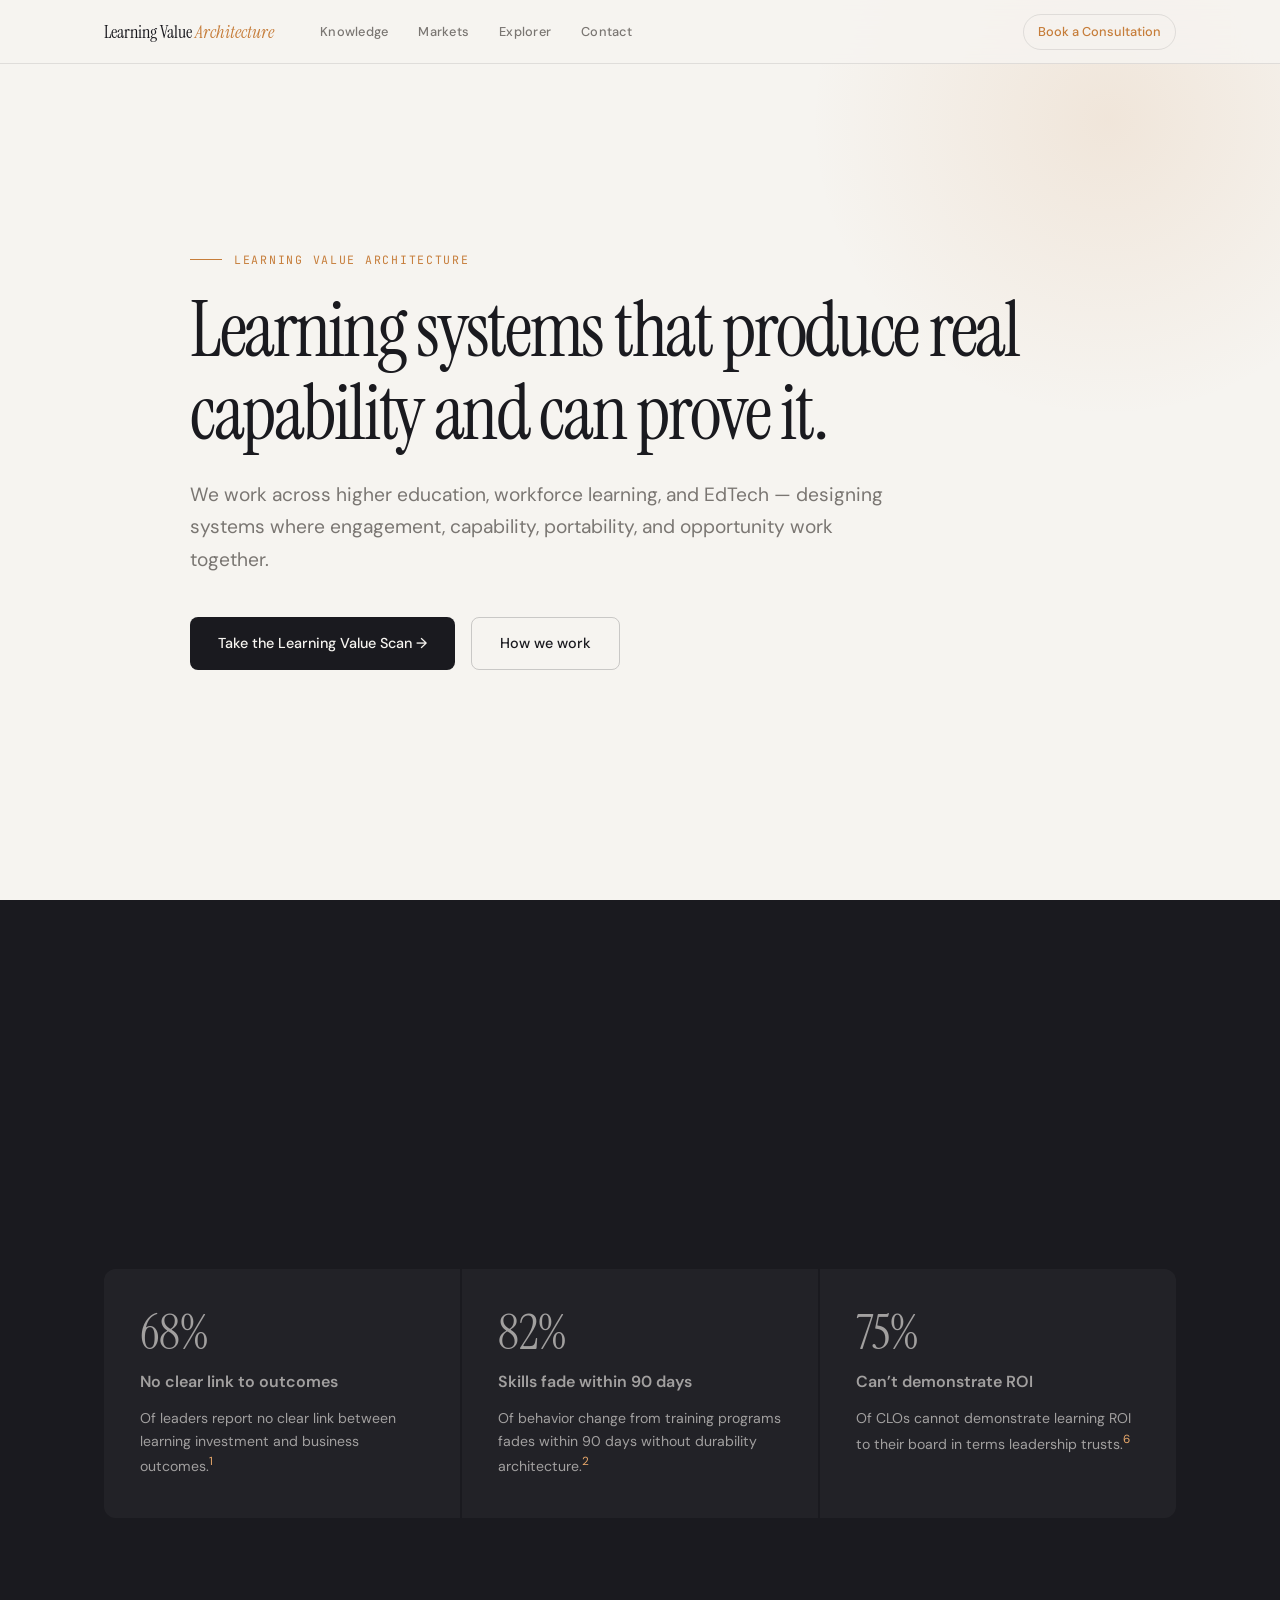
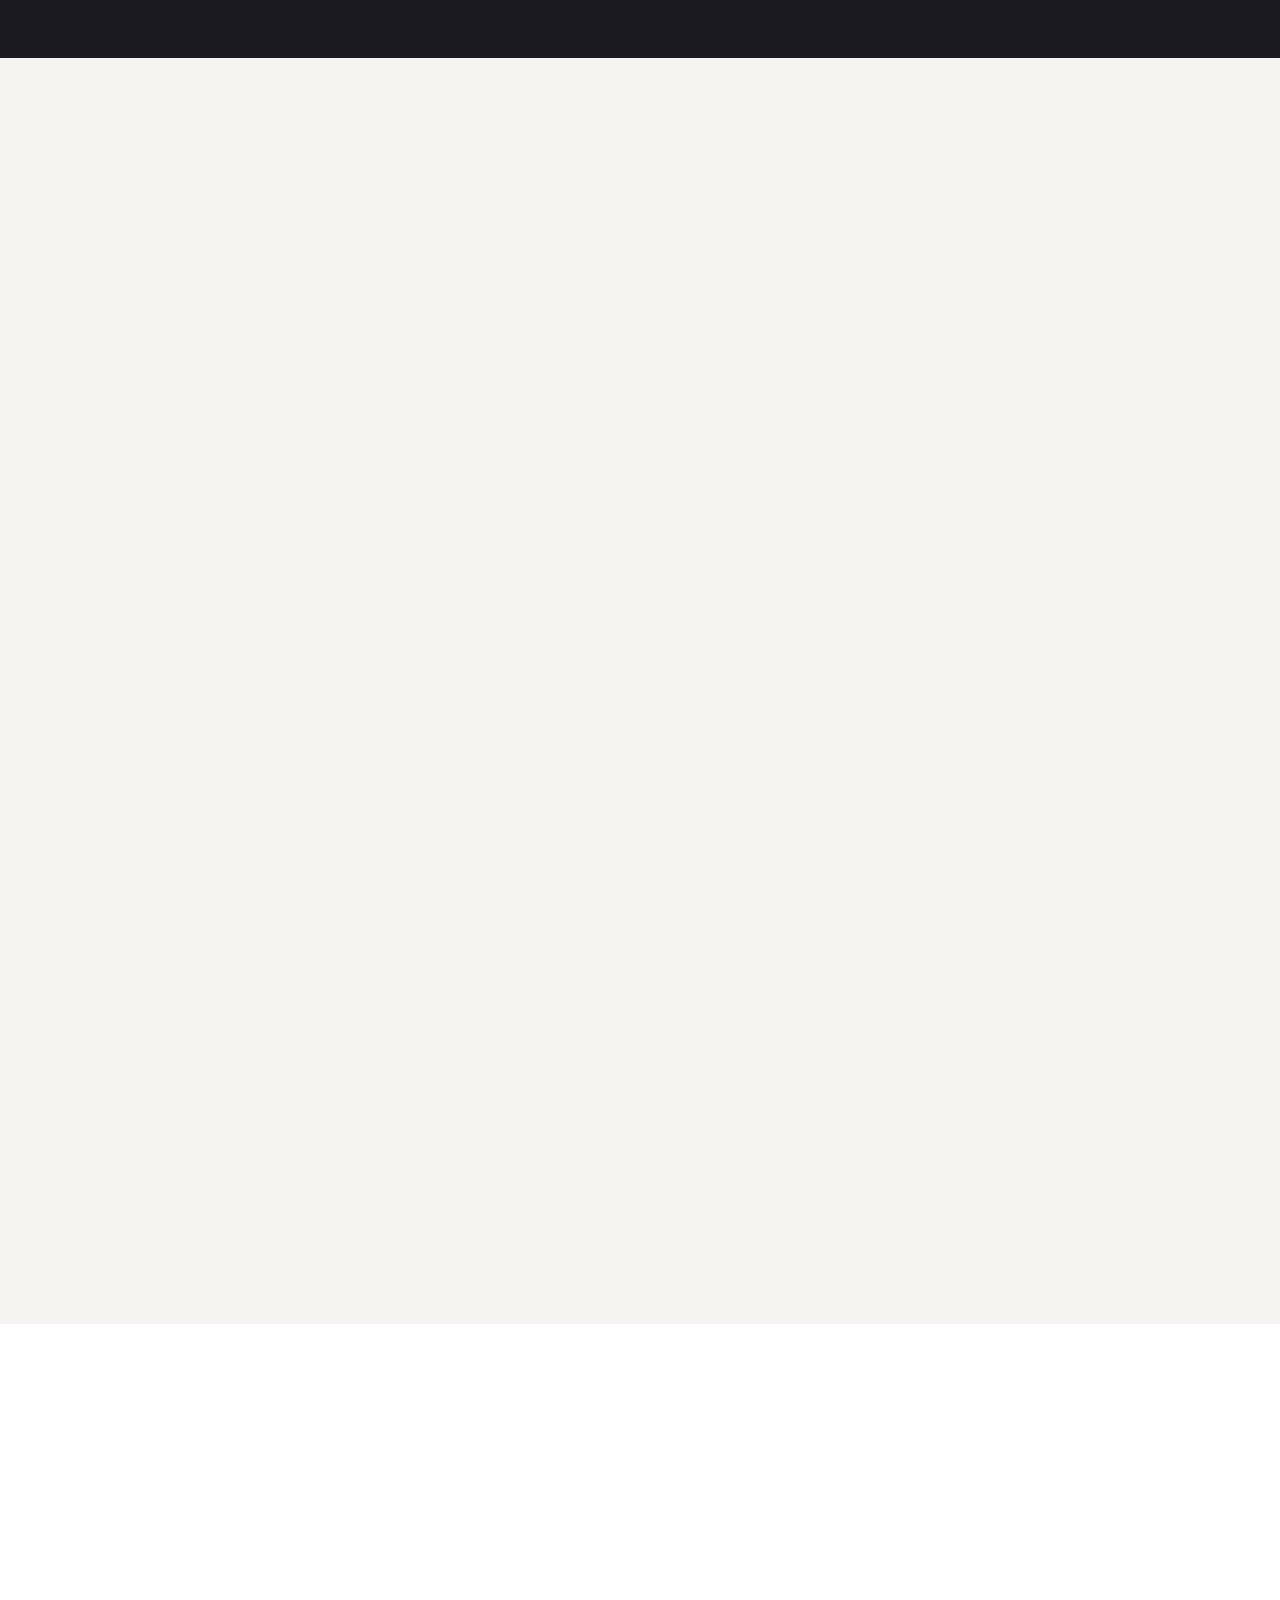
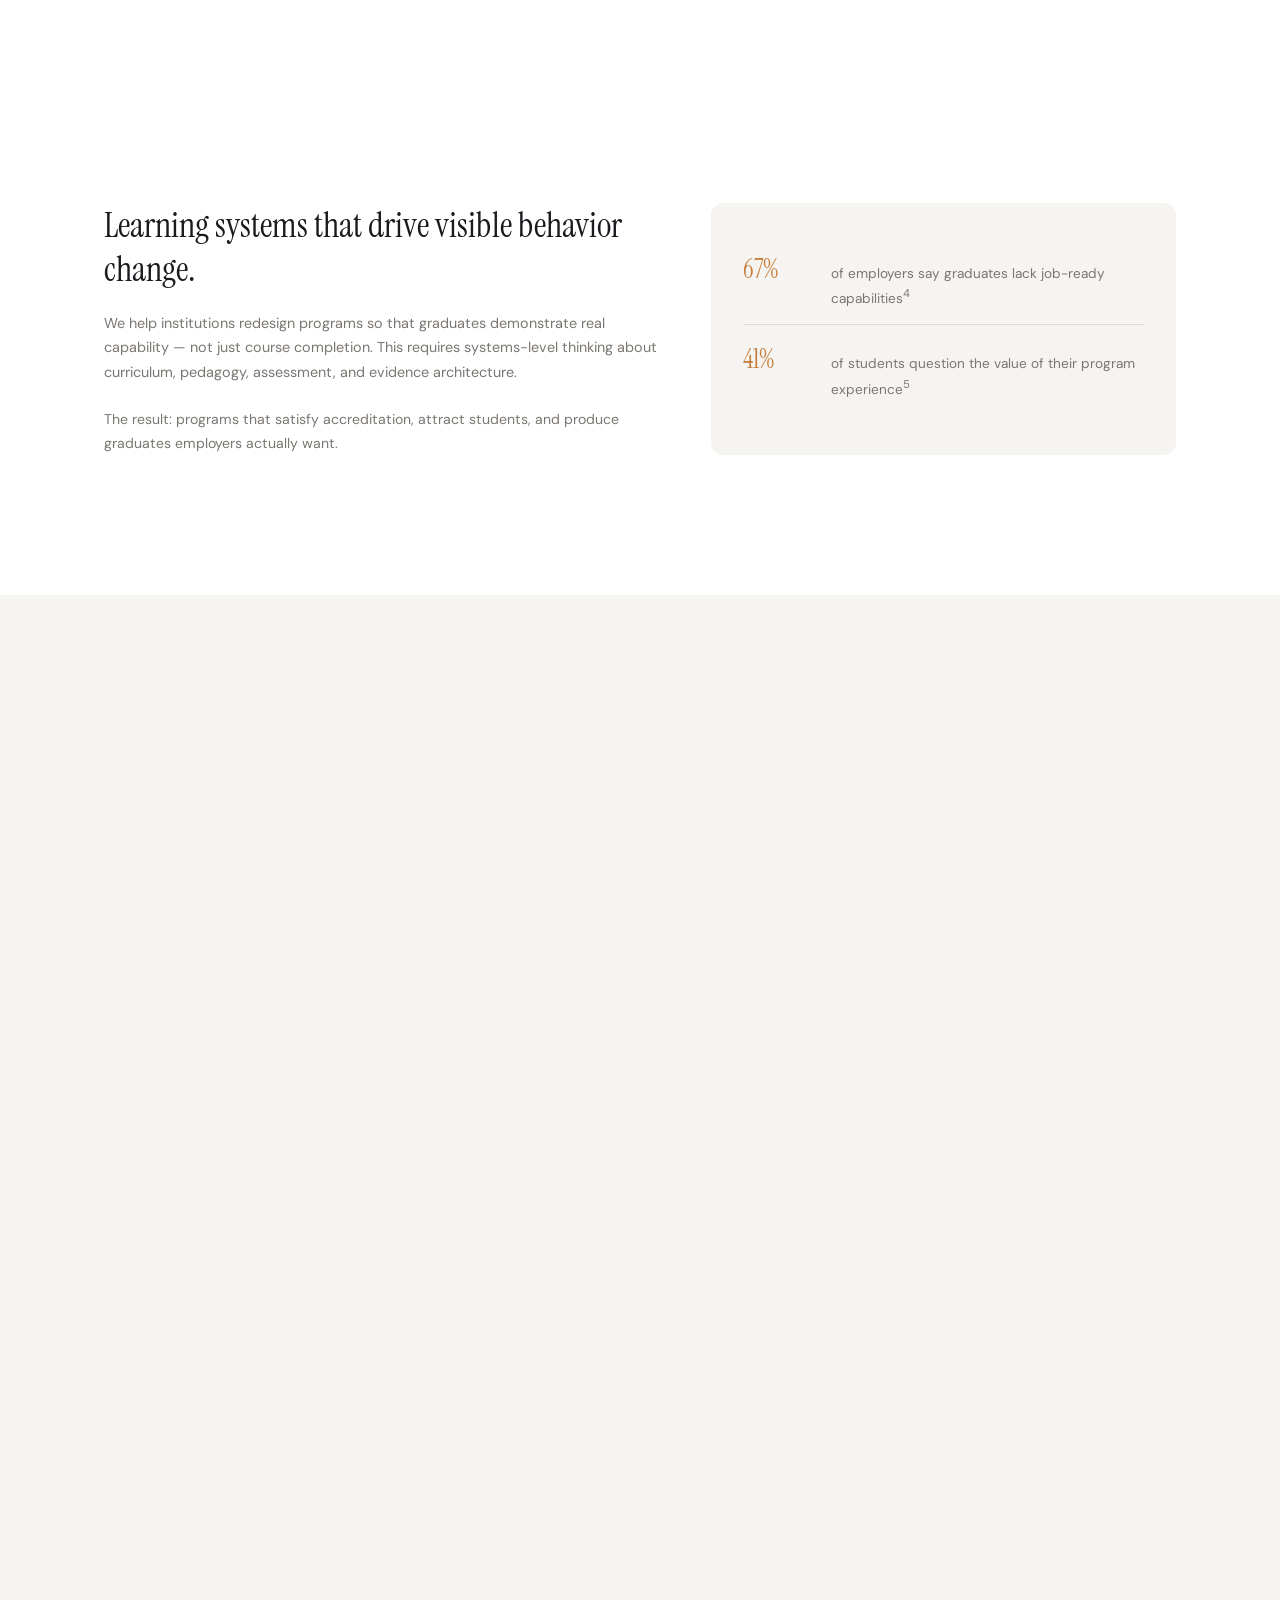
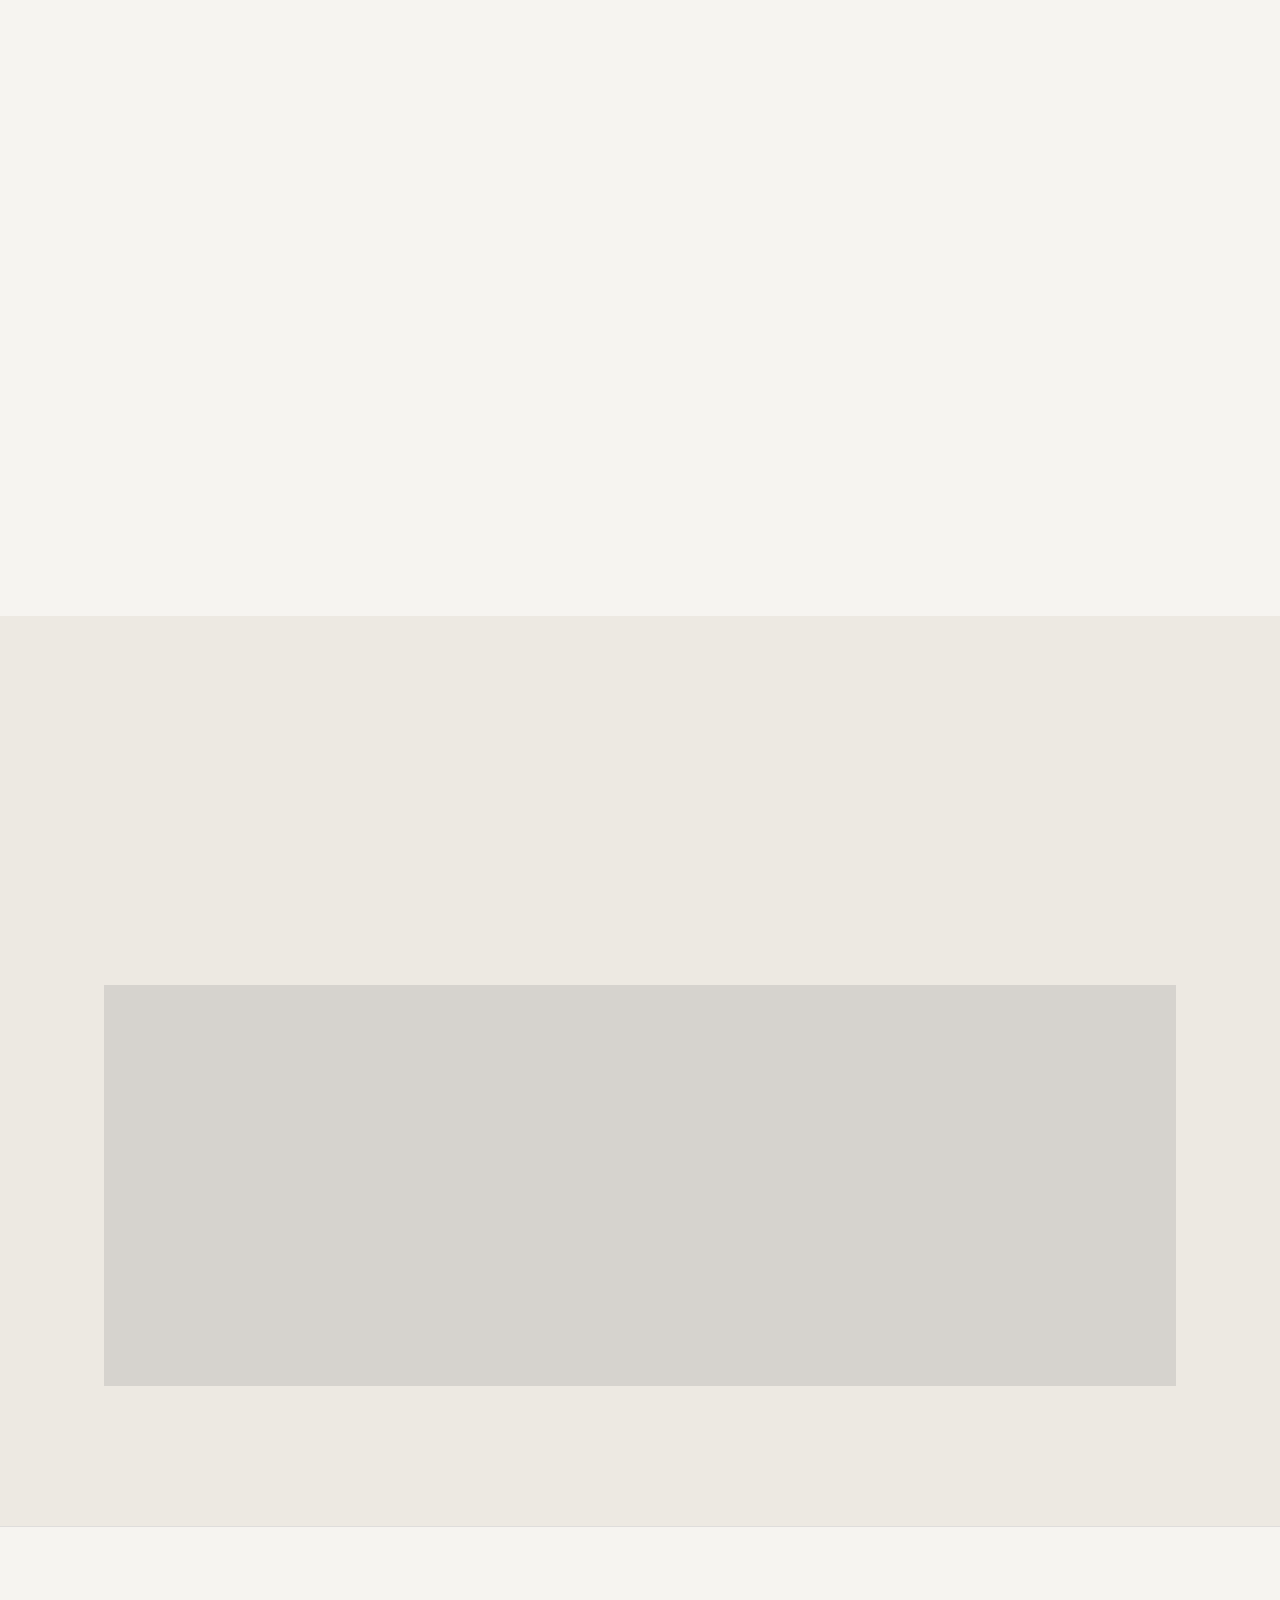
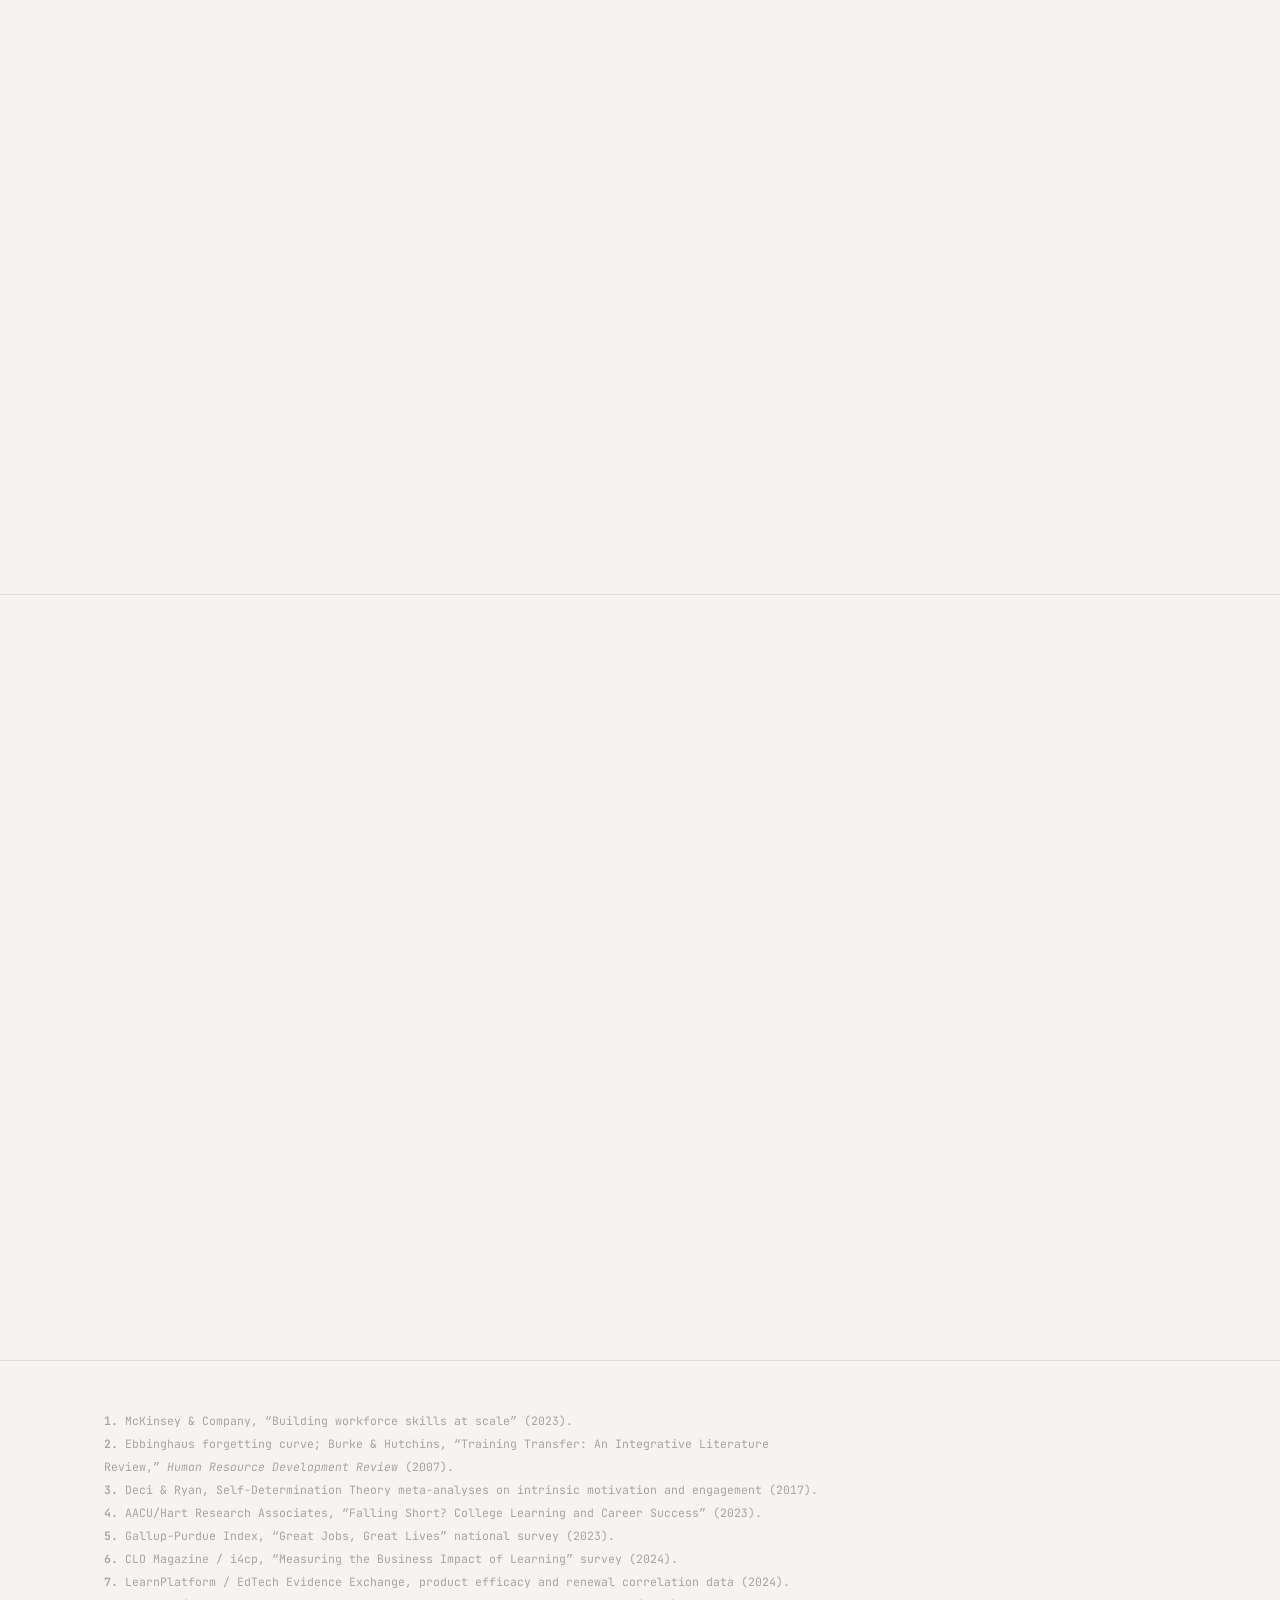
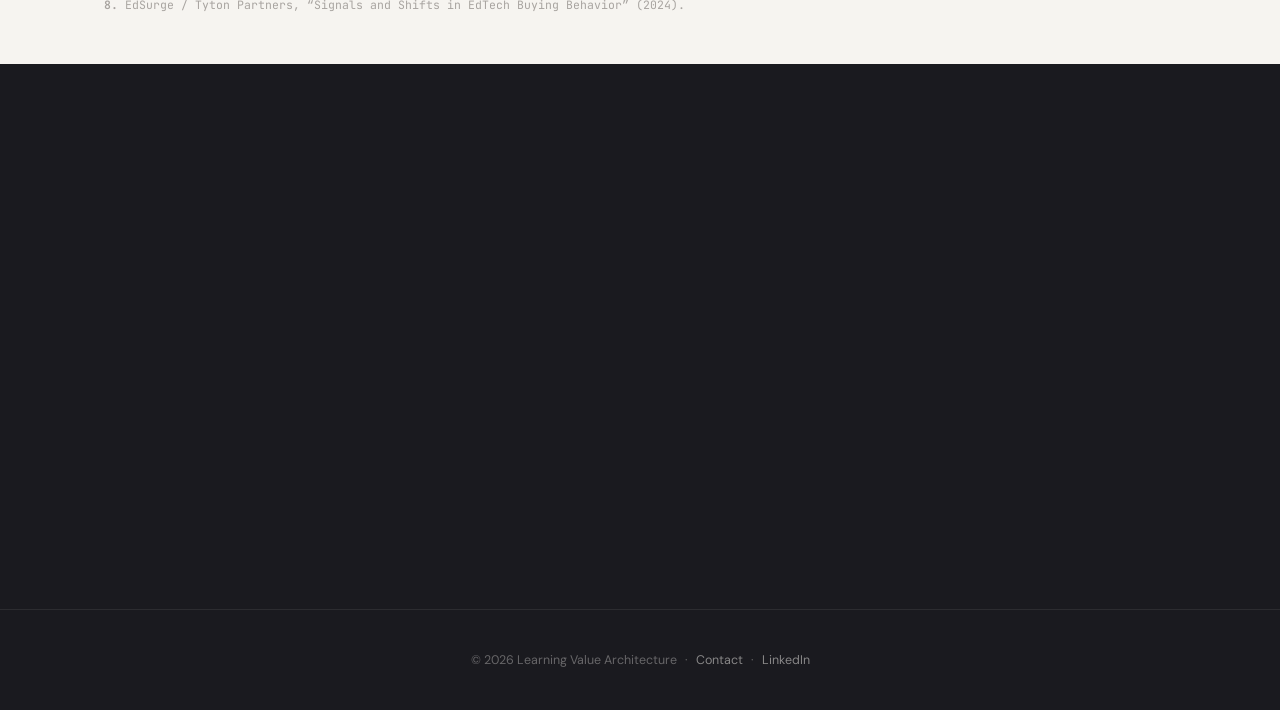
==== commit 2403a6df: "Unify header style with Explorer across all pages Match the main site header to the Explorer's heade" ====
--- a/index.html
+++ b/index.html
@@ -41,12 +41,12 @@
   <!-- NAVIGATION -->
   <header class="nav">
     <div class="nav__inner">
-      <a href="/" class="nav__logo">Learning Value Architecture<span>.</span></a>
+      <a href="/" class="nav__logo">Learning Value <em>Architecture</em></a>
       <nav class="nav__links" id="nav-links">
-        <a href="how-we-work.html">KNOWLEDGE</a>
-        <a href="track-record.html">MARKETS</a>
-        <a href="LVA-Explorer.html">EXPLORER</a>
-        <a href="contact.html">CONTACT</a>
+        <a href="how-we-work.html">Knowledge</a>
+        <a href="track-record.html">Markets</a>
+        <a href="LVA-Explorer.html">Explorer</a>
+        <a href="contact.html">Contact</a>
       </nav>
       <a href="contact.html" class="nav__cta">Book a Consultation</a>
       <button type="button" class="nav__toggle" id="nav-toggle" aria-label="Toggle menu" aria-expanded="false">
--- a/css/layout.css
+++ b/css/layout.css
@@ -132,6 +132,7 @@
   .grid-4,
   .split-about,
   .split-market,
+  .split-layout,
   .grid--3,
   .grid--4 {
     grid-template-columns: 1fr;
--- a/css/components.css
+++ b/css/components.css
@@ -51,6 +51,8 @@
   -webkit-backdrop-filter: blur(20px);
   border-bottom: 1px solid var(--border-light);
   transition: box-shadow 0.3s ease;
+  box-sizing: border-box;
+  height: 64px;
 }
 
 header.is-scrolled, .nav.is-scrolled {
@@ -67,61 +69,73 @@
   height: 64px;
 }
 
-/* Logo */
+/* Logo — matches Explorer .site-logo */
 .nav__logo {
   font-family: var(--font-display);
-  font-size: 1.2rem;
+  font-size: 1.15rem;
   font-weight: 400;
-  letter-spacing: -0.02em;
   color: var(--text-primary);
   text-decoration: none;
   white-space: nowrap;
-}
-
-.nav__logo span {
+  margin-right: 32px;
+}
+
+.nav__logo em {
+  font-style: italic;
   color: var(--copper);
 }
 
-/* Nav links */
+/* Nav links — matches Explorer .nav-tab style */
 .nav__links {
   display: flex;
-  gap: 32px;
+  gap: 2px;
   align-items: center;
+  flex: 1;
 }
 
 .nav__links a {
-  font-family: var(--font-body);
-  font-size: 0.82rem;
-  font-weight: 500;
-  letter-spacing: 0.04em;
-  text-transform: uppercase;
-  color: var(--text-muted);
-  text-decoration: none;
-  transition: color 0.2s;
-}
-
-.nav__links a:hover,
-.nav__links a[aria-current="page"] {
-  color: var(--text-primary);
-}
-
-/* CTA in nav */
-.nav__cta {
   font-family: var(--font-body);
   font-size: 0.8rem;
   font-weight: 500;
-  color: var(--bg-warm);
-  background: var(--text-primary);
-  padding: 8px 20px;
-  border-radius: 6px;
+  letter-spacing: 0.02em;
+  color: var(--text-muted);
   text-decoration: none;
-  transition: background 0.25s var(--ease-smooth);
+  padding: 6px 14px;
+  border-radius: 100px;
+  transition: all 0.2s ease;
   white-space: nowrap;
 }
 
+.nav__links a:hover {
+  color: var(--text-primary);
+  background: rgba(198, 125, 58, 0.08);
+}
+
+.nav__links a[aria-current="page"] {
+  color: var(--copper);
+  background: rgba(198, 125, 58, 0.08);
+  font-weight: 600;
+}
+
+/* CTA in nav — matches Explorer .back-link style */
+.nav__cta {
+  font-family: var(--font-body);
+  font-size: 0.8rem;
+  font-weight: 500;
+  color: var(--copper);
+  background: transparent;
+  padding: 6px 14px;
+  border-radius: 100px;
+  border: 1px solid var(--border-light);
+  text-decoration: none;
+  transition: all 0.2s ease;
+  white-space: nowrap;
+  margin-left: auto;
+}
+
 .nav__cta:hover {
-  background: var(--copper);
-  color: var(--bg-warm);
+  background: rgba(198, 125, 58, 0.08);
+  border-color: var(--copper);
 }
 
 /* Mobile nav toggle */
@@ -153,12 +167,16 @@
     background: var(--bg-warm);
     flex-direction: column;
     padding: 40px;
-    gap: 24px;
+    gap: 8px;
     transform: translateX(100%);
     transition: transform 0.35s ease;
   }
   .nav__links.open { transform: translateX(0); }
-  .nav__links a { font-size: 1rem; }
+  .nav__links a {
+    font-size: 1rem;
+    padding: 10px 14px;
+    border-radius: 8px;
+  }
   .nav__cta { margin-left: 0; }
 }
 
@@ -904,6 +922,11 @@
 .gap-card {
   padding: 44px 36px;
   background: var(--bg-warm-accent);
+  transition: background 0.25s var(--ease-smooth);
+}
+
+.gap-card:hover {
+  background: #e5e1d9;
 }
 
 .gap-card h3 {
